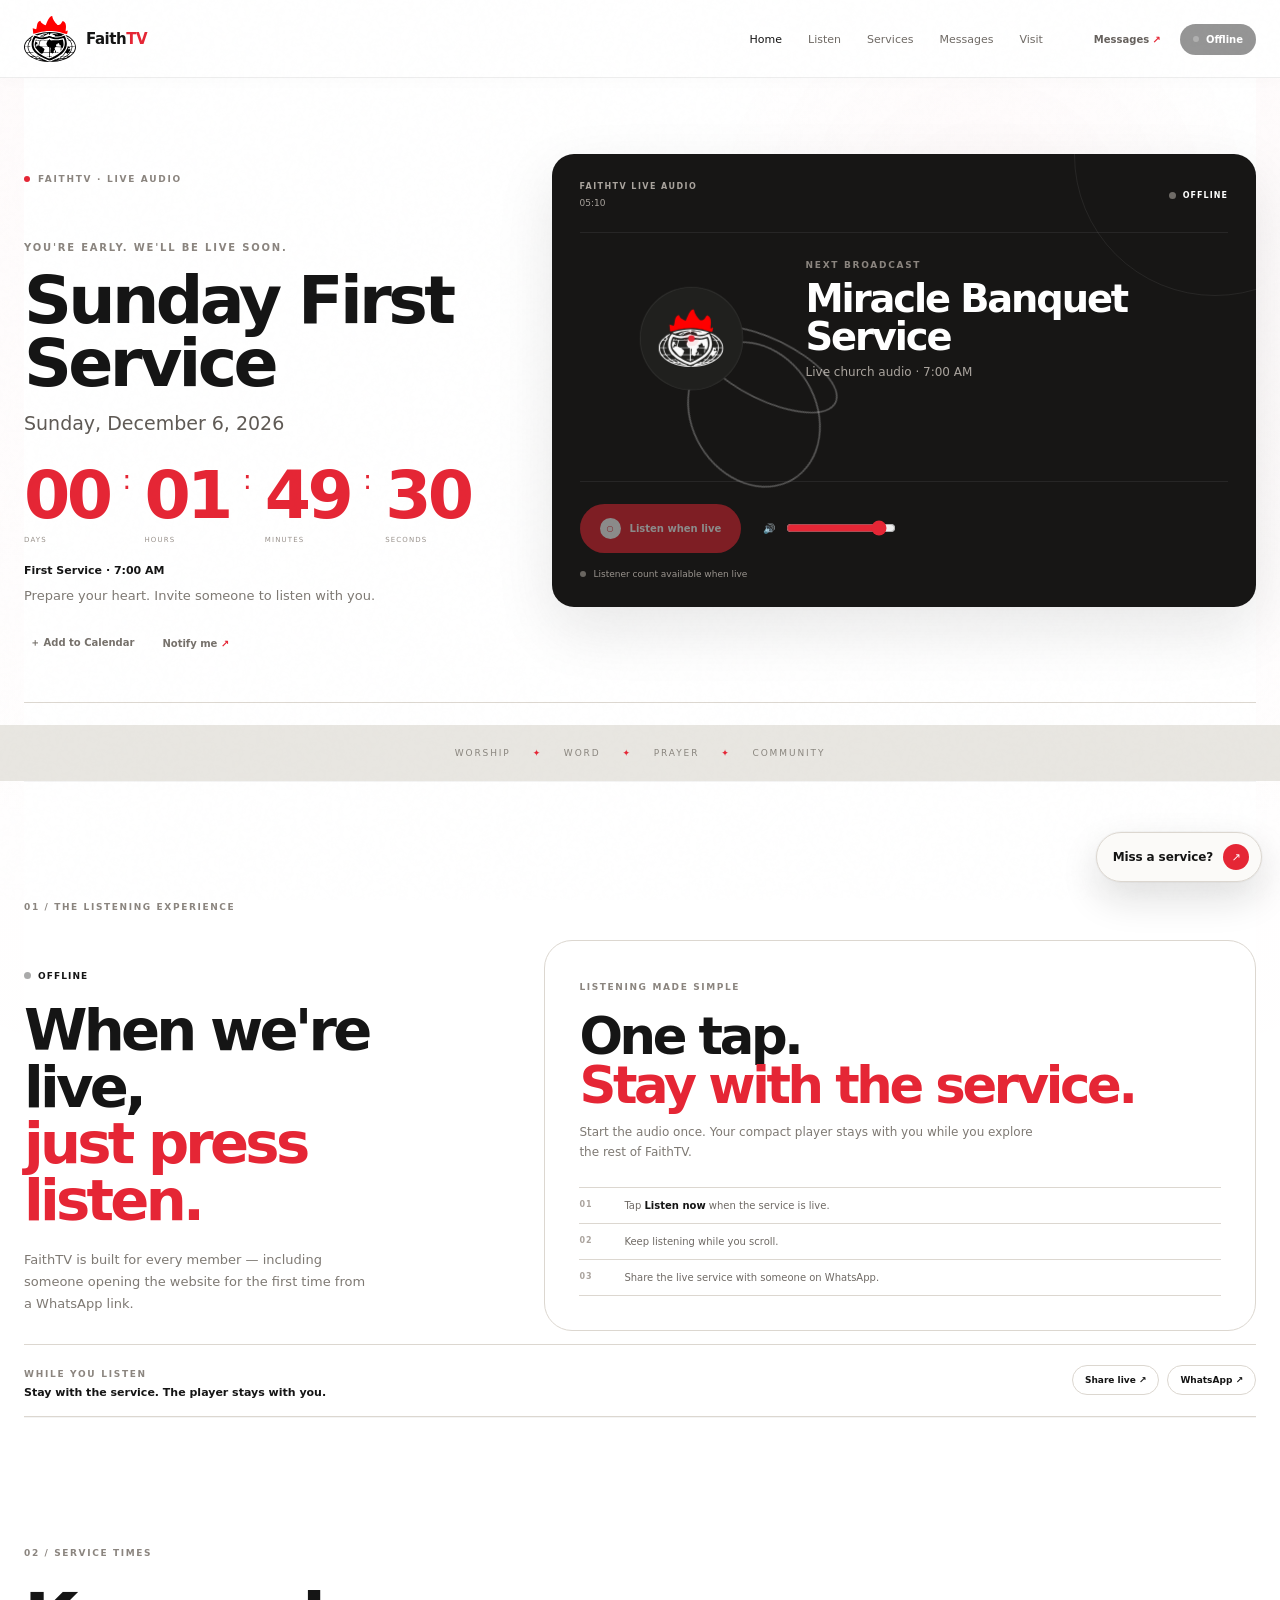
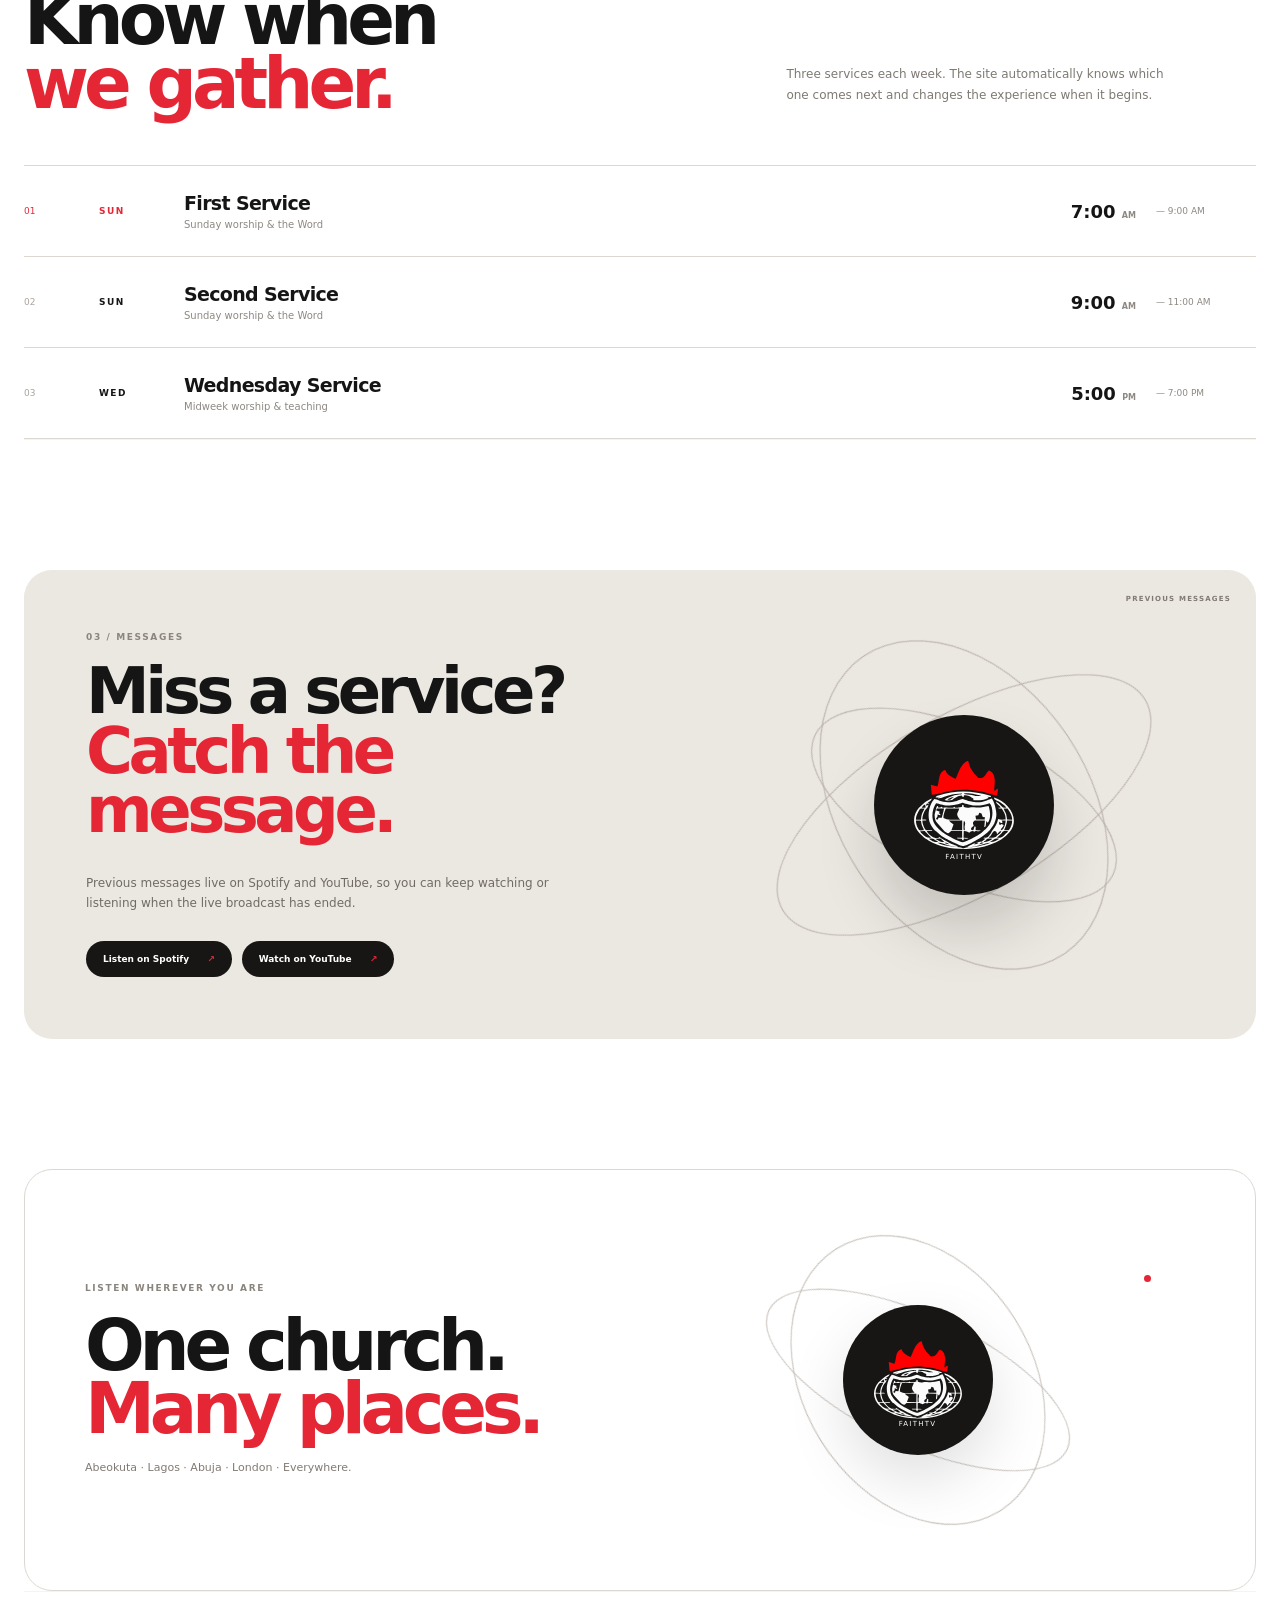
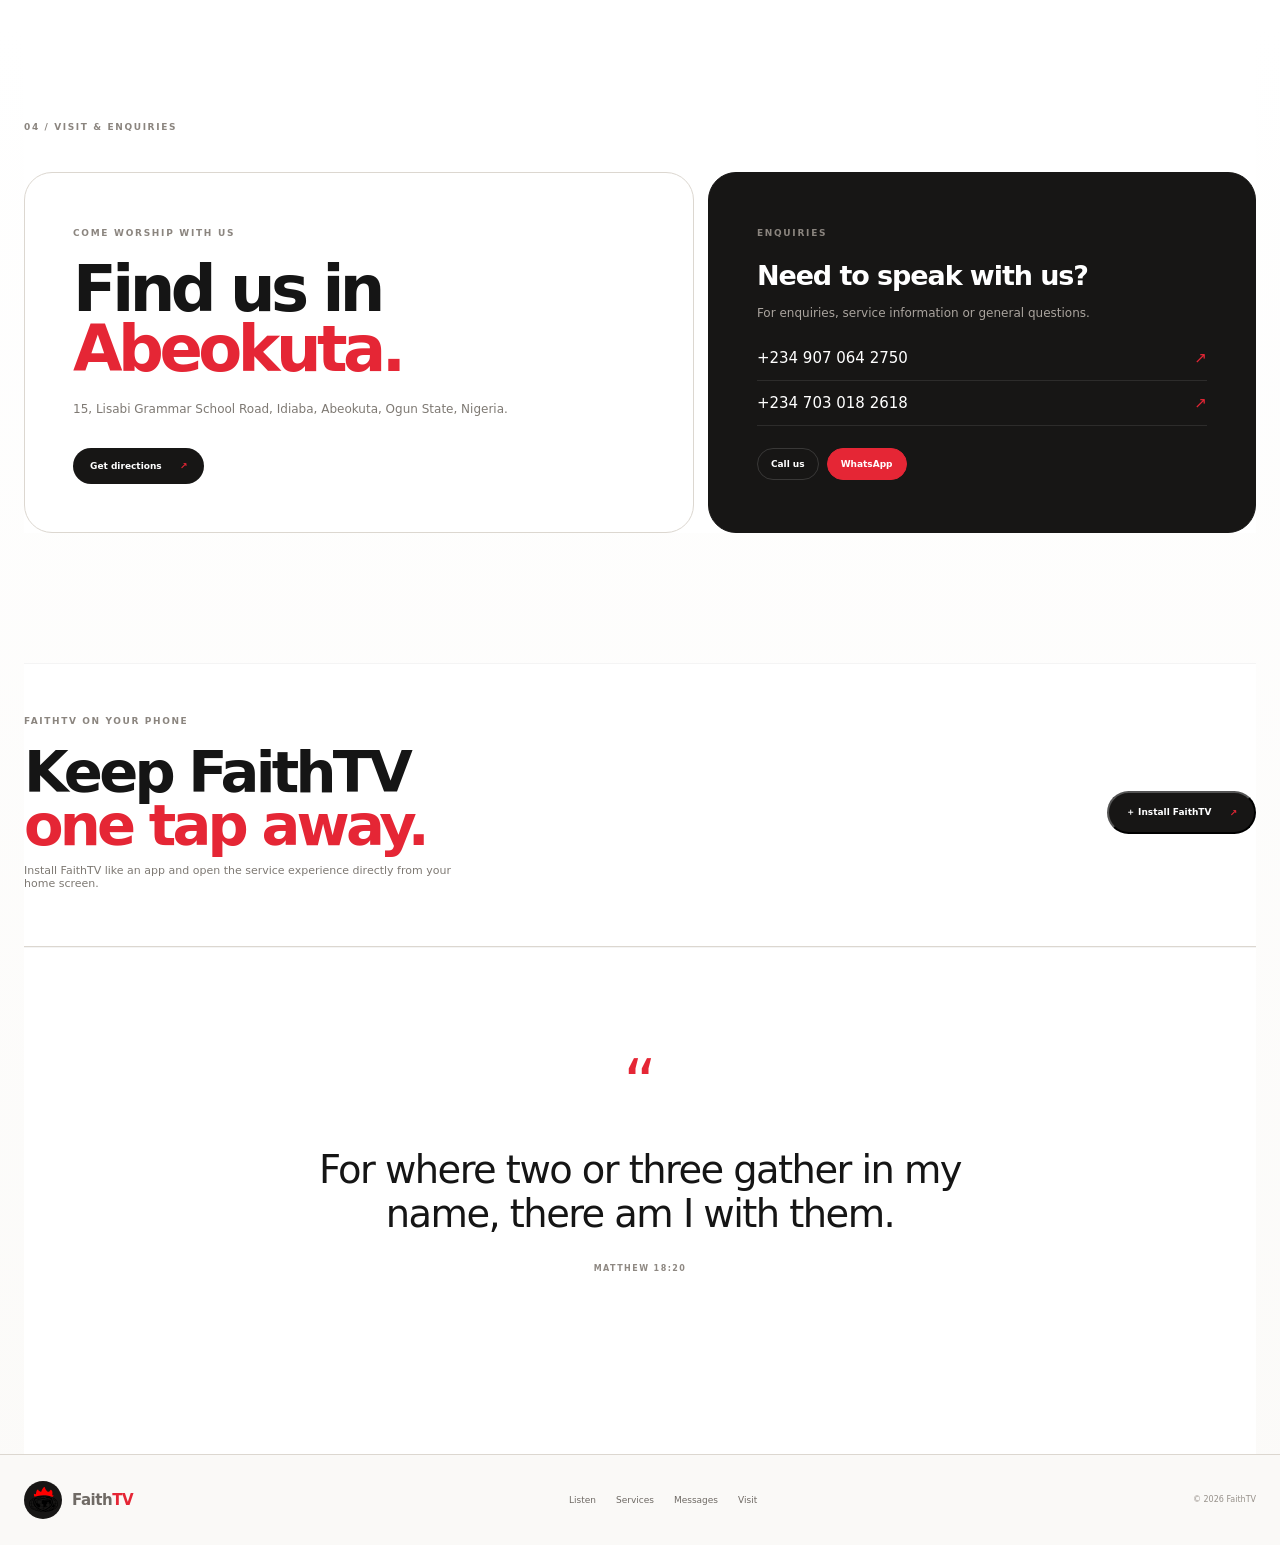
==== index.html @ 35f5a353 "Second Sunday service now ends at 11:00 AM" ====
<!doctype html>
<html lang="en">
<head>
<script>
(function(){try{if(localStorage.getItem("faithtv-theme")==="dark")document.documentElement.classList.add("dark")}catch(e){}})();
</script>
<meta charset="utf-8">
<meta name="viewport" content="width=device-width, initial-scale=1, viewport-fit=cover">
<meta name="theme-color" content="#f5f3ef">
<meta name="description" content="FaithTV — live church audio, service times and previous messages.">
<meta name="apple-mobile-web-app-capable" content="yes">
<meta name="apple-mobile-web-app-status-bar-style" content="default">
<link rel="manifest" href="manifest.webmanifest">
<link rel="icon" href="winners-cropped.svg">
<link rel="apple-touch-icon" href="faithtv-logo.png">
<title>FaithTV — Hear the Word</title>
<link rel="stylesheet" href="styles.css">
</head>
<body>
<a class="skip-link" href="#main">Skip to content</a>
<div class="grain" aria-hidden="true"></div>

<header class="site-header" id="siteHeader">
  <div class="header-inner shell">
    <a class="brand" href="#home" aria-label="FaithTV home">
      <span class="brand-mark"><img src="winners-cropped.svg" alt=""></span>
      <span class="wordmark">Faith<span>TV</span></span>
    </a>

    <a class="header-live header-live-center" href="#liveCard"><span></span><span class="header-listen-text" id="headerListenText">Listen now</span></a>

    <nav class="desktop-nav" aria-label="Primary navigation">
      <a class="active" href="#home">Home</a>
      <a href="#listen">Listen</a>
      <a href="#services">Services</a>
      <a href="#messages">Messages</a>
      <a href="#visit">Visit</a>
    </nav>

    <div class="nav-actions">
      <a class="header-spotify" href="https://open.spotify.com/show/3rQSg1gCTou5qL3T68jc6q" target="_blank" rel="noopener">Messages <span>↗</span></a>
      <button class="install-nav" id="installButton" hidden>Install FaithTV</button>
      <a class="header-live" id="headerLiveDesktop" href="#listen"><span></span><span id="headerListenTextDesktop">Listen live</span></a>
      <button class="menu" id="menu" aria-label="Open navigation" aria-expanded="false" aria-controls="mobileMenu">☰</button>
    </div>
  </div>
</header>

<div class="mobile-menu-backdrop" id="menuBackdrop" aria-hidden="true"></div>
<aside class="mobile-menu" id="mobileMenu" aria-label="Mobile navigation">
  <div class="menu-head">
    <span class="menu-brand">Faith<span>TV</span></span>
    <button class="menu-close" id="menuClose" aria-label="Close navigation">✕</button>
  </div>
  <nav class="menu-links">
    <a href="#home">Home</a>
    <a href="#listen">Listen</a>
    <a href="#services">Services</a>
    <a href="#messages">Messages</a>
    <a href="#visit">Visit</a>
  </nav>
  <div class="menu-foot">
    <a class="menu-spotify" href="https://open.spotify.com/show/3rQSg1gCTou5qL3T68jc6q" target="_blank" rel="noopener">Audio messages on Spotify ↗</a>
    <a class="menu-youtube" href="https://youtube.com/@faithmediang" target="_blank" rel="noopener">Watch on YouTube ↗</a>
    <button id="mobileInstall" hidden>＋ Add FaithTV to Home Screen</button>
    <div class="theme-row">
      <span>Dark theme</span>
      <label class="switch"><input type="checkbox" id="themeToggle"><span class="slider"></span></label>
    </div>
  </div>
</aside>

<main id="main">
  <!-- HERO / SERVICE STATE -->
  <section class="hero shell" id="home">
    <div class="hero-grid">
      <div class="hero-copy reveal">
        <div class="eyebrow"><i></i> FAITHTV · LIVE AUDIO</div>
        <div class="hero-label" id="heroLabel">YOU'RE EARLY. WE'LL BE LIVE SOON.</div>
        <h1 id="heroTitle">Sunday First Service</h1>
        <p class="hero-date" id="heroDate">Sunday, August 16, 2026</p>

        <div class="countdown" id="countdown" aria-label="Countdown to next service">
          <div><strong id="days">00</strong><small>Days</small></div>
          <span>:</span>
          <div><strong id="hours">00</strong><small>Hours</small></div>
          <span>:</span>
          <div><strong id="minutes">00</strong><small>Minutes</small></div>
          <span>:</span>
          <div><strong id="seconds">00</strong><small>Seconds</small></div>
        </div>

        <div class="hero-service" id="heroService">First Service · 7:00 AM</div>
        <p class="early-copy" id="earlyCopy">Prepare your heart. Invite someone to listen with you.</p>

        <div class="hero-actions">
          <a class="hero-secondary" href="#listen">View service details <span>↓</span></a>
          <button class="calendar-btn" id="calendarButton">＋ Add to Calendar</button>
          <button class="quiet-link" id="notifyButton">Notify me <span>↗</span></button>
        </div>

      
      </div>

      <div class="hero-visual reveal hero-listener-panel"><div class="live-card reveal" id="liveCard">
        <div class="live-card-top">
          <div>
            <span class="card-label">FAITHTV LIVE AUDIO</span>
            <span class="card-clock" id="ngClock">--:--</span>
          </div>
          <span class="card-live-badge"><i></i><span id="cardLiveText">OFFLINE</span></span>
        </div>

        <div class="live-main">
          <div class="broadcast-mark">
            <div class="mark-orbit one"></div>
            <div class="mark-orbit two"></div>
            <div class="mark-core"><img src="winners-white-cropped.svg" alt=""></div>
          </div>

          <div class="player-info">
            <span class="overline" id="playerState">NEXT BROADCAST</span>
            <h3 id="playerTitle">Miracle Banquet Service</h3>
            <p id="playerDescription">Live church audio · 7:00 AM</p>

            <div class="pulse" id="pulse" aria-hidden="true">
              <span class="pulse-dot">● LIVE</span>
              <div class="wave">
                <i></i><i></i><i></i><i></i><i></i><i></i><i></i><i></i><i></i><i></i><i></i><i></i><i></i><i></i><i></i><i></i><i></i>
              </div>
            </div>

            <div class="now-playing" id="nowPlaying">
              <span>NOW PLAYING</span><b id="nowPlayingText">FaithTV Live Service</b>
            </div>
          </div>
        </div>

        <div class="listen-controls">
          <button class="listen-primary" id="playerButton" aria-label="Listen now to the live FaithTV church service">
            <span class="button-icon" id="playIcon">▶</span>
            <span id="playText">Listen now</span>
          </button>
          <div class="volume-control">
            <span aria-hidden="true">🔊</span>
            <input id="volume" type="range" min="0" max="1" step=".01" value=".9" aria-label="Volume">
          </div>
        </div>

        <div class="listener-line" id="listenerBox">
          <i></i><span id="listenerText">Listener count available when live</span>
        </div>
      </div></div>
    </div>
  </section>

  <div class="hero-strip" aria-label="FaithTV values">
    <span>WORSHIP</span><b>✦</b><span>WORD</span><b>✦</b><span>PRAYER</span><b>✦</b><span>COMMUNITY</span>
  </div>

  <!-- LIVE / LISTENING -->
  <section class="listen-section shell" id="listen">
    <div class="section-kicker">01 / THE LISTENING EXPERIENCE</div>

    <div class="listen-layout">
      <div class="listen-intro reveal">
        <div class="live-state" id="status"><i></i><span>Offline</span></div>
        <h2>When we're live,<br><em>just press listen.</em></h2>
        <p>FaithTV is built for every member — including someone opening the website for the first time from a WhatsApp link.</p>
      </div>

      <div class="listen-utility reveal">
        <span class="section-kicker">LISTENING MADE SIMPLE</span>
        <h3>One tap.<br><em>Stay with the service.</em></h3>
        <p>Start the audio once. Your compact player stays with you while you explore the rest of FaithTV.</p>
        <div class="utility-list">
          <div><b>01</b><span>Tap <strong>Listen now</strong> when the service is live.</span></div>
          <div><b>02</b><span>Keep listening while you scroll.</span></div>
          <div><b>03</b><span>Share the live service with someone on WhatsApp.</span></div>
        </div>
      </div>
    </div>

    <div class="listen-support reveal">
      <div>
        <span class="overline">WHILE YOU LISTEN</span>
        <strong>Stay with the service. The player stays with you.</strong>
      </div>
      <div class="support-actions">
        <button id="shareButton">Share live ↗</button>
        <a id="whatsappButton" target="_blank" rel="noopener">WhatsApp ↗</a>
      </div>
    </div>
  </section>

  <!-- SERVICES -->
  <section class="services shell" id="services">
    <div class="section-kicker">02 / SERVICE TIMES</div>
    <div class="section-head reveal">
      <div>
        <h2>Know when<br><em>we gather.</em></h2>
      </div>
      <p>Three services each week. The site automatically knows which one comes next and changes the experience when it begins.</p>
    </div>

    <div class="service-table">
      <article class="service-row reveal">
        <span class="service-index">01</span>
        <span class="service-day">SUN</span>
        <div><h3>First Service</h3><p>Sunday worship & the Word</p></div>
        <strong>7:00 <small>AM</small></strong>
        <span class="service-end">— 9:00 AM</span>
      </article>
      <article class="service-row reveal">
        <span class="service-index">02</span>
        <span class="service-day">SUN</span>
        <div><h3>Second Service</h3><p>Sunday worship & the Word</p></div>
        <strong>9:00 <small>AM</small></strong>
        <span class="service-end">— 11:00 AM</span>
      </article>
      <article class="service-row reveal">
        <span class="service-index">03</span>
        <span class="service-day">WED</span>
        <div><h3>Wednesday Service</h3><p>Midweek worship & teaching</p></div>
        <strong>5:00 <small>PM</small></strong>
        <span class="service-end">— 7:00 PM</span>
      </article>
    </div>
  </section>

  <!-- MESSAGE / SPOTIFY -->
  <section class="messages shell" id="messages">
    <div class="message-feature reveal">
      <div class="message-copy">
        <span class="section-kicker">03 / MESSAGES</span>
        <h2>Miss a service?<br><em>Catch the message.</em></h2>
        <p>Previous messages live on Spotify and YouTube, so you can keep watching or listening when the live broadcast has ended.</p>
        <div class="message-ctas">
          <a class="dark-button" href="https://open.spotify.com/show/3rQSg1gCTou5qL3T68jc6q" target="_blank" rel="noopener">Listen on Spotify <span>↗</span></a>
          <a class="dark-button" href="https://youtube.com/@faithmediang" target="_blank" rel="noopener">Watch on YouTube <span>↗</span></a>
        </div>
      </div>
      <div class="message-visual" aria-hidden="true">
        <div class="message-ring r1"></div><div class="message-ring r2"></div><div class="message-ring r3"></div>
        <div class="message-disc"><img src="winners-white-cropped.svg" alt=""><span>FAITHTV</span></div>
        <small>PREVIOUS MESSAGES</small>
      </div>
    </div>
  </section>

  <!-- EVERYWHERE -->
  <section class="everywhere shell reveal">
    <div class="everywhere-copy">
      <span class="section-kicker">LISTEN WHEREVER YOU ARE</span>
      <h2>One church.<br><em>Many places.</em></h2>
      <p>Abeokuta · Lagos · Abuja · London · Everywhere.</p>
    </div>
    <div class="everywhere-art" aria-hidden="true">
      <div class="e-orbit e1"></div><div class="e-orbit e2"></div>
      <div class="e-dot"></div>
      <div class="e-center"><img src="winners-white-cropped.svg" alt=""><span>FAITHTV</span></div>
    </div>
  </section>

  <!-- VISIT -->
  <section class="visit shell" id="visit">
    <div class="section-kicker">04 / VISIT & ENQUIRIES</div>
    <div class="visit-grid">
      <div class="visit-main reveal">
        <span class="overline">COME WORSHIP WITH US</span>
        <h2>Find us in<br><em>Abeokuta.</em></h2>
        <p>15, Lisabi Grammar School Road, Idiaba, Abeokuta, Ogun State, Nigeria.</p>
        <a class="dark-button" href="https://www.google.com/maps/search/?api=1&query=15%2C%20Lisabi%20Grammar%20School%20Road%2C%20Idiaba%2C%20Abeokuta%2C%20Ogun%20State%2C%20Nigeria" target="_blank" rel="noopener">Get directions <span>↗</span></a>
      </div>

      <div class="contact-main reveal">
        <span class="overline">ENQUIRIES</span>
        <h3>Need to speak with us?</h3>
        <p>For enquiries, service information or general questions.</p>
        <a href="tel:+2349070642750">+234 907 064 2750 <span>↗</span></a>
        <a href="tel:+2347030182618">+234 703 018 2618 <span>↗</span></a>
        <div class="contact-buttons">
          <a class="small-button" href="tel:+2349070642750">Call us</a>
          <a class="small-button red" href="https://wa.me/2349070642750" target="_blank" rel="noopener">WhatsApp</a>
        </div>
      </div>
    </div>
  </section>

  <!-- INSTALL -->
  <section class="install-section shell reveal" id="installSection">
    <div>
      <span class="section-kicker">FAITHTV ON YOUR PHONE</span>
      <h2>Keep FaithTV<br><em>one tap away.</em></h2>
      <p>Install FaithTV like an app and open the service experience directly from your home screen.</p>
    </div>
    <button class="dark-button" id="installSectionButton">＋ Install FaithTV <span>↗</span></button>
  </section>

  <section class="quote shell reveal">
    <span class="quote-mark">“</span>
    <div class="scripture-viewport" id="scriptureViewport">
      <div class="scripture-track" id="scriptureTrack">
        <figure class="scripture-slide"><blockquote>For where two or three gather in my name, there am I with them.</blockquote><small>MATTHEW 18:20</small></figure>
        <figure class="scripture-slide"><blockquote>For God so loved the world, that he gave his only begotten Son, that whosoever believeth in him should not perish, but have everlasting life.</blockquote><small>JOHN 3:16</small></figure>
        <figure class="scripture-slide"><blockquote>I can do all things through Christ which strengtheneth me.</blockquote><small>PHILIPPIANS 4:13</small></figure>
        <figure class="scripture-slide"><blockquote>The LORD is my shepherd; I shall not want.</blockquote><small>PSALM 23:1</small></figure>
        <figure class="scripture-slide"><blockquote>Trust in the LORD with all thine heart; and lean not unto thine own understanding.</blockquote><small>PROVERBS 3:5</small></figure>
        <figure class="scripture-slide"><blockquote>And we know that all things work together for good to them that love God, to them who are the called according to his purpose.</blockquote><small>ROMANS 8:28</small></figure>
        <figure class="scripture-slide"><blockquote>Be strong and of a good courage; be not afraid, neither be thou dismayed: for the LORD thy God is with thee whithersoever thou goest.</blockquote><small>JOSHUA 1:9</small></figure>
        <figure class="scripture-slide"><blockquote>Fear thou not; for I am with thee: be not dismayed; for I am thy God: I will strengthen thee; yea, I will help thee.</blockquote><small>ISAIAH 41:10</small></figure>
      </div>
    </div>
  </section>
</main>

<a class="miss-float" id="missFloat" href="#messages" aria-label="Miss a service? Scroll to catch the message">
  <span class="miss-float-text">Miss a service?</span>
  <span class="miss-float-arrow">↗</span>
</a>

<div class="mini-player" id="miniPlayer" aria-live="polite">
  <div class="mini-left">
    <span class="mini-live-dot" id="miniLiveDot"></span>
    <div><b id="miniTitle">FaithTV</b><small id="miniSubtitle">Ready to listen</small></div>
  </div>
  <button id="miniPlay" class="mini-play" aria-label="Play or pause FaithTV">▶</button>
  <div class="mini-progress"><span></span></div>
  <span class="mini-volume">🔊</span>
  <input id="miniVolume" type="range" min="0" max="1" step=".01" value=".9" aria-label="Volume">
  <button id="miniClose" class="mini-close" aria-label="Close audio player">×</button>
</div>

<footer>
  <div class="shell footer">
    <a class="brand" href="#home" aria-label="FaithTV home"><span class="brand-mark"><img src="winners-cropped.svg" alt=""></span><span class="wordmark">Faith<span>TV</span></span></a>
    <div><a href="#listen">Listen</a><a href="#services">Services</a><a href="#messages">Messages</a><a href="#visit">Visit</a></div>
    <small>© <span id="year"></span> FaithTV</small>
  </div>
</footer>

<script src="config.js"></script>
<script src="app.js"></script>
<script>
(function(){
  const header=document.getElementById('siteHeader');
  window.addEventListener('scroll',()=>header.classList.toggle('scrolled',window.scrollY>12),{passive:true});
})();
</script>
</body>
</html>
---- styles.css ----
:root{
  --bg:#f5f3ef;
  --paper:#fbfaf8;
  --ink:#151515;
  --muted:#7e7973;
  --line:#dcd7d0;
  --line-dark:#292725;
  --red:#e52635;
  --red-soft:#f8dfe2;
  --black:#171615;
  --shadow:0 30px 90px rgba(20,18,15,.10);
  --radius:28px;
  --shell:min(1180px,calc(100% - 56px));
}
*{box-sizing:border-box}
html{scroll-behavior:smooth;background:var(--bg)}
body{margin:0;background:var(--bg);color:var(--ink);font-family:Inter,ui-sans-serif,system-ui,-apple-system,BlinkMacSystemFont,"Segoe UI",sans-serif;-webkit-font-smoothing:antialiased;overflow-x:hidden}
body:has(.mobile-menu.open){overflow:hidden}
a,button,input{font:inherit}
a{color:inherit}
button{cursor:pointer}
.skip-link{position:fixed;left:16px;top:-60px;z-index:1000;padding:12px 16px;background:var(--black);color:#fff;border-radius:10px;text-decoration:none}
.skip-link:focus{top:16px}
.shell{width:var(--shell);margin-inline:auto}
.grain{position:fixed;inset:0;pointer-events:none;z-index:100;background-image:url("data:image/svg+xml,%3Csvg viewBox='0 0 180 180' xmlns='http://www.w3.org/2000/svg'%3E%3Cfilter id='n'%3E%3CfeTurbulence type='fractalNoise' baseFrequency='.85' numOctaves='4' stitchTiles='stitch'/%3E%3C/filter%3E%3Crect width='100%25' height='100%25' filter='url(%23n)' opacity='.022'/%3E%3C/svg%3E");mix-blend-mode:multiply}
.site-header{position:sticky;top:0;z-index:90;height:78px;background:rgba(245,243,239,.90);backdrop-filter:blur(18px);border-bottom:1px solid transparent;transition:.25s ease}
.site-header.scrolled{border-color:var(--line);box-shadow:0 8px 30px rgba(0,0,0,.035)}
.header-inner{height:78px;display:flex;align-items:center;gap:24px}
.brand{display:flex;align-items:center;gap:10px;text-decoration:none;flex:none}
.brand-mark{width:38px;height:38px;border-radius:50%;background:var(--black);display:grid;place-items:center;overflow:hidden}
.brand-mark img{width:29px;height:29px;object-fit:contain}
.wordmark{font-size:15px;font-weight:800;letter-spacing:-.03em}
.wordmark span{color:var(--red)}
.desktop-nav{display:flex;align-items:center;gap:26px;margin-left:auto}
.desktop-nav a{font-size:11px;text-decoration:none;color:#6f6a65;transition:.2s}
.desktop-nav a:hover,.desktop-nav a.active{color:var(--ink)}
.nav-actions{display:flex;align-items:center;gap:8px;margin-left:16px}
.header-spotify,.header-live,.install-nav{border-radius:999px;font-size:10px;font-weight:800;text-decoration:none;white-space:nowrap}
.header-spotify{padding:10px 11px;color:#66615d}
.header-spotify span{color:var(--red)}
.header-live{display:flex;align-items:center;gap:7px;padding:10px 13px;background:var(--black);color:#fff}
.header-live > span:first-child{width:6px;height:6px;border-radius:50%;background:var(--red)}
.header-live-center{display:none}
.install-nav{appearance:none;border:1px solid var(--line);background:#fff;color:var(--ink);padding:10px 13px}
.menu{display:none;border:1px solid var(--line);background:#fff;border-radius:11px;width:40px;height:40px;font-size:15px}
.mobile-menu{display:none}

.hero{padding-top:76px;padding-bottom:22px}
.hero-grid{display:grid;grid-template-columns:minmax(0,1.1fr) minmax(340px,.9fr);min-height:585px;align-items:center;border-bottom:1px solid var(--line)}
.hero-copy{padding:20px 0 80px}
.eyebrow,.section-kicker,.overline{font-size:9px;letter-spacing:.19em;font-weight:800;color:#8b857f}
.eyebrow{display:flex;align-items:center;gap:8px;margin-bottom:58px}
.eyebrow i{width:6px;height:6px;border-radius:50%;background:var(--red)}
.hero-label{font-size:10px;letter-spacing:.18em;font-weight:800;color:#8b857f;margin-bottom:16px}
.hero h1{font-size:clamp(56px,7vw,104px);line-height:.91;letter-spacing:-.075em;max-width:900px;margin:0;font-weight:800}
.hero-date{font-size:19px;color:#5f5a55;margin:18px 0 24px}
.countdown{display:flex;align-items:flex-start;gap:13px;margin:0 0 20px}
.countdown>div{display:flex;flex-direction:column}
.countdown strong{font-size:clamp(27px,3vw,45px);letter-spacing:-.06em;line-height:1}
.countdown small{margin-top:7px;font-size:7px;text-transform:uppercase;letter-spacing:.16em;color:#99928c}
.countdown>span{font-size:27px;color:#bbb4ad;padding-top:2px}
.countdown.hidden{display:none}
.hero-service{font-size:11px;font-weight:800;color:var(--ink)}
.early-copy{font-size:13px;color:var(--muted);margin:9px 0 24px;max-width:430px;line-height:1.6}
.hero-actions{display:flex;align-items:center;gap:16px;flex-wrap:wrap}
.hero-secondary{font-size:10px;font-weight:800;text-decoration:none;border-bottom:1px solid var(--ink);padding-bottom:4px}
.hero-secondary span{color:var(--red);margin-left:6px}
.calendar-btn,.quiet-link{border:0;background:none;font-size:10px;font-weight:700;color:#76716b;padding:6px}
.quiet-link span{color:var(--red)}
.hero-visual{min-height:500px;position:relative;display:grid;place-items:center}
.hero-logo-disc{width:210px;height:210px;border-radius:50%;background:var(--black);display:grid;place-items:center;position:relative;z-index:2;box-shadow:0 35px 80px rgba(0,0,0,.15)}
.hero-logo-disc img{width:118px;height:118px;object-fit:contain}
.hero-logo-disc span{position:absolute;bottom:40px;font-size:7px;letter-spacing:.18em;color:#fff}
.hero-orbit{position:absolute;border:1px solid #bdb6af;border-radius:50%;transform:rotate(18deg)}
.orbit-a{width:420px;height:160px}
.orbit-b{width:330px;height:330px;transform:rotate(-28deg)}
.orbit-c{width:250px;height:410px;transform:rotate(53deg)}
.hero-float-label{position:absolute;font-size:8px;letter-spacing:.17em;color:#8e8881;font-weight:800}
.hero-float-label.top{top:85px;right:8%}
.hero-float-label.bottom{bottom:65px;left:12%}
.hero-strip{display:flex;justify-content:center;align-items:center;gap:18px;width:100%;padding:20px 16px;background:#e8e6e1;font-size:8px;letter-spacing:.2em;color:#8e8881}
.hero-strip b{color:var(--red);font-size:9px}

.listen-section{padding:105px 0 0}
.listen-layout{display:grid;grid-template-columns:.65fr 1.35fr;gap:46px;align-items:start;margin-top:28px}
.listen-intro{padding-top:24px}
.live-state{display:inline-flex;align-items:center;gap:7px;font-size:9px;font-weight:800;letter-spacing:.12em;text-transform:uppercase}
.live-state i{width:7px;height:7px;border-radius:50%;background:#aaa}
.live-state.live i{background:var(--red);box-shadow:0 0 0 5px rgba(229,38,53,.08)}
.listen-intro h2{font-size:clamp(38px,4.5vw,67px);line-height:.98;letter-spacing:-.065em;margin:20px 0}
.listen-intro h2 em,.section-head h2 em,.message-copy h2 em,.everywhere h2 em,.visit-main h2 em,.install-section h2 em{font-style:normal;color:var(--red)}
.listen-intro p{max-width:350px;font-size:13px;line-height:1.7;color:var(--muted)}
.live-card{background:var(--black);color:#fff;border-radius:var(--radius);padding:28px;box-shadow:var(--shadow);overflow:hidden;position:relative}
.live-card:before{content:"";position:absolute;width:280px;height:280px;border:1px solid #ffffff12;border-radius:50%;right:-100px;top:-140px}
.live-card-top{display:flex;align-items:center;justify-content:space-between;padding-bottom:24px;border-bottom:1px solid #ffffff12}
.card-label{display:block;font-size:8px;letter-spacing:.18em;color:#aaa49e;font-weight:800}
.card-clock{display:block;font-size:9px;color:#aaa49e;margin-top:7px}
.card-live-badge{display:flex;align-items:center;gap:7px;font-size:8px;letter-spacing:.13em;font-weight:800}
.card-live-badge i{width:7px;height:7px;border-radius:50%;background:#6f6b67}
.card-live-badge.live i{background:var(--red);box-shadow:0 0 0 5px rgba(229,38,53,.08)}
.live-main{display:grid;grid-template-columns:170px 1fr;gap:30px;padding:36px 0}
.broadcast-mark{height:170px;position:relative;display:grid;place-items:center}
.mark-core{width:115px;height:115px;border-radius:50%;background:#20201e;display:grid;place-items:center;position:relative;z-index:2;border:1px solid #ffffff14}
.mark-core img{width:72px;height:72px;object-fit:contain}
.mark-orbit{position:absolute;border:1px solid #ffffff17;border-radius:50%}
.mark-orbit.one{width:170px;height:70px;transform:rotate(26deg)}
.mark-orbit.two{width:140px;height:170px;transform:rotate(-31deg)}
.player-info h3{font-size:clamp(28px,3vw,44px);letter-spacing:-.055em;line-height:1;margin:8px 0}
.player-info p{font-size:12px;color:#aaa49e;margin:0}
.pulse{margin-top:25px;opacity:0;transition:.3s}
.pulse.live{opacity:1}
.pulse-dot{font-size:8px;letter-spacing:.14em;color:#fff;font-weight:800}
.wave{height:30px;display:flex;align-items:center;gap:3px;margin-top:8px}
.wave i{display:block;width:3px;background:var(--red);border-radius:4px;animation:wave 1s ease-in-out infinite alternate;animation-play-state:paused}
.pulse.live .wave i{animation-play-state:running}
.wave i:nth-child(1){height:8px}.wave i:nth-child(2){height:15px}.wave i:nth-child(3){height:24px}.wave i:nth-child(4){height:12px}.wave i:nth-child(5){height:28px}.wave i:nth-child(6){height:18px}.wave i:nth-child(7){height:8px}.wave i:nth-child(8){height:21px}.wave i:nth-child(9){height:14px}.wave i:nth-child(10){height:26px}.wave i:nth-child(11){height:9px}.wave i:nth-child(12){height:20px}.wave i:nth-child(13){height:28px}.wave i:nth-child(14){height:12px}.wave i:nth-child(15){height:22px}.wave i:nth-child(16){height:10px}.wave i:nth-child(17){height:18px}.wave i:nth-child(18){height:25px}
@keyframes wave{to{transform:scaleY(.45);opacity:.55}}
.stream-health{display:flex;align-items:center;gap:7px;margin-top:13px;font-size:9px;color:#8f8a85}
.stream-health i{width:6px;height:6px;border-radius:50%;background:#777}
.stream-health.connected i{background:var(--red)}
.stream-health.connecting i,.stream-health.buffering i,.stream-health.unstable i{background:#d6a33e;animation:healthPulse 1s infinite}
.stream-health.error i{background:var(--red);animation:healthPulse 1s infinite}
@keyframes healthPulse{50%{opacity:.3;transform:scale(.7)}}
.now-playing{display:none;margin-top:14px;padding-top:13px;border-top:1px solid #ffffff12}
.now-playing.visible{display:block}
.now-playing span,.now-playing b{display:block}
.now-playing span{font-size:7px;letter-spacing:.16em;color:#88837e;font-weight:800}
.now-playing b{font-size:10px;margin-top:4px}
.listen-controls{display:flex;align-items:center;gap:22px;border-top:1px solid #ffffff12;padding-top:22px}
.listen-primary{border:0;background:var(--red);color:#fff;border-radius:999px;padding:14px 20px;display:flex;align-items:center;gap:9px;font-size:10px;font-weight:800;transition:.2s}
.listen-primary:hover{transform:translateY(-2px);box-shadow:0 12px 25px rgba(229,38,53,.22)}
.button-icon{width:21px;height:21px;border-radius:50%;background:#fff;color:var(--red);display:grid;place-items:center;font-size:8px}
.volume-control{display:flex;align-items:center;gap:9px;color:#8d8882;font-size:10px}
.volume-control input{width:110px;accent-color:var(--red)}
.listener-line{display:flex;align-items:center;gap:8px;font-size:9px;color:#9a948e;margin-top:16px}
.listener-line i{width:6px;height:6px;border-radius:50%;background:#696560}
.listener-line.available{color:#fff}
.listener-line.available i{background:var(--red);box-shadow:0 0 0 4px rgba(229,38,53,.08)}
.listen-support{margin-top:13px;border-top:1px solid var(--line);border-bottom:1px solid var(--line);padding:17px 0;display:flex;align-items:center;justify-content:space-between;gap:20px}
.listen-support strong{display:block;font-size:11px;margin-top:5px}
.support-actions{display:flex;gap:8px}
.support-actions button,.support-actions a{border:1px solid var(--line);background:transparent;text-decoration:none;color:var(--ink);border-radius:999px;padding:9px 12px;font-size:9px;font-weight:800}
.support-actions button{cursor:pointer}

.services{padding-top:130px}
.section-head{display:grid;grid-template-columns:1fr .65fr;gap:40px;align-items:end;margin-top:30px}
.section-head h2{font-size:clamp(48px,5.5vw,78px);letter-spacing:-.07em;line-height:.92;margin:0}
.section-head p{font-size:12px;line-height:1.7;color:var(--muted);max-width:390px}
.service-table{margin-top:48px;border-top:1px solid var(--line)}
.service-row{display:grid;grid-template-columns:55px 65px 1fr 100px 100px;align-items:center;gap:20px;padding:26px 0;border-bottom:1px solid var(--line);transition:.2s}
.service-row:hover{padding-left:8px}
.service-index{font-size:9px;color:#aaa39d}
.service-day{font-size:9px;letter-spacing:.16em;font-weight:800}
.service-row h3{margin:0;font-size:19px;letter-spacing:-.035em}
.service-row p{margin:5px 0 0;color:#8d8882;font-size:10px}
.service-row>strong{font-size:18px;text-align:right}
.service-row strong small{font-size:8px;color:#8d8882}
.service-end{font-size:9px;color:#8d8882}

.messages{padding-top:130px}
.message-feature{min-height:450px;border-radius:var(--radius);background:#ebe7e1;display:grid;grid-template-columns:1fr .9fr;overflow:hidden;position:relative}
.message-copy{padding:62px;display:flex;flex-direction:column;justify-content:center}
.message-copy h2{font-size:clamp(48px,5vw,76px);line-height:.93;letter-spacing:-.07em;margin:20px 0}
.message-copy p{font-size:12px;line-height:1.7;color:#706b66;max-width:470px}
.dark-button{display:inline-flex;align-items:center;gap:18px;background:var(--black);color:#fff;text-decoration:none;border-radius:999px;padding:13px 17px;font-size:9px;font-weight:800;width:max-content;margin-top:16px;transition:.2s}
.dark-button span{color:var(--red)}
.dark-button:hover{transform:translateY(-2px)}
.message-ctas{display:flex;flex-wrap:wrap;gap:10px;margin-top:16px}
.message-ctas .dark-button{margin-top:0}
.message-visual{position:relative;display:grid;place-items:center;overflow:hidden}
.message-ring{position:absolute;border:1px solid #b9b2aa;border-radius:50%}
.message-ring.r1{width:330px;height:150px;transform:rotate(25deg)}
.message-ring.r2{width:250px;height:360px;transform:rotate(-34deg)}
.message-ring.r3{width:180px;height:420px;transform:rotate(60deg)}
.message-disc{width:180px;height:180px;border-radius:50%;background:var(--black);display:grid;place-items:center;position:relative;z-index:2;box-shadow:0 35px 60px rgba(0,0,0,.16)}
.message-disc img{width:100px;height:100px;object-fit:contain}
.message-disc span{position:absolute;bottom:34px;color:#fff;font-size:7px;letter-spacing:.18em}
.message-visual>small{position:absolute;right:25px;top:25px;font-size:7px;letter-spacing:.17em;color:#817a74;font-weight:800}

.everywhere{margin-top:130px;border:1px solid var(--line);border-radius:var(--radius);min-height:390px;padding:60px;display:grid;grid-template-columns:1fr 1fr;align-items:center;background:#f8f6f2}
.everywhere h2{font-size:clamp(50px,5.5vw,82px);letter-spacing:-.075em;line-height:.9;margin:20px 0}
.everywhere p{font-size:11px;color:#817a74}
.everywhere-art{height:300px;display:grid;place-items:center;position:relative}
.e-center{width:150px;height:150px;border-radius:50%;background:var(--black);display:grid;place-items:center;position:relative;z-index:2;box-shadow:0 25px 60px rgba(0,0,0,.12)}
.e-center img{width:88px;height:88px}
.e-center span{position:absolute;bottom:27px;color:#fff;font-size:7px;letter-spacing:.18em}
.e-orbit{position:absolute;border:1px solid #c5beb7;border-radius:50%}
.e1{width:330px;height:130px;transform:rotate(25deg)}.e2{width:230px;height:310px;transform:rotate(-32deg)}
.e-dot{position:absolute;width:7px;height:7px;border-radius:50%;background:var(--red);right:8%;top:15%}

.visit{padding-top:130px}
.visit-grid{display:grid;grid-template-columns:1.1fr .9fr;gap:14px;margin-top:40px}
.visit-main,.contact-main{border:1px solid var(--line);border-radius:var(--radius);padding:48px;background:#fff}
.visit-main h2{font-size:clamp(48px,5vw,72px);line-height:.93;letter-spacing:-.07em;margin:20px 0}
.visit-main p,.contact-main p{font-size:12px;line-height:1.7;color:var(--muted);max-width:450px}
.contact-main{background:var(--black);color:#fff;border-color:var(--black)}
.contact-main h3{font-size:27px;letter-spacing:-.04em;margin:20px 0 10px}
.contact-main p{color:#aaa49e}
.contact-main>a{display:block;text-decoration:none;font-size:15px;padding:13px 0;border-bottom:1px solid #ffffff18}
.contact-main>a span{color:var(--red);float:right}
.contact-buttons{display:flex;gap:8px;margin-top:22px}
.small-button{padding:10px 13px;border:1px solid #ffffff25;border-radius:999px;text-decoration:none;font-size:9px;font-weight:800;color:#fff}
.small-button.red{background:var(--red);border-color:var(--red)}

.install-section{margin-top:130px;border-top:1px solid var(--line);border-bottom:1px solid var(--line);padding:45px 0;display:flex;align-items:center;justify-content:space-between;gap:30px}
.install-section h2{font-size:clamp(40px,4.5vw,60px);line-height:.93;letter-spacing:-.065em;margin:18px 0 10px}
.install-section p{font-size:11px;color:var(--muted);max-width:440px}
.quote{padding:120px 0 90px;text-align:center}
.quote-mark{font-size:65px;line-height:.5;color:var(--red)}
.quote blockquote{max-width:750px;margin:30px auto 20px;font-size:clamp(25px,3vw,42px);line-height:1.15;letter-spacing:-.04em}
.quote small{font-size:8px;letter-spacing:.18em;color:#8e8882;font-weight:800}

.spotify-float{position:fixed;right:22px;bottom:22px;z-index:75;display:flex;align-items:center;gap:9px;padding:8px 10px 8px 8px;background:var(--black);color:#fff;text-decoration:none;border-radius:999px;box-shadow:0 20px 55px rgba(0,0,0,.18);transition:.25s}
.spotify-float:hover{transform:translateY(-3px)}
.spotify-icon{width:29px;height:29px;border-radius:50%;background:var(--red);display:grid;place-items:center;font-size:9px}
.spotify-float b,.spotify-float small{display:block}.spotify-float b{font-size:9px}.spotify-float small{font-size:8px;color:#aaa49e;margin-top:2px}.spotify-float>strong{width:23px;height:23px;border-radius:50%;background:#fff;color:var(--ink);display:grid;place-items:center;font-size:9px}

.mini-player{position:fixed;left:50%;bottom:16px;transform:translate(-50%,18px);width:min(860px,calc(100% - 32px));min-height:58px;background:var(--black);color:#fff;border:1px solid #ffffff18;border-radius:16px;padding:8px 10px;z-index:80;display:flex;align-items:center;gap:11px;box-shadow:0 22px 60px rgba(0,0,0,.24);opacity:0;pointer-events:none;transition:.25s}
.mini-player.visible{opacity:1;transform:translate(-50%,0);pointer-events:auto}
.mini-left{display:flex;align-items:center;gap:9px;min-width:230px}.mini-left b,.mini-left small{display:block}.mini-left b{font-size:9px}.mini-left small{font-size:8px;color:#9c9690;margin-top:2px}
.mini-live-dot{width:7px;height:7px;border-radius:50%;background:#777}.mini-live-dot.on{background:var(--red);box-shadow:0 0 0 4px rgba(229,38,53,.12)}
.mini-play{width:34px;height:34px;border:0;border-radius:50%;background:var(--red);color:#fff;display:grid;place-items:center;font-size:9px}
.mini-progress{height:2px;background:#ffffff1c;flex:1}.mini-progress span{display:block;height:100%;width:38%;background:var(--red)}
.mini-volume{font-size:9px}.mini-player input{width:72px;accent-color:var(--red)}.mini-close{border:0;background:none;color:#aaa;font-size:18px}

footer{border-top:1px solid var(--line);padding:26px 0;background:#f1efeb}
.footer{display:flex;align-items:center;justify-content:space-between;gap:20px}.footer>div{display:flex;gap:20px}.footer a{font-size:9px;text-decoration:none;color:#6f6a65}.footer small{font-size:8px;color:#96908a}

.reveal{opacity:0;transform:translateY(16px);transition:opacity .65s ease,transform .65s ease}.reveal.visible{opacity:1;transform:none}
.reduce-motion *{animation:none!important;transition:none!important;scroll-behavior:auto!important}
button:focus-visible,a:focus-visible,input:focus-visible{outline:2px solid var(--red);outline-offset:3px}

@media(max-width:1024px){
  :root{--shell:min(100% - 40px,900px)}
  .desktop-nav{display:none}
  .header-spotify{display:none}
  .install-nav{display:none}
  .header-live{display:flex}
  .header-live-center{display:none}
  .nav-actions{margin-left:auto}
  .menu{display:grid;place-items:center}
  .hero-grid{grid-template-columns:1fr 340px}
  .hero h1{font-size:clamp(52px,7vw,82px)}
  .listen-layout{grid-template-columns:1fr}
  .listen-intro{padding-top:0}
  .listen-intro h2{max-width:700px}
  .live-card{max-width:900px}
  .mobile-menu-backdrop{position:fixed;inset:0;background:rgba(12,10,8,.45);backdrop-filter:blur(3px);-webkit-backdrop-filter:blur(3px);z-index:95;opacity:0;visibility:hidden;pointer-events:none;transition:opacity .3s ease}
  body:has(.mobile-menu.open) .mobile-menu-backdrop{opacity:1;visibility:visible;pointer-events:auto}
  .mobile-menu{position:fixed;top:0;right:0;bottom:0;width:min(340px,84vw);z-index:100;display:flex;flex-direction:column;background:var(--paper);padding:22px 20px 26px;transform:translateX(105%);visibility:hidden;pointer-events:none;transition:transform .32s cubic-bezier(.2,.75,.25,1),visibility .32s;box-shadow:-28px 0 70px rgba(0,0,0,.18);border-radius:22px 0 0 22px;overflow-y:auto}
  .mobile-menu.open{transform:translateX(0);visibility:visible;pointer-events:auto}
  body:has(.mobile-menu.open) .spotify-float{opacity:0;visibility:hidden;pointer-events:none;animation:none}
  .menu-head{display:flex;align-items:center;justify-content:space-between;padding-bottom:16px;border-bottom:1px solid var(--line);margin-bottom:8px}
  .menu-brand{font-size:15px;font-weight:800;letter-spacing:-.01em}
  .menu-brand span{color:var(--red)}
  .menu-close{width:34px;height:34px;border:1px solid var(--line);background:transparent;border-radius:50%;font-size:13px;color:var(--muted);display:grid;place-items:center}
  .menu-close:hover{color:var(--red);border-color:var(--red)}
  .menu-links{display:flex;flex-direction:column}
  .menu-links a{display:flex;align-items:center;justify-content:space-between;font-size:22px;font-weight:800;color:var(--ink);text-decoration:none;padding:14px 2px;border-bottom:1px solid var(--line)}
  .menu-links a::after{content:"→";font-size:15px;color:var(--red);opacity:0;transform:translateX(-6px);transition:.2s}
  .menu-links a:hover{color:var(--red)}
  .menu-links a:hover::after{opacity:1;transform:none}
  .menu-foot{margin-top:auto;display:flex;flex-direction:column;gap:10px;padding-top:18px}
  .menu-spotify,.menu-youtube{font-size:12px;font-weight:800;color:var(--ink);text-decoration:none;border:1px solid var(--line);border-radius:999px;padding:12px 14px;text-align:center}
  .menu-spotify:hover,.menu-youtube:hover{color:var(--red);border-color:var(--red)}
  .menu-foot #mobileInstall{appearance:none;border:1px solid var(--line);background:var(--black);color:#fff;border-radius:999px;padding:13px;font-size:12px;font-weight:800}
  .theme-row{display:flex;align-items:center;justify-content:space-between;border:1px solid var(--line);border-radius:14px;padding:12px 14px;font-size:12px;font-weight:800;color:var(--ink)}
  .switch{position:relative;width:44px;height:26px;flex:0 0 44px}
  .switch input{position:absolute;inset:0;width:100%;height:100%;opacity:0;margin:0;cursor:pointer;z-index:1}
  .switch .slider{position:absolute;inset:0;background:var(--line);border-radius:999px;transition:background .25s ease}
  .switch .slider:before{content:"";position:absolute;width:20px;height:20px;border-radius:50%;background:#fff;top:3px;left:3px;transition:transform .25s ease;box-shadow:0 1px 4px rgba(0,0,0,.25)}
  .switch input:checked + .slider{background:var(--red)}
  .switch input:checked + .slider:before{transform:translateX(18px)}
}
@media(max-width:760px){
  :root{--shell:calc(100% - 32px);--radius:22px}
  .site-header{height:64px}.header-inner{height:64px;gap:10px}
  .header-inner{position:relative}
  .brand-mark{width:37px;height:37px}.brand-mark img{width:28px;height:28px}.wordmark{font-size:14px}
  .header-live{display:none}
  .header-live-center{display:flex;position:absolute;left:50%;top:50%;transform:translate(-50%,-50%);width:104px;padding:10px 0;justify-content:center}
  .header-live-center > span:first-child{display:none}
  .hero{padding-top:44px}.hero-grid{display:flex;flex-direction:column;min-height:auto}.hero-copy{padding:10px 0 0}
  .eyebrow{margin-bottom:40px}.hero-label{font-size:8px;margin-bottom:13px}.hero h1{font-size:clamp(49px,14vw,72px)}
  .hero-date{font-size:16px;margin:14px 0 20px}.countdown{gap:9px}.countdown strong{font-size:29px}.countdown>span{font-size:21px}
  .hero-actions{gap:10px}.hero-secondary{font-size:9px}.calendar-btn,.quiet-link{font-size:9px;padding:6px 3px}
  .hero-visual{width:100%;min-height:290px;margin-top:14px}.hero-logo-disc{width:150px;height:150px}.hero-logo-disc img{width:88px;height:88px}.hero-logo-disc span{bottom:27px;font-size:6px}
  .orbit-a{width:290px;height:110px}.orbit-b{width:220px;height:220px}.orbit-c{width:180px;height:290px}
  .hero-float-label.top{top:25px;right:5%}.hero-float-label.bottom{bottom:22px;left:5%}
  .hero-strip{font-size:7px;gap:12px;padding:14px 12px}
  .listen-section,.services,.messages,.visit{padding-top:85px}
  .listen-intro h2{font-size:45px}.listen-intro p{font-size:12px}
  .live-card{padding:20px}.live-card-top{padding-bottom:17px}.live-main{grid-template-columns:1fr;gap:20px;padding:25px 0}
  .broadcast-mark{height:125px}.mark-core{width:88px;height:88px}.mark-core img{width:57px;height:57px}.mark-orbit.one{width:130px;height:55px}.mark-orbit.two{width:110px;height:130px}
  .player-info h3{font-size:32px}.listen-controls{align-items:stretch;flex-direction:column;gap:14px}.listen-primary{justify-content:center;width:100%}.volume-control{justify-content:center}
  .listen-support{align-items:flex-start;flex-direction:column}.support-actions{width:100%}.support-actions button,.support-actions a{flex:1;text-align:center}
  .section-head{grid-template-columns:1fr;gap:18px}.section-head h2{font-size:55px}
  .service-row{grid-template-columns:35px 45px 1fr;gap:12px;padding:22px 0}.service-row>strong{text-align:left;grid-column:3}.service-end{display:none}.service-row h3{font-size:16px}
  .message-feature{grid-template-columns:1fr;min-height:auto}.message-copy{padding:36px}.message-copy h2{font-size:49px}.message-visual{min-height:300px}
  .everywhere{margin-top:85px;padding:36px;grid-template-columns:1fr;min-height:570px}.everywhere h2{font-size:55px}.everywhere-art{height:290px}
  .visit-grid{grid-template-columns:1fr}.visit-main,.contact-main{padding:34px}.visit-main h2{font-size:53px}
  .install-section{margin-top:85px;align-items:flex-start;flex-direction:column}.quote{padding:85px 0 70px}
  .spotify-float{right:12px;bottom:78px;max-width:220px}.mini-player{bottom:10px;width:calc(100% - 20px)}.mini-left{min-width:0;flex:1}.mini-progress,.mini-volume,.mini-player input{display:none}
  .footer{align-items:flex-start;flex-direction:column}.footer>div{flex-wrap:wrap}
}
@media(max-width:420px){
  .hero h1{font-size:50px}.countdown strong{font-size:25px}.countdown>span{font-size:18px}.countdown{gap:6px}
  .hero-actions{display:grid;grid-template-columns:1fr 1fr}.hero-secondary{grid-column:1/-1;width:max-content}.calendar-btn,.quiet-link{text-align:left}
  .message-copy h2{font-size:45px}.everywhere h2{font-size:50px}
}
@media(prefers-reduced-motion:reduce){
  html{scroll-behavior:auto}.reveal{opacity:1;transform:none}.pulse.live .wave i{animation:none}.hero-orbit,.message-ring,.e-orbit{transition:none}
}

/* =========================================================
   FINAL PRODUCT / SERVICE-DAY UX OVERRIDES
   ========================================================= */
.hero-copy>.live-card{margin-top:30px;max-width:720px}
.hero-copy>.live-card .live-main{grid-template-columns:130px 1fr;padding:26px 0}
.hero-copy>.live-card .broadcast-mark{height:135px}
.hero-copy>.live-card .mark-core{width:96px;height:96px}
.hero-copy>.live-card .mark-core img{width:60px;height:60px}
.hero-copy>.live-card .mark-orbit.one{width:140px;height:58px}
.hero-copy>.live-card .mark-orbit.two{width:115px;height:140px}
.hero-copy>.live-card .player-info h3{font-size:clamp(24px,2.8vw,37px)}
.hero-copy>.live-card .listen-controls{padding-top:16px}
.hero-copy>.live-card .listener-line{margin-top:12px}
.hero-copy>.live-card{box-shadow:0 24px 65px rgba(20,18,15,.14)}
.hero-grid{align-items:start;min-height:0}
.hero-copy{padding-bottom:46px}
.hero-visual{min-height:620px}
.listen-section{padding-top:120px}
.listen-layout{grid-template-columns:.8fr 1.2fr}
.listen-utility{border:1px solid var(--line);border-radius:var(--radius);padding:34px;background:#fff;min-height:330px}
.listen-utility h3{font-size:clamp(38px,4vw,58px);line-height:.95;letter-spacing:-.065em;margin:18px 0 12px}
.listen-utility h3 em{font-style:normal;color:var(--red)}
.listen-utility p{font-size:12px;line-height:1.7;color:var(--muted);max-width:470px}
.utility-list{margin-top:24px;border-top:1px solid var(--line)}
.utility-list>div{display:grid;grid-template-columns:35px 1fr;gap:10px;padding:12px 0;border-bottom:1px solid var(--line);font-size:10px;color:#6f6a65}
.utility-list b{font-size:8px;color:#aaa39d;letter-spacing:.12em}
.utility-list strong{color:var(--ink)}
.service-row.current{background:#efebe6;margin-inline:-12px;padding-inline:12px;border-radius:12px}
.service-row.current .service-index,.service-row.current .service-day{color:var(--red)}
.service-row.current h3:after{content:"  LIVE";font-size:7px;letter-spacing:.14em;color:var(--red);vertical-align:middle}
.service-row.next .service-index,.service-row.next .service-day{color:var(--red)}
.card-live-badge.live{color:#fff}
.card-live-badge.live i{background:var(--red)}
.listen-primary:disabled{opacity:.5;cursor:not-allowed;transform:none!important;box-shadow:none!important}
.state-live .hero-copy>.live-card{border:1px solid #292725}
.state-live .hero-copy>.live-card .listen-primary{box-shadow:0 12px 32px rgba(229,38,53,.18)}
.state-starting .hero-copy>.live-card{border:1px solid #292725}
.state-ended .hero-copy>.live-card{background:#242321}
.state-ended .hero-copy>.live-card .listen-primary{background:#fff;color:var(--ink)}
.state-ended .hero-copy>.live-card .button-icon{background:var(--ink);color:#fff}
.state-ended .hero-copy>.live-card .now-playing{display:block}

/* Mobile service-day priority: hide decorative art and surface the real listening card immediately after the service header/countdown. */
@media(max-width:760px){
 .hero-grid{display:flex;flex-direction:column}
 .hero-copy{width:100%;padding-bottom:18px}
 .hero-copy>.live-card{margin-top:22px;order:4}
 .hero-visual{order:5}
 .state-live .hero{padding-bottom:0}
 .state-live .listen-section,.state-starting .listen-section{padding-top:56px}
 .state-live .hero-copy>.live-card,.state-starting .hero-copy>.live-card{margin-top:18px}
 .listen-layout{grid-template-columns:1fr;gap:18px}
 .listen-intro{padding-top:0}
 .listen-utility{min-height:0}
}
@media(max-width:420px){
 .hero-copy>.live-card{padding:18px;border-radius:18px}
 .hero-copy>.live-card .live-main{padding:20px 0;gap:10px}
 .hero-copy>.live-card .broadcast-mark{height:105px}
 .hero-copy>.live-card .mark-core{width:76px;height:76px}
 .hero-copy>.live-card .mark-core img{width:48px;height:48px}
 .hero-copy>.live-card .mark-orbit.one{width:115px;height:48px}
 .hero-copy>.live-card .mark-orbit.two{width:95px;height:110px}
}
@media(min-width:761px){
 .state-live .hero-grid{grid-template-columns:minmax(0,1.15fr) minmax(300px,.85fr)}
 .state-live .hero-copy>.live-card{max-width:760px}
}

/* V2: live-service priority */
.state-live .live-card{
  border-color:rgba(229,38,53,.28);
  box-shadow:0 28px 70px rgba(21,21,21,.10);
}
.state-live .card-live-badge{color:var(--red)}
.state-live .card-live-badge i{
  background:var(--red);
  box-shadow:0 0 0 5px rgba(229,38,53,.10);
}
.state-live .listen-primary{min-height:52px}
@media(max-width:760px){
  .state-live .hero-copy .live-card{margin-top:24px}
  .state-live .listen-primary{width:100%;justify-content:center;min-height:54px}
}

/* =========================================================
   V3 — FRAMER-STYLE POLISH
   ========================================================= */

/* Service title: confident, editorial, but no longer overly heavy. */
.hero-title,
#heroTitle{
  font-weight:650;
  letter-spacing:-0.055em;
  line-height:.96;
  max-width:980px;
}

/* Countdown: slightly larger and clearly branded in FaithTV red. */
.countdown{
  margin-top:28px;
}
.countdown .countdown-number,
.countdown .number,
.countdown strong,
.countdown span{
  color:var(--red);
}
.countdown .countdown-number{
  font-size:clamp(42px,5vw,68px);
  font-weight:650;
  letter-spacing:-.055em;
}
.countdown .countdown-label{
  color:#8a8580;
  font-size:8px;
  letter-spacing:.14em;
}

/* If the countdown uses individual IDs, keep the same visual treatment. */
#days,#hours,#minutes,#seconds{
  color:var(--red);
  font-size:clamp(42px,5vw,68px);
  font-weight:650;
  letter-spacing:-.055em;
}

/* Larger, more recognizable Spotify CTA. */
.spotify-float{
  right:24px;
  bottom:24px;
  min-width:285px;
  min-height:64px;
  padding:10px 13px 10px 10px;
  gap:12px;
  border-radius:18px;
}
.spotify-float-icon{
  width:40px;
  height:40px;
  flex:0 0 40px;
  background:#1DB954;
  font-size:0;
  position:relative;
}
.spotify-float-icon:before{
  content:"";
  width:17px;
  height:11px;
  border:2px solid #fff;
  border-top-color:transparent;
  border-left-color:transparent;
  border-radius:50%;
  transform:rotate(20deg);
  position:absolute;
  left:10px;
  top:11px;
}
.spotify-float-icon:after{
  content:"";
  width:14px;
  height:2px;
  background:#fff;
  border-radius:2px;
  position:absolute;
  left:12px;
  top:22px;
  transform:rotate(20deg);
  box-shadow:0 4px 0 rgba(255,255,255,.95);
}
.spotify-float b{
  font-size:10px;
  letter-spacing:-.01em;
}
.spotify-float small{
  font-size:9px;
}
.spotify-float>strong{
  width:28px;
  height:28px;
  font-size:11px;
}
@media(max-width:560px){
  .spotify-float{
    right:12px;
    bottom:82px;
    min-width:0;
    width:calc(100% - 24px);
    min-height:60px;
    border-radius:16px;
  }
}

/* More disciplined section rhythm and Framer-like editorial spacing. */
section.shell{
  scroll-margin-top:90px;
}
.section-kicker{
  letter-spacing:.18em;
}
.section-heading h2{
  letter-spacing:-.055em;
}
.live-card{
  border-radius:22px;
}
.live-card:hover{
  transform:translateY(-2px);
  box-shadow:0 24px 55px rgba(21,21,21,.08);
}
button,a{
  -webkit-tap-highlight-color:transparent;
}

/* Reduce "everything is a card" feeling: use softer borders and restrained shadows. */
.service-card,
.message-card,
.live-card{
  box-shadow:0 1px 0 rgba(21,21,21,.02);
}

/* Better mobile title scale. */
@media(max-width:760px){
  .hero-title,
  #heroTitle{
    font-size:clamp(42px,11vw,62px);
    line-height:.98;
    letter-spacing:-.06em;
  }
  #days,#hours,#minutes,#seconds{
    font-size:clamp(38px,10vw,56px);
  }
}

/* =========================================================
   V4 — RETURN TO THE ORIGINAL CENTERED FAITHTV HERO
   Cleaner, quieter and easier for first-time visitors.
   ========================================================= */
.hero,
.hero-inner,
.hero-copy{
  text-align:center;
}
.hero-inner{
  display:flex;
  flex-direction:column;
  align-items:center;
  justify-content:center;
}
.hero-copy{
  width:100%;
  max-width:1100px;
  margin-inline:auto;
}
.hero-title,
#heroTitle{
  margin-inline:auto;
  font-weight:600;
  letter-spacing:-.055em;
  max-width:1000px;
}
.hero-date,
#heroDate,
.hero-service,
#heroService{
  margin-inline:auto;
}
.hero-visual{
  margin-inline:auto;
}

/* Center the live audio card in the initial visual system. */
.live-card{
  width:min(920px,100%);
  margin-inline:auto;
  text-align:left;
}
@media(max-width:760px){
  .live-card{
    width:100%;
  }
}

/* Remove secondary visual noise. */
.hero-copy .hero-secondary,
.hero-copy .technical-detail,
.hero-copy .stream-meta,
.hero-copy .player-note,
.hero-copy .stream-health{
  display:none!important;
}

/* Quiet, editorial section rhythm. */
.section-heading{
  max-width:1100px;
}
.section-heading h2{
  font-weight:600;
}

/* =========================================================
   V5 — HERO LISTENING-FIRST
   Replace decorative hero artwork with the actual listener card.
   ========================================================= */
.hero-listener-panel{
  display:flex;
  align-items:center;
  justify-content:center;
  min-height:100%;
  width:100%;
}
.hero-listener-panel .live-card{
  width:min(620px,100%);
  margin:0 auto;
}
.hero-listener-panel .broadcast-mark{
  transform:scale(.9);
}
.hero-listener-panel .player-info h3{
  max-width:390px;
}
@media(max-width:900px){
  .hero-listener-panel{
    margin-top:20px;
  }
}
@media(max-width:760px){
  .hero-listener-panel{
    min-height:0;
    margin-top:8px;
  }
  .hero-listener-panel .live-card{
    width:100%;
  }
}

/* =========================================================
   V6 — LEFT-ALIGNED HERO CONTENT
   Restore the detailed service information to the left while
   keeping the listening card as the primary action.
   ========================================================= */
.hero,
.hero-inner,
.hero-copy{
  text-align:left;
}
.hero-inner{
  align-items:stretch;
}
.hero-copy{
  margin-inline:0;
  max-width:900px;
}
.hero-title,
#heroTitle,
.hero-date,
#heroDate,
.hero-service,
#heroService{
  margin-inline:0;
}
.hero-title,
#heroTitle{
  font-weight:600;
  letter-spacing:-.055em;
}

/* Keep the countdown prominent but aligned with the service details. */
.countdown{
  justify-content:flex-start;
  text-align:left;
}
.countdown .countdown-group{
  justify-content:flex-start;
}
#days,#hours,#minutes,#seconds{
  color:var(--red);
  font-size:clamp(44px,5.2vw,70px);
  font-weight:650;
  letter-spacing:-.055em;
}

/* Supporting service information stays left-aligned. */
.service-meta,
.service-description,
.hero-actions{
  justify-content:flex-start;
  text-align:left;
}

/* Listening card remains visually distinct and centered within its own panel. */
.hero-listener-panel{
  justify-content:center;
}
.hero-listener-panel .live-card{
  margin-inline:auto;
}

@media(max-width:900px){
  .hero,
  .hero-inner,
  .hero-copy{
    text-align:left;
  }
  .countdown{
    justify-content:flex-start;
  }
}

@media(max-width:760px){
  .hero-title,
  #heroTitle{
    text-align:left;
  }
  .countdown{
    width:100%;
  }
  #days,#hours,#minutes,#seconds{
    font-size:clamp(36px,10vw,56px);
  }
}

/* =========================================================
   V7 — MOTION GRAPHICS & EMPHASIS
   ========================================================= */
:root{
  --motion-fast:220ms;
  --motion-smooth:700ms;
}
.reveal{animation:faithReveal .75s cubic-bezier(.22,1,.36,1) both}
.hero-copy .hero-title{animation-delay:.10s}
.hero-copy .hero-date{animation-delay:.16s}
.hero-copy .countdown{animation-delay:.22s}
.hero-copy .service-meta,
.hero-copy .service-description,
.hero-copy .hero-actions{animation-delay:.28s}
.live-card{animation:faithReveal .85s cubic-bezier(.22,1,.36,1) .18s both}

.live-card,.service-card,.message-card,.spotify-float,button,a{
  transition:transform var(--motion-fast) ease,box-shadow var(--motion-fast) ease,
  border-color var(--motion-fast) ease,opacity var(--motion-fast) ease;
}
.live-card:hover{transform:translateY(-3px)}
.service-card:hover,.message-card:hover{transform:translateY(-2px)}

#days,#hours,#minutes,#seconds,.countdown .countdown-number{
  animation:countdownFocus 2.8s ease-in-out infinite;
}
#hours{animation-delay:.08s}
#minutes{animation-delay:.16s}
#seconds{animation-delay:.24s}

.state-live .card-live-badge i,.status.live i{
  animation:liveDot 1.7s ease-in-out infinite;
}

.state-live .waveform span,.live-wave span{
  transform-origin:center;
  animation:audioBars 1.1s ease-in-out infinite;
}
.state-live .waveform span:nth-child(2),.live-wave span:nth-child(2){animation-delay:.12s}
.state-live .waveform span:nth-child(3),.live-wave span:nth-child(3){animation-delay:.24s}
.state-live .waveform span:nth-child(4),.live-wave span:nth-child(4){animation-delay:.36s}
.state-live .waveform span:nth-child(5),.live-wave span:nth-child(5){animation-delay:.48s}

/* Orbital/swirl lines: use these hooks wherever the existing graphic exists. */
.orbital-system .orbit-line,.hero-orbit .orbit-line,.orbit-lines .orbit-line{
  transform-origin:50% 50%;
  animation:orbitDrift 18s linear infinite;
}
.orbital-system .orbit-line:nth-child(2),.hero-orbit .orbit-line:nth-child(2),.orbit-lines .orbit-line:nth-child(2){
  animation-duration:24s;animation-direction:reverse;
}
.orbital-system .orbit-line:nth-child(3),.hero-orbit .orbit-line:nth-child(3),.orbit-lines .orbit-line:nth-child(3){
  animation-duration:30s;
}
.orbital-system path,.orbital-system ellipse,.hero-orbit path,.hero-orbit ellipse,.orbit-lines path,.orbit-lines ellipse{
  stroke-width:2px;
  vector-effect:non-scaling-stroke;
}
.orbit-line{opacity:.72}

.hero-listener-panel{animation:panelLift 7s ease-in-out infinite}
.spotify-float{animation:spotifyFloat 4.8s ease-in-out infinite}

@keyframes faithReveal{from{opacity:0;transform:translateY(18px)}to{opacity:1;transform:translateY(0)}}
@keyframes panelLift{0%,100%{transform:translateY(0)}50%{transform:translateY(-4px)}}
@keyframes countdownFocus{0%,100%{opacity:1}50%{opacity:.82}}
@keyframes liveDot{0%,100%{transform:scale(1);box-shadow:0 0 0 0 rgba(229,38,53,.16)}50%{transform:scale(1.16);box-shadow:0 0 0 6px rgba(229,38,53,0)}}
@keyframes audioBars{0%,100%{transform:scaleY(.55)}50%{transform:scaleY(1.25)}}
@keyframes orbitDrift{from{transform:rotate(0deg)}to{transform:rotate(360deg)}}
@keyframes spotifyFloat{0%,100%{transform:translateY(0)}50%{transform:translateY(-3px)}}

@media (prefers-reduced-motion:reduce){
  *,*::before,*::after{
    animation-duration:.01ms!important;
    animation-iteration-count:1!important;
    scroll-behavior:auto!important;
    transition-duration:.01ms!important;
  }
}

/* =========================================================
   V8 — TRUE CONTINUOUS MOTION + WHITE EDITORIAL UI
   ========================================================= */

/* Cleaner premium white canvas. */
body{
  background:#fff;
  color:var(--ink);
}
.site-header{
  background:rgba(255,255,255,.92);
  backdrop-filter:blur(16px);
  -webkit-backdrop-filter:blur(16px);
}
.hero,
.listen-section,
.services,
.messages,
.visit,
.install-section,
.quote{
  background:#fff;
}
.hero-strip{
  background:#e8e6e1;
}
footer{
  background:#faf9f7;
}
.everywhere{
  background:#fbfaf8;
}

/* ---------------------------------------------------------
   ACTUAL ORBITAL/SWIRL ANIMATION
   The existing .mark-orbit elements are the visible lines
   inside the listening card. V7 targeted .orbit-line, which
   does not exist in this build. These selectors animate the
   real elements.
   --------------------------------------------------------- */
.broadcast-mark{
  position:relative;
  isolation:isolate;
}
.broadcast-mark .mark-orbit{
  position:absolute;
  left:50%;
  top:50%;
  border:2px solid rgba(255,255,255,.26);
  border-radius:50%;
  pointer-events:none;
  z-index:0;
  will-change:transform;
}
.broadcast-mark .mark-orbit.one{
  animation:faithOrbitOne 11s linear infinite;
}
.broadcast-mark .mark-orbit.two{
  animation:faithOrbitTwo 15s linear infinite;
}

/* A small red satellite gives the orbital system a clear focal
   motion without turning the design into a flashy equalizer. */
.broadcast-mark::after{
  content:"";
  position:absolute;
  left:50%;
  top:50%;
  width:7px;
  height:7px;
  margin:-3.5px;
  border-radius:50%;
  background:var(--red);
  box-shadow:0 0 0 5px rgba(229,38,53,.08);
  z-index:3;
  transform-origin:0 0;
  animation:faithSatellite 8s linear infinite;
}

/* The center logo gently breathes while the orbital lines move. */
.broadcast-mark .mark-core{
  animation:coreBreath 4.5s ease-in-out infinite;
}

/* ---------------------------------------------------------
   CONTINUOUS MOTION THROUGHOUT THE PAGE
   --------------------------------------------------------- */
.message-ring{
  will-change:transform;
}
.message-ring.r1{animation:messageOrbitA 19s linear infinite}
.message-ring.r2{animation:messageOrbitB 25s linear infinite reverse}
.message-ring.r3{animation:messageOrbitC 31s linear infinite}

.e-orbit{
  will-change:transform;
}
.e-orbit.e1{animation:everywhereOrbitA 22s linear infinite}
.e-orbit.e2{animation:everywhereOrbitB 28s linear infinite reverse}

.e-dot{
  animation:dotBlink 2.4s ease-in-out infinite;
}

/* Ambient background grain is reduced on the white system so the
   canvas reads clean rather than textured. */
.grain{
  opacity:.28;
}

/* More intentional scroll reveal rather than every item popping at once. */
.reveal{
  opacity:0;
  transform:translateY(24px);
  animation:none;
}
.reveal.visible{
  opacity:1;
  transform:translateY(0);
  transition:
    opacity .8s cubic-bezier(.22,1,.36,1),
    transform .8s cubic-bezier(.22,1,.36,1);
}

/* If JS hasn't marked a reveal visible yet, hero content still enters. */
.hero-copy.reveal,
.hero-listener-panel.reveal{
  animation:heroEntrance 1s cubic-bezier(.22,1,.36,1) both;
}
.hero-listener-panel.reveal{animation-delay:.12s}
.hero-copy .eyebrow{animation:heroChild .8s cubic-bezier(.22,1,.36,1) .05s both}
.hero-copy .hero-label{animation:heroChild .8s cubic-bezier(.22,1,.36,1) .12s both}
.hero-copy h1{animation:heroChild .85s cubic-bezier(.22,1,.36,1) .18s both}
.hero-copy .hero-date{animation:heroChild .85s cubic-bezier(.22,1,.36,1) .25s both}
.hero-copy .countdown{animation:heroChild .9s cubic-bezier(.22,1,.36,1) .32s both}
.hero-copy .hero-service,
.hero-copy .early-copy,
.hero-copy .hero-actions{
  animation:heroChild .85s cubic-bezier(.22,1,.36,1) .40s both;
}

/* Live card gets a soft red breathing emphasis when active. */
.state-live .live-card{
  animation:liveCardGlow 3.5s ease-in-out infinite;
}
.state-live .pulse-dot{
  animation:liveTextPulse 1.8s ease-in-out infinite;
}

/* Buttons have a tactile hover/press language. */
.listen-primary,
.calendar-btn,
.quiet-link,
.header-live,
.install-nav,
.header-spotify{
  transition:transform .22s ease,box-shadow .22s ease,background-color .22s ease;
}
.listen-primary:hover,
.calendar-btn:hover,
.header-live:hover,
.install-nav:hover,
.header-spotify:hover{
  transform:translateY(-2px);
}
.listen-primary:active,
.calendar-btn:active,
.header-live:active,
.install-nav:active,
.header-spotify:active{
  transform:translateY(0) scale(.985);
}
/* Mobile header: keep the centered Listen now button centered on hover/press, dim when offline. */
.header-live-center,.header-live-center:hover,.header-live-center:active{transform:translate(-50%,-50%)}
.header-live-center.offline,.header-live.offline{opacity:.45;filter:grayscale(1)}
#liveCard{scroll-margin-top:84px}

/* ---------------------------------------------------------
   KEYFRAMES
   --------------------------------------------------------- */
@keyframes faithOrbitOne{
  from{transform:translate(-50%,-50%) rotate(26deg)}
  to{transform:translate(-50%,-50%) rotate(386deg)}
}
@keyframes faithOrbitTwo{
  from{transform:translate(-50%,-50%) rotate(-31deg)}
  to{transform:translate(-50%,-50%) rotate(-391deg)}
}
@keyframes faithSatellite{
  from{transform:rotate(0deg) translateX(96px) rotate(0deg)}
  to{transform:rotate(360deg) translateX(96px) rotate(-360deg)}
}
@keyframes coreBreath{
  0%,100%{transform:scale(1)}
  50%{transform:scale(1.035)}
}
@keyframes messageOrbitA{
  from{transform:rotate(25deg) rotate(0deg)}
  to{transform:rotate(25deg) rotate(360deg)}
}
@keyframes messageOrbitB{
  from{transform:rotate(-34deg) rotate(0deg)}
  to{transform:rotate(-34deg) rotate(360deg)}
}
@keyframes messageOrbitC{
  from{transform:rotate(60deg) rotate(0deg)}
  to{transform:rotate(60deg) rotate(360deg)}
}
@keyframes everywhereOrbitA{
  from{transform:rotate(25deg) rotate(0deg)}
  to{transform:rotate(25deg) rotate(360deg)}
}
@keyframes everywhereOrbitB{
  from{transform:rotate(-32deg) rotate(0deg)}
  to{transform:rotate(-32deg) rotate(360deg)}
}
@keyframes dotBlink{
  0%,100%{transform:scale(1);opacity:1}
  50%{transform:scale(1.35);opacity:.55}
}
@keyframes heroEntrance{
  from{opacity:0;transform:translateY(24px)}
  to{opacity:1;transform:translateY(0)}
}
@keyframes heroChild{
  from{opacity:0;transform:translateY(18px)}
  to{opacity:1;transform:translateY(0)}
}
@keyframes liveCardGlow{
  0%,100%{box-shadow:0 24px 65px rgba(20,18,15,.14)}
  50%{box-shadow:0 28px 75px rgba(229,38,53,.20)}
}
@keyframes liveTextPulse{
  0%,100%{opacity:1}
  50%{opacity:.65}
}

/* Keep motion off when requested. */
@media (prefers-reduced-motion:reduce){
  .broadcast-mark .mark-orbit,
  .broadcast-mark::after,
  .broadcast-mark .mark-core,
  .message-ring,
  .e-orbit,
  .e-dot,
  .state-live .live-card,
  .state-live .pulse-dot,
  .spotify-float{
    animation:none!important;
  }
  .hero-copy>*,
  .hero-copy.reveal,
  .hero-listener-panel.reveal{
    animation:none!important;
    opacity:1!important;
    transform:none!important;
  }
}

/* =========================================================
   V9 — PREMIUM WHITE + CLEAR HEADER LOGO + SPOTIFY CTA
   ========================================================= */

/* Premium white editorial canvas */
html, body{
  background:#ffffff;
}
body{
  background:
    radial-gradient(circle at 50% -12%, rgba(229,38,53,.035), transparent 34%),
    linear-gradient(180deg,#ffffff 0%,#ffffff 68%,#fbfaf8 100%);
}
.site-header{
  background:rgba(255,255,255,.88);
  border-bottom:1px solid rgba(21,21,21,.075);
  box-shadow:0 1px 18px rgba(21,21,21,.025);
}
.hero,
.listen-section,
.services,
.messages,
.visit,
.install-section,
.quote,
.everywhere{
  background:#fff;
}
.hero{
  background:
    radial-gradient(circle at 78% 22%, rgba(229,38,53,.028), transparent 26%),
    #fff;
}
section{
  position:relative;
}
section:not(.hero):not(.everywhere):not(.hero-strip){
  border-top:1px solid rgba(21,21,21,.045);
}
footer{
  background:#faf9f7;
}

/* ---------------------------------------------------------
   HEADER WINNERS/FAITHTV LOGO
   Remove any dark circular treatment and let the actual logo
   breathe naturally against the white header.
   --------------------------------------------------------- */
.site-header .brand,
.site-header .brand-logo,
.site-header .logo-wrap{
  background:transparent!important;
  box-shadow:none!important;
}
.site-header .brand-logo img,
.site-header .logo,
.site-header .brand img{
  width:48px!important;
  height:48px!important;
  max-width:none!important;
  object-fit:contain;
  background:transparent!important;
  border-radius:0!important;
  box-shadow:none!important;
}
.site-header .brand{
  gap:12px;
}
@media(min-width:701px){
  .site-header .brand-logo img,
  .site-header .logo,
  .site-header .brand img{
    width:52px!important;
    height:52px!important;
  }
}

/* If a legacy circular logo wrapper exists, visually neutralize it. */
.site-header .logo-circle,
.site-header .brand-circle,
.site-header .logo-mark{
  background:transparent!important;
  border-radius:0!important;
  box-shadow:none!important;
}

/* ---------------------------------------------------------
   ACTUAL SPOTIFY BRAND GREEN + LARGE ANIMATED FLOATING CTA
   Spotify's standard brand green: #1DB954.
   --------------------------------------------------------- */
.spotify-float{
  --spotify-green:#1DB954;
  right:24px;
  bottom:24px;
  width:330px;
  min-height:74px;
  padding:11px 13px 11px 11px;
  display:flex;
  align-items:center;
  gap:13px;
  border:1px solid rgba(29,185,84,.24);
  border-radius:20px;
  background:rgba(255,255,255,.96);
  box-shadow:
    0 18px 45px rgba(21,21,21,.12),
    0 0 0 1px rgba(29,185,84,.045);
  z-index:100;
  animation:spotifyFloatV9 4s ease-in-out infinite;
}
.spotify-float::before{
  content:"";
  position:absolute;
  inset:-4px;
  border-radius:24px;
  border:1px solid rgba(29,185,84,.16);
  pointer-events:none;
  animation:spotifyRingV9 2.8s ease-out infinite;
}
.spotify-float-icon{
  width:48px!important;
  height:48px!important;
  flex:0 0 48px;
  border-radius:50%;
  background:#1DB954!important;
  position:relative;
  box-shadow:0 7px 18px rgba(29,185,84,.22);
}
.spotify-float-icon::before{
  content:"";
  position:absolute;
  width:23px;
  height:15px;
  left:12px;
  top:13px;
  border-top:3px solid #fff;
  border-radius:50%;
  transform:rotate(8deg);
  box-shadow:
    0 6px 0 -1px #fff,
    0 11px 0 -2px #fff;
}
.spotify-float-icon::after{
  display:none!important;
}
.spotify-float b{
  display:block;
  color:#151515;
  font-size:12px;
  line-height:1.2;
}
.spotify-float small{
  display:block;
  margin-top:3px;
  color:#77716c;
  font-size:10px;
}
.spotify-float>strong{
  margin-left:auto;
  width:32px;
  height:32px;
  border-radius:50%;
  display:grid;
  place-items:center;
  color:#151515;
  background:#f5f5f3;
  transition:transform .22s ease,background .22s ease;
}
.spotify-float:hover{
  transform:translateY(-5px) scale(1.015);
  box-shadow:
    0 24px 55px rgba(21,21,21,.15),
    0 0 0 1px rgba(29,185,84,.08);
}
.spotify-float:hover>strong{
  transform:translateX(2px);
  background:#1DB954;
  color:#fff;
}
@keyframes spotifyFloatV9{
  0%,100%{transform:translateY(0)}
  50%{transform:translateY(-5px)}
}
@keyframes spotifyRingV9{
  0%{opacity:.6;transform:scale(.98)}
  75%,100%{opacity:0;transform:scale(1.06)}
}
@media(max-width:560px){
  .spotify-float{
    left:12px;
    right:12px;
    bottom:78px;
    width:auto;
    min-height:68px;
    border-radius:18px;
  }
}
@media(prefers-reduced-motion:reduce){
  .spotify-float,
  .spotify-float::before{
    animation:none!important;
  }
}

/* =========================================================
   V10 — HEADER LOGO + SPOTIFY VISIBILITY FIX
   ========================================================= */

/* Header logo: no circle, no dark badge, properly centered. */
.site-header .brand{
  display:flex!important;
  align-items:center!important;
  justify-content:flex-start!important;
  gap:12px!important;
  height:58px!important;
  background:transparent!important;
  padding:0!important;
}
.site-header .brand > a,
.site-header .brand > .logo-link,
.site-header .brand .brand-link{
  display:flex!important;
  align-items:center!important;
  justify-content:center!important;
  width:auto!important;
  height:auto!important;
  background:transparent!important;
  border:0!important;
  border-radius:0!important;
  box-shadow:none!important;
  padding:0!important;
}
.site-header .brand img,
.site-header .brand .logo,
.site-header .brand svg{
  display:block!important;
  width:56px!important;
  height:56px!important;
  max-width:56px!important;
  max-height:56px!important;
  object-fit:contain!important;
  object-position:center!important;
  background:transparent!important;
  border-radius:0!important;
  box-shadow:none!important;
  filter:none!important;
}
.site-header .brand::before,
.site-header .brand::after,
.site-header .brand > a::before,
.site-header .brand > a::after{
  display:none!important;
  content:none!important;
}
@media(max-width:700px){
  .site-header .brand img,
  .site-header .brand .logo,
  .site-header .brand svg{
    width:48px!important;
    height:48px!important;
    max-width:48px!important;
    max-height:48px!important;
  }
  .site-header .brand{
    height:52px!important;
  }
}

/* Spotify: green CTA, large readable copy, obvious brand treatment. */
.spotify-float{
  --spotify:#1DB954;
  background:#1DB954!important;
  color:#fff!important;
  border:0!important;
  width:350px!important;
  min-height:78px!important;
  padding:12px 14px 12px 12px!important;
  border-radius:20px!important;
  box-shadow:0 18px 42px rgba(29,185,84,.28)!important;
}
.spotify-float b,
.spotify-float strong,
.spotify-float small{
  color:#fff!important;
}
.spotify-float b{
  font-size:15px!important;
  line-height:1.25!important;
  font-weight:800!important;
}
.spotify-float small{
  font-size:11px!important;
  line-height:1.35!important;
  opacity:.94!important;
}
.spotify-float-icon{
  width:52px!important;
  height:52px!important;
  flex:0 0 52px!important;
  background:#fff!important;
  box-shadow:none!important;
}
.spotify-float-icon::before{
  border-top-color:#1DB954!important;
  box-shadow:0 6px 0 -1px #1DB954,0 11px 0 -2px #1DB954!important;
}
.spotify-float>strong{
  width:34px!important;
  height:34px!important;
  flex:0 0 34px!important;
  background:rgba(255,255,255,.16)!important;
  color:#fff!important;
}
.spotify-float::before{
  border-color:rgba(255,255,255,.55)!important;
}
.spotify-float:hover{
  background:#1ED760!important;
  transform:translateY(-5px) scale(1.02)!important;
  box-shadow:0 24px 55px rgba(29,185,84,.34)!important;
}
.spotify-float:hover>strong{
  background:#fff!important;
  color:#1DB954!important;
}
@media(max-width:560px){
  .spotify-float{
    width:auto!important;
    left:12px!important;
    right:12px!important;
    min-height:72px!important;
    padding:10px 12px!important;
  }
  .spotify-float b{font-size:14px!important}
  .spotify-float small{font-size:10px!important}
}

/* =========================================================
   V11 — COMPACT SPOTIFY FLOATING CTA
   Shorter, cleaner and easier to notice without dominating.
   ========================================================= */
.spotify-float{
  width:286px!important;
  min-height:62px!important;
  padding:9px 10px!important;
  gap:10px!important;
  border-radius:17px!important;
}
.spotify-float-icon{
  width:42px!important;
  height:42px!important;
  flex:0 0 42px!important;
}
.spotify-float b{
  font-size:12px!important;
  line-height:1.15!important;
  white-space:nowrap;
}
.spotify-float small{
  font-size:9px!important;
  line-height:1.2!important;
  margin-top:3px!important;
  white-space:nowrap;
}
.spotify-float>strong{
  width:29px!important;
  height:29px!important;
  flex:0 0 29px!important;
}
@media(max-width:560px){
  .spotify-float{
    left:auto!important;
    right:12px!important;
    width:calc(100% - 24px)!important;
    min-height:60px!important;
    max-width:340px!important;
    padding:8px 10px!important;
  }
  .spotify-float b{
    font-size:11px!important;
  }
  .spotify-float small{
    font-size:8.5px!important;
  }
}

/* =========================================================
   V12 — ACTUAL HEADER / COMPACT SPOTIFY
   ========================================================= */

/* Header: use the supplied Winners logo as a clean standalone mark. */
.site-header .brand{
  display:flex !important;
  align-items:center !important;
  justify-content:flex-start !important;
  gap:10px !important;
  height:60px !important;
  width:auto !important;
  padding:0 !important;
  margin:0 !important;
  background:transparent !important;
  border:0 !important;
  border-radius:0 !important;
  box-shadow:none !important;
}
.site-header .brand-mark{
  display:flex !important;
  align-items:center !important;
  justify-content:center !important;
  width:52px !important;
  height:52px !important;
  min-width:52px !important;
  min-height:52px !important;
  padding:0 !important;
  margin:0 !important;
  background:transparent !important;
  border:0 !important;
  border-radius:0 !important;
  box-shadow:none !important;
  overflow:visible !important;
}
.site-header .brand-mark::before,
.site-header .brand-mark::after{
  display:none !important;
  content:none !important;
}
.site-header .brand-mark img{
  display:block !important;
  width:52px !important;
  height:52px !important;
  min-width:52px !important;
  min-height:52px !important;
  object-fit:contain !important;
  object-position:center !important;
  padding:0 !important;
  margin:0 !important;
  background:transparent !important;
  border:0 !important;
  border-radius:0 !important;
  box-shadow:none !important;
  filter:none !important;
}
.site-header .wordmark{
  display:block !important;
  margin:0 !important;
  line-height:1 !important;
  transform:none !important;
}
@media(max-width:700px){
  .site-header .brand{
    height:52px !important;
    gap:8px !important;
  }
  .site-header .brand-mark,
  .site-header .brand-mark img{
    width:44px !important;
    height:44px !important;
    min-width:44px !important;
    min-height:44px !important;
  }
}

/* Floating Spotify: intentionally compact, not a banner. */
.spotify-float{
  position:fixed !important;
  right:18px !important;
  bottom:18px !important;
  width:236px !important;
  max-width:236px !important;
  min-width:236px !important;
  height:56px !important;
  min-height:56px !important;
  max-height:56px !important;
  padding:7px 9px !important;
  gap:8px !important;
  border-radius:16px !important;
  background:#1DB954 !important;
  border:0 !important;
  color:#fff !important;
  box-shadow:0 14px 32px rgba(29,185,84,.28) !important;
  box-sizing:border-box !important;
  overflow:hidden !important;
  animation:spotifyCompactFloat 4s ease-in-out infinite !important;
}
.spotify-float .spotify-float-icon{
  width:38px !important;
  height:38px !important;
  min-width:38px !important;
  flex:0 0 38px !important;
  background:#fff !important;
  border-radius:50% !important;
}
.spotify-float b{
  display:block !important;
  max-width:145px !important;
  overflow:hidden !important;
  text-overflow:ellipsis !important;
  white-space:nowrap !important;
  font-size:11px !important;
  line-height:1.1 !important;
  font-weight:800 !important;
  color:#fff !important;
}
.spotify-float small{
  display:block !important;
  max-width:145px !important;
  overflow:hidden !important;
  text-overflow:ellipsis !important;
  white-space:nowrap !important;
  font-size:8.5px !important;
  line-height:1.1 !important;
  margin-top:2px !important;
  color:rgba(255,255,255,.92) !important;
}
.spotify-float>strong{
  width:26px !important;
  height:26px !important;
  min-width:26px !important;
  flex:0 0 26px !important;
  margin-left:auto !important;
  background:rgba(255,255,255,.18) !important;
  color:#fff !important;
  border-radius:50% !important;
}
.spotify-float::before{
  inset:-3px !important;
  border-radius:19px !important;
  border-color:rgba(29,185,84,.5) !important;
}
@keyframes spotifyCompactFloat{
  0%,100%{transform:translate3d(0,0,0)}
  50%{transform:translate3d(0,-3px,0)}
}
@media(max-width:560px){
  .spotify-float{
    left:auto !important;
    right:12px !important;
    bottom:74px !important;
    width:230px !important;
    max-width:230px !important;
    min-width:230px !important;
    height:54px !important;
    min-height:54px !important;
    max-height:54px !important;
  }
}
@media(prefers-reduced-motion:reduce){
  .spotify-float{animation:none !important}
}

/* =========================================================
   V13 — BIGGER, CLEARER SPOTIFY CTA
   ========================================================= */
.spotify-float{
  width:292px!important;
  max-width:292px!important;
  min-width:292px!important;
  height:68px!important;
  min-height:68px!important;
  max-height:68px!important;
  padding:9px 11px!important;
  gap:11px!important;
  border-radius:18px!important;
}
.spotify-float .spotify-float-icon{
  width:46px!important;
  height:46px!important;
  min-width:46px!important;
  flex:0 0 46px!important;
}
.spotify-float b{
  max-width:180px!important;
  font-size:14px!important;
  line-height:1.15!important;
  font-weight:800!important;
  letter-spacing:-.01em!important;
}
.spotify-float small{
  max-width:180px!important;
  font-size:10px!important;
  line-height:1.2!important;
  margin-top:3px!important;
}
.spotify-float>strong{
  width:30px!important;
  height:30px!important;
  min-width:30px!important;
  flex:0 0 30px!important;
}
@media(max-width:560px){
  .spotify-float{
    width:calc(100% - 24px)!important;
    max-width:320px!important;
    min-width:0!important;
    height:66px!important;
    min-height:66px!important;
    max-height:66px!important;
  }
  .spotify-float b{
    font-size:13px!important;
  }
  .spotify-float small{
    font-size:9.5px!important;
  }
}

/* V14 — tighter Spotify width, same readability */
.spotify-float{
  width:252px!important;
  max-width:252px!important;
  min-width:252px!important;
  height:66px!important;
  min-height:66px!important;
  max-height:66px!important;
  padding:9px 10px!important;
  gap:9px!important;
}
.spotify-float .spotify-float-icon{
  width:44px!important;
  height:44px!important;
  min-width:44px!important;
  flex:0 0 44px!important;
}
.spotify-float b{
  max-width:145px!important;
  font-size:13px!important;
}
.spotify-float small{
  max-width:145px!important;
  font-size:9.5px!important;
}
.spotify-float>strong{
  width:28px!important;
  height:28px!important;
  min-width:28px!important;
  flex:0 0 28px!important;
}
@media(max-width:560px){
  .spotify-float{
    width:250px!important;
    max-width:250px!important;
    min-width:250px!important;
    right:12px!important;
    left:auto!important;
  }
}

/* V15 — compact Spotify CTA: taller, clearer, tighter */
.spotify-float{
  width:252px!important;
  max-width:252px!important;
  min-width:252px!important;
  height:74px!important;
  min-height:74px!important;
  max-height:74px!important;
  padding:10px 11px!important;
  gap:9px!important;
  border-radius:18px!important;
}
.spotify-float .spotify-float-icon{
  width:48px!important;
  height:48px!important;
  min-width:48px!important;
  flex:0 0 48px!important;
}
.spotify-float b{
  max-width:155px!important;
  font-size:14px!important;
  line-height:1.12!important;
  font-weight:800!important;
  white-space:nowrap!important;
}
.spotify-float small{
  max-width:155px!important;
  font-size:10px!important;
  line-height:1.15!important;
  margin-top:4px!important;
  white-space:nowrap!important;
}
.spotify-float>strong{
  width:30px!important;
  height:30px!important;
  min-width:30px!important;
  flex:0 0 30px!important;
}
@media(max-width:560px){
  .spotify-float{
    width:250px!important;
    max-width:250px!important;
    min-width:250px!important;
    height:70px!important;
    min-height:70px!important;
    max-height:70px!important;
    right:12px!important;
    left:auto!important;
  }
  .spotify-float b{font-size:13px!important}
  .spotify-float small{font-size:9px!important}
}

/* =========================================================
   DARK THEME — toggled from the mobile menu, persists in localStorage.
   ========================================================= */
html.dark{
  --bg:#121110;
  --paper:#1c1a19;
  --ink:#f3efe8;
  --muted:#a39b91;
  --line:#2d2a27;
  --line-dark:#e2ddd5;
  --red:#ff4655;
  --red-soft:#3a1c20;
  --shadow:0 30px 90px rgba(0,0,0,.5);
  color-scheme:dark;
}
html.dark,html.dark body{background:#121110}
html.dark body{
  background:
    radial-gradient(circle at 50% -12%, rgba(255,70,85,.06), transparent 34%),
    linear-gradient(180deg,#121110 0%,#141311 68%,#121110 100%);
}
html.dark .grain{opacity:.4}
html.dark .site-header{
  background:rgba(18,17,16,.88);
  border-bottom-color:rgba(255,255,255,.08);
}
html.dark .hero,
html.dark .listen-section,
html.dark .services,
html.dark .messages,
html.dark .visit,
html.dark .install-section,
html.dark .quote{
  background:transparent;
}
html.dark .hero{
  background:radial-gradient(circle at 78% 22%, rgba(255,70,85,.05), transparent 26%);
}
html.dark footer{
  background:#171614;
}
html.dark section:not(.hero):not(.everywhere):not(.hero-strip){
  border-top-color:rgba(255,255,255,.06);
}
html.dark .everywhere,
html.dark .visit-main,
html.dark .listen-utility{
  background:var(--paper);
}
html.dark .message-feature{
  background:#1d1b1a;
}
html.dark .hero-strip{
  background:#232120;
}
html.dark .service-row.current{
  background:#201e1c;
}
html.dark .install-nav,
html.dark .menu,
html.dark .mobile-menu{
  background:var(--paper);
}
html.dark .desktop-nav a,
html.dark .header-spotify,
html.dark .eyebrow,
html.dark .section-kicker,
html.dark .overline,
html.dark .hero-label,
html.dark .hero-date,
html.dark .countdown small,
html.dark .countdown .countdown-label,
html.dark .countdown>span,
html.dark .calendar-btn,
html.dark .quiet-link,
html.dark .hero-float-label,
html.dark .hero-strip,
html.dark .live-state i,
html.dark .card-label,
html.dark .card-clock,
html.dark .player-info p,
html.dark .stream-health,
html.dark .stream-health i,
html.dark .now-playing span,
html.dark .volume-control,
html.dark .listener-line,
html.dark .listener-line i,
html.dark .service-row p,
html.dark .service-row strong small,
html.dark .service-end,
html.dark .message-copy p,
html.dark .message-visual>small,
html.dark .everywhere p,
html.dark .contact-main p,
html.dark .utility-list>div,
html.dark .spotify-float small,
html.dark .mini-close,
html.dark footer a,
html.dark footer small,
html.dark .footer a{
  color:var(--muted);
}
html.dark .site-header .brand-mark img{
  content:url("winners-white-cropped.svg");
}

/* =========================================================
   FINAL QA DESKTOP POLISH (FaithTV_FINAL_QA_READY)
   Wide shell, rebalanced hero grid, larger listening card,
   tighter hero title, taller strip, green 270px float.
   ========================================================= */
@media(min-width:1200px){
  .shell{width:min(1380px,calc(100% - 48px))}
  .hero-grid,
  .state-live .hero-grid{
    grid-template-columns:minmax(0,.82fr) minmax(590px,1.18fr);
    column-gap:38px;
  }
  .hero-copy{min-width:0;padding-right:0}
  .hero-title,
  #heroTitle,
  .hero h1{
    width:100%;
    max-width:680px;
    font-size:clamp(50px,5.2vw,78px);
    line-height:.94;
    white-space:normal;
  }
  .hero-listener-panel,
  .hero-visual{min-height:0}
  .hero-listener-panel .live-card{
    width:min(790px,100%);
    max-width:790px;
    height:auto;
    min-height:0;
    border-radius:22px;
    overflow:visible;
    margin-inline:auto;
    box-shadow:0 22px 60px rgba(21,21,21,.10);
  }
  .hero-listener-panel .live-card:hover{
    transform:translateY(-3px);
    box-shadow:0 28px 70px rgba(21,21,21,.13);
  }
  .hero-listener-panel .live-main{
    height:auto;
    min-height:0;
    padding:20px 26px;
  }
  .hero-listener-panel .player-body{margin:18px 0 16px}
  .spotify-float{
    right:18px!important;
    bottom:18px!important;
    width:270px!important;
    min-width:270px!important;
    max-width:270px!important;
    height:72px!important;
    min-height:72px!important;
    max-height:72px!important;
    padding:10px 11px 10px 10px!important;
    border-radius:18px!important;
    background:#1DB954!important;
    box-shadow:0 18px 42px rgba(29,185,84,.30),0 0 0 1px rgba(29,185,84,.20)!important;
  }
}
@media(max-width:1199px) and (min-width:761px){
  .hero-grid,
  .state-live .hero-grid{
    grid-template-columns:minmax(0,1fr);
  }
  .hero-listener-panel .live-card{
    width:100%;
    max-width:100%;
  }
}

/* Full-bleed strip: taller, borderless, dividers removed. */
.hero-strip{
  width:100%;
  max-width:none;
  height:56px;
  min-height:56px;
  margin:0;
  padding:0 24px;
  box-sizing:border-box;
  display:flex;
  align-items:center;
  justify-content:center;
  gap:22px;
  background:#e8e6e1;
  border:0;
  border-radius:0;
  box-shadow:none;
  position:relative;
}
.hero-strip::before,
.hero-strip::after{content:none;display:none}
.hero-strip span{
  color:#8a867f;
  font-size:9px;
  line-height:1;
  letter-spacing:.21em;
}
@media(max-width:760px){
  .hero-strip{
    height:48px;
    min-height:48px;
    gap:10px;
    padding:0 10px;
  }
  .hero-strip span{font-size:6.5px;letter-spacing:.12em}
}
@media(max-width:390px){
  .hero-strip span{font-size:5.7px}
}

/* Clip decorative card orb bleed at viewport level (QA parity); vertical scroll unaffected. */
html,body{overflow-x:hidden}

/* =========================================================
   MISS-A-SERVICE FLOATING PILL (scrolls to #messages)
   Small "Miss a service?" pill that smooth-scrolls to the
   messages section. Self-contained block appended last.
   ========================================================= */
.miss-float{
  position:fixed;
  right:18px;
  bottom:18px;
  z-index:100;
  display:flex;
  align-items:center;
  gap:10px;
  padding:11px 12px 11px 16px;
  background:var(--paper);
  color:var(--ink);
  text-decoration:none;
  border:1px solid var(--line);
  border-radius:999px;
  box-shadow:0 16px 38px rgba(21,21,21,.14),0 0 0 1px rgba(21,21,21,.03);
  animation:missFloat 4s ease-in-out infinite;
  transition:transform .22s ease,box-shadow .22s ease,border-color .22s ease;
}
html.dark .miss-float{
  background:#232120;
  border-color:#3a3733;
  box-shadow:0 16px 38px rgba(0,0,0,.45);
}
.miss-float:hover{
  transform:translateY(-3px);
  border-color:var(--red);
  box-shadow:0 22px 44px rgba(21,21,21,.18);
}
.miss-float-text{
  font-size:12px;
  font-weight:800;
  letter-spacing:-.01em;
  white-space:nowrap;
}
.miss-float-arrow{
  width:26px;
  height:26px;
  border-radius:50%;
  display:grid;
  place-items:center;
  background:var(--red);
  color:#fff;
  font-size:11px;
  flex:0 0 26px;
  transition:transform .22s ease;
}
.miss-float:hover .miss-float-arrow{
  transform:rotate(45deg) translate(1px,-1px);
}
body:has(.mobile-menu.open) .miss-float{
  opacity:0;
  visibility:hidden;
  pointer-events:none;
  animation:none;
}
@keyframes missFloat{
  0%,100%{transform:translateY(0)}
  50%{transform:translateY(-4px)}
}
@media(max-width:760px){
  .miss-float{
    left:auto;
    right:12px;
    bottom:78px;
  }
}
@media(max-width:420px){
  .miss-float{padding:10px 11px 10px 14px}
  .miss-float-text{font-size:11px}
}
@media(prefers-reduced-motion:reduce){
  .miss-float{animation:none!important}
}
@media(min-width:1200px){
  .miss-float{right:18px;bottom:18px}
}

/* =========================================================
   SCRIPTURE CAROUSEL (swipeable famous verses, 0.6s slide)
   ========================================================= */
.scripture-viewport{
  position:relative;
  overflow:hidden;
  max-width:800px;
  margin:38px auto 0;
  cursor:grab;
  touch-action:pan-y;
}
.scripture-viewport:active{cursor:grabbing}
.scripture-track{
  display:flex;
  transition:transform .6s cubic-bezier(.25,.8,.25,1);
  will-change:transform;
}
.scripture-track.no-anim{transition:none}
.scripture-slide{
  flex:0 0 100%;
  min-width:100%;
  margin:0;
  text-align:center;
  user-select:none;
  -webkit-user-select:none;
}
.scripture-slide blockquote{
  max-width:750px;
  margin:0 auto 20px;
  font-size:clamp(25px,3vw,42px);
  line-height:1.15;
  letter-spacing:-.04em;
}
.scripture-slide small{
  font-size:8px;
  letter-spacing:.18em;
  color:#8e8882;
  font-weight:800;
}
html.dark .scripture-slide small{color:var(--muted)}
@media(max-width:560px){
  .scripture-viewport{margin-top:30px}
  .scripture-slide blockquote{font-size:clamp(22px,7vw,30px)}
}
@media(prefers-reduced-motion:reduce){
  .scripture-track{transition:none}
}
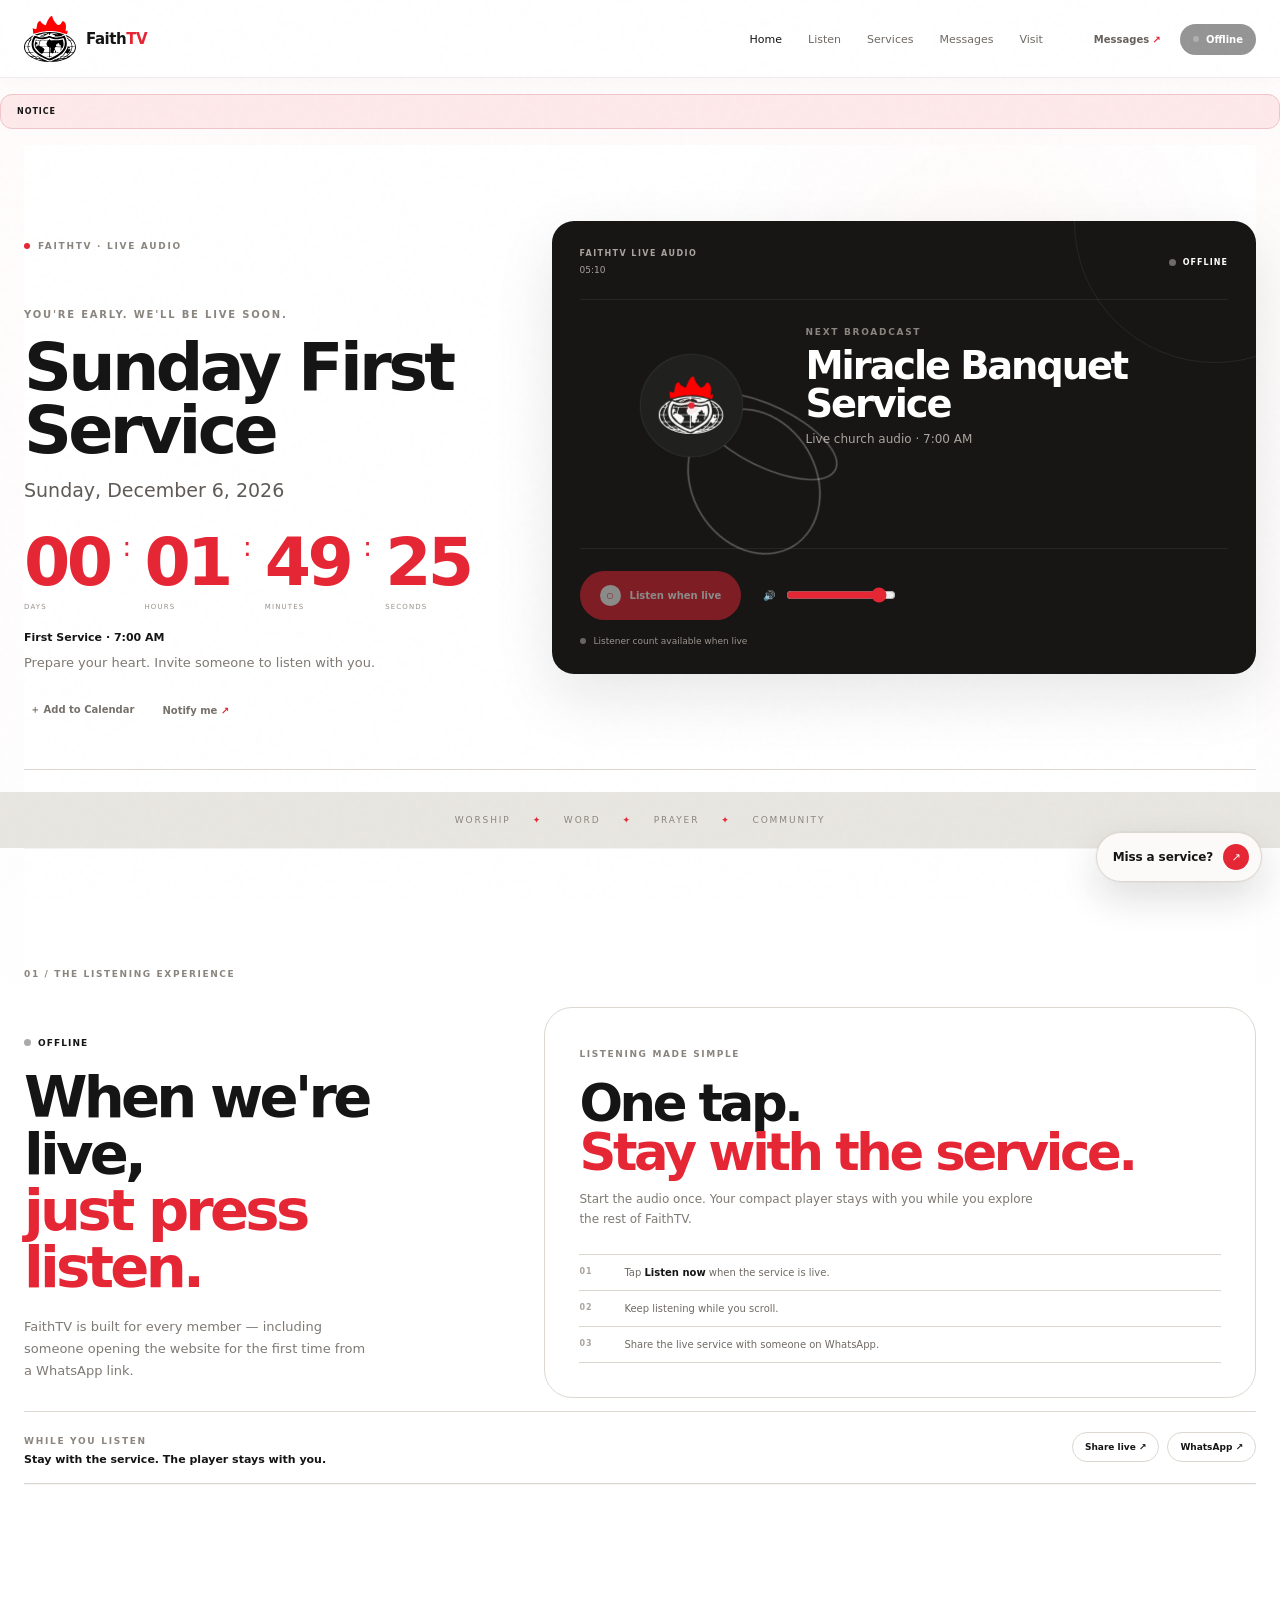
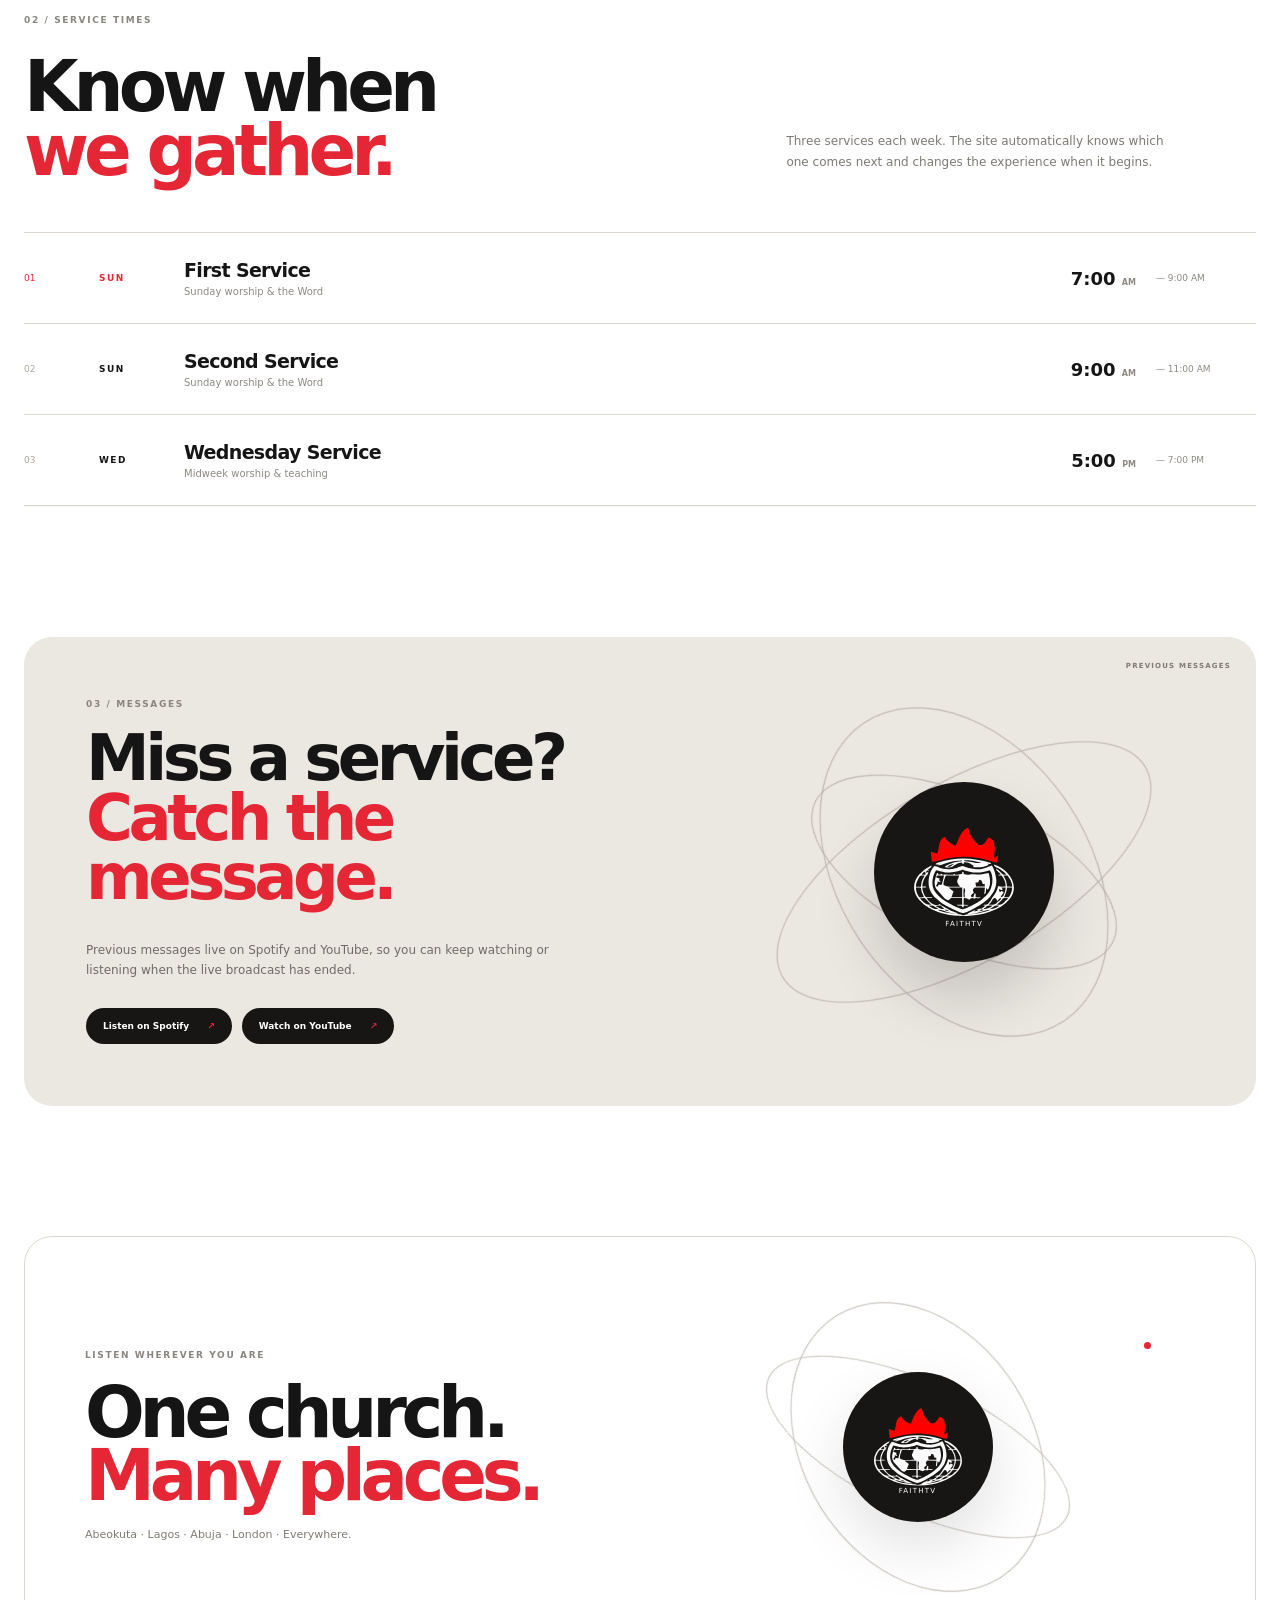
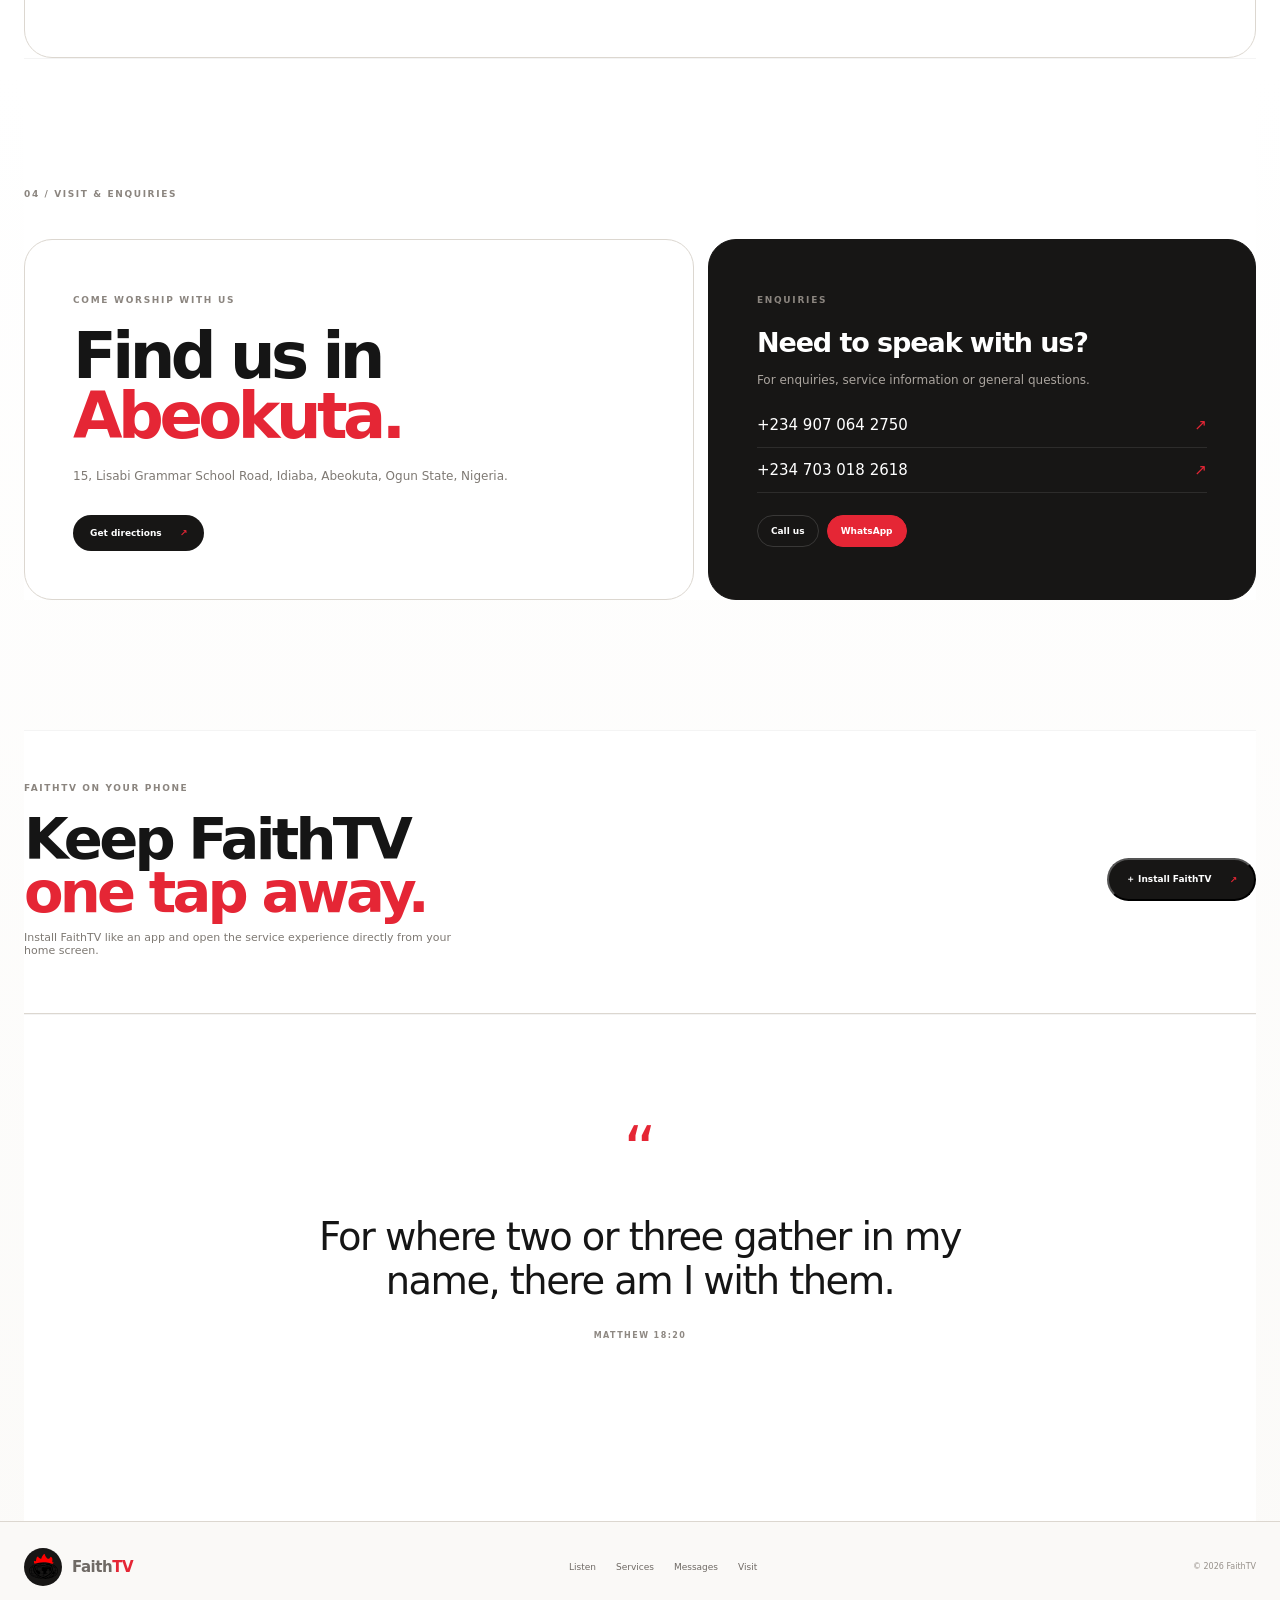
==== commit cce75c61: "Add simple admin dashboard: custom service names + announcements, synced across devices via /api/con" ====
--- a/index.html
+++ b/index.html
@@ -71,6 +71,10 @@
 </aside>
 
 <main id="main">
+  <div id="announcementBanner" class="announcement-banner" hidden>
+    <span id="announcementType" class="announcement-type">NOTICE</span>
+    <span id="announcementText" class="announcement-text"></span>
+  </div>
   <!-- HERO / SERVICE STATE -->
   <section class="hero shell" id="home">
     <div class="hero-grid">
@@ -340,6 +344,7 @@
 </footer>
 
 <script src="config.js"></script>
+<script src="frontend-content.js"></script>
 <script src="app.js"></script>
 <script>
 (function(){
--- a/styles.css
+++ b/styles.css
@@ -2121,3 +2121,7 @@
 @media(prefers-reduced-motion:reduce){
   .scripture-track{transition:none}
 }
+.announcement-banner{display:flex;align-items:center;gap:10px;padding:12px 16px;margin:16px 0;border-radius:12px;background:#fde8ea;border:1px solid #f0c4c8;font-size:12px}
+.announcement-banner.important{background:#e52635;color:#fff;border-color:#c41e2b}
+.announcement-type{font-size:8px;font-weight:800;letter-spacing:.12em;flex-shrink:0}
+.announcement-text{font-weight:500}
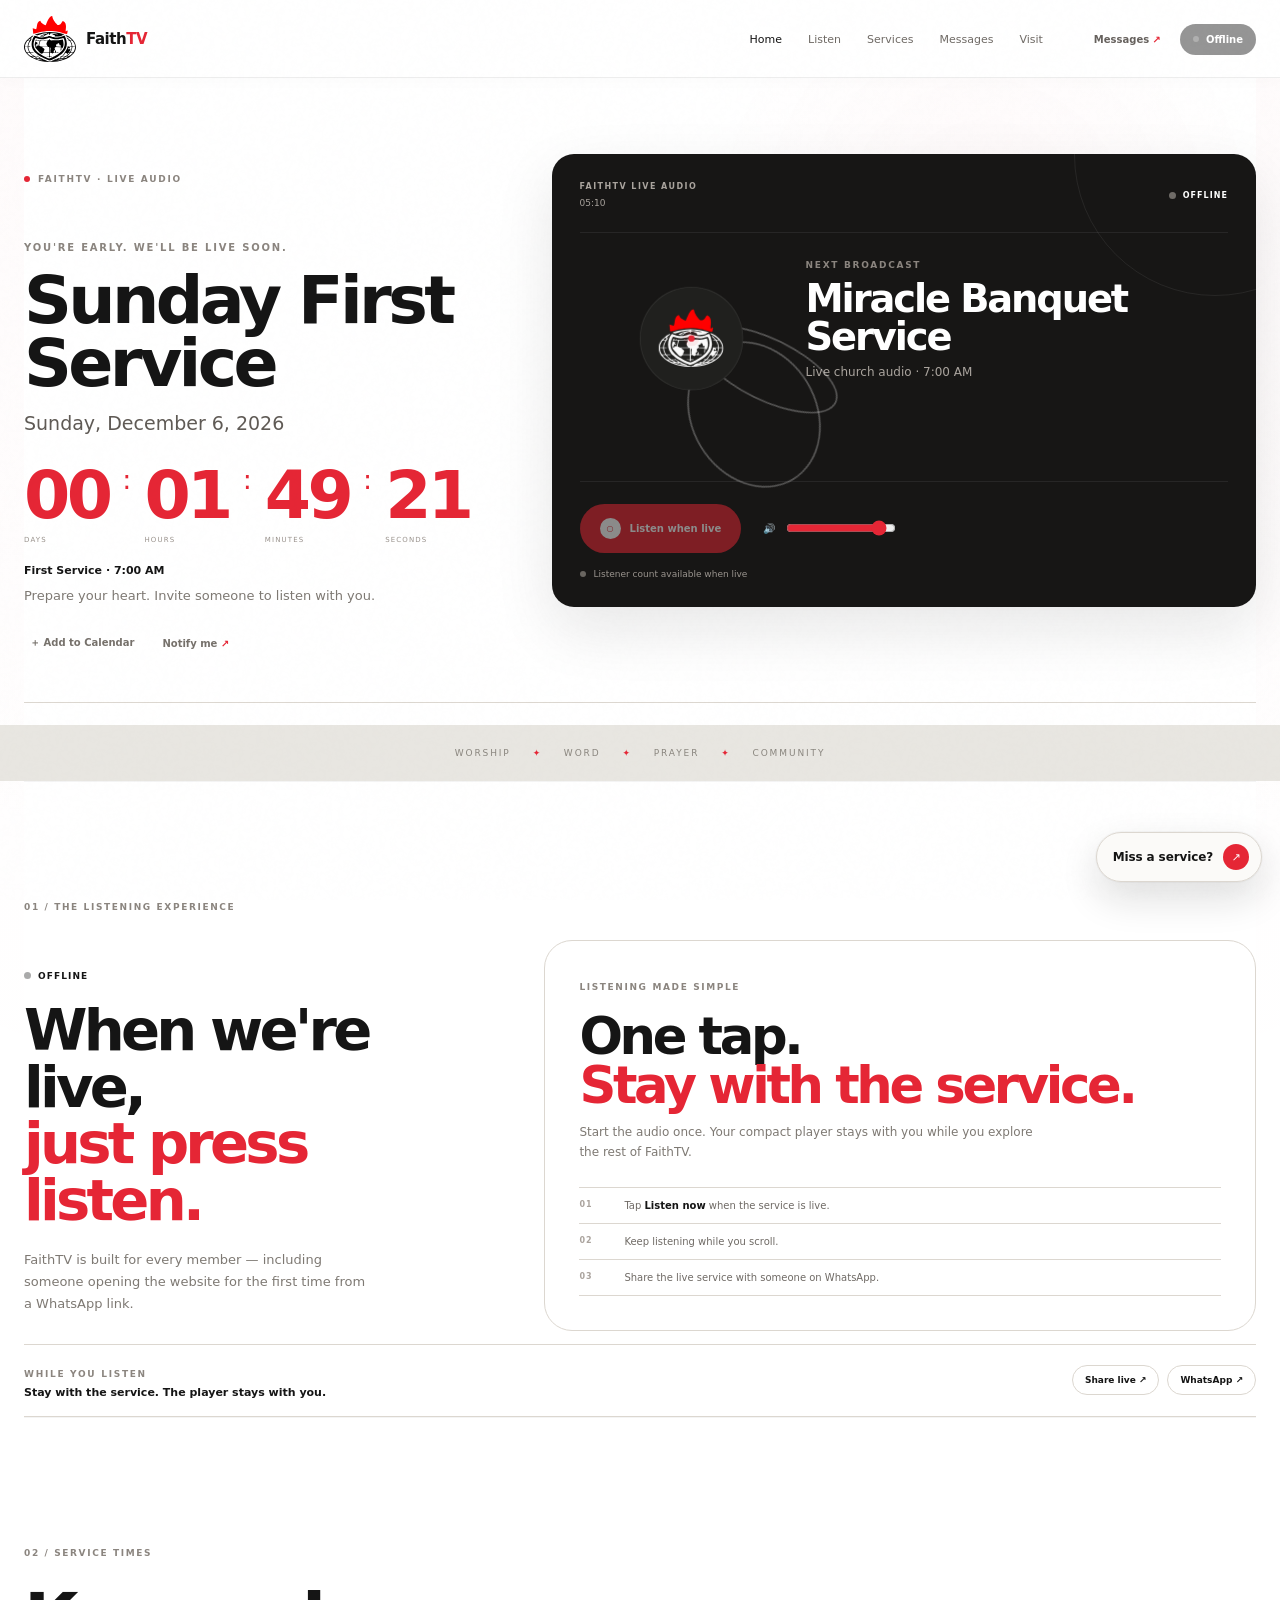
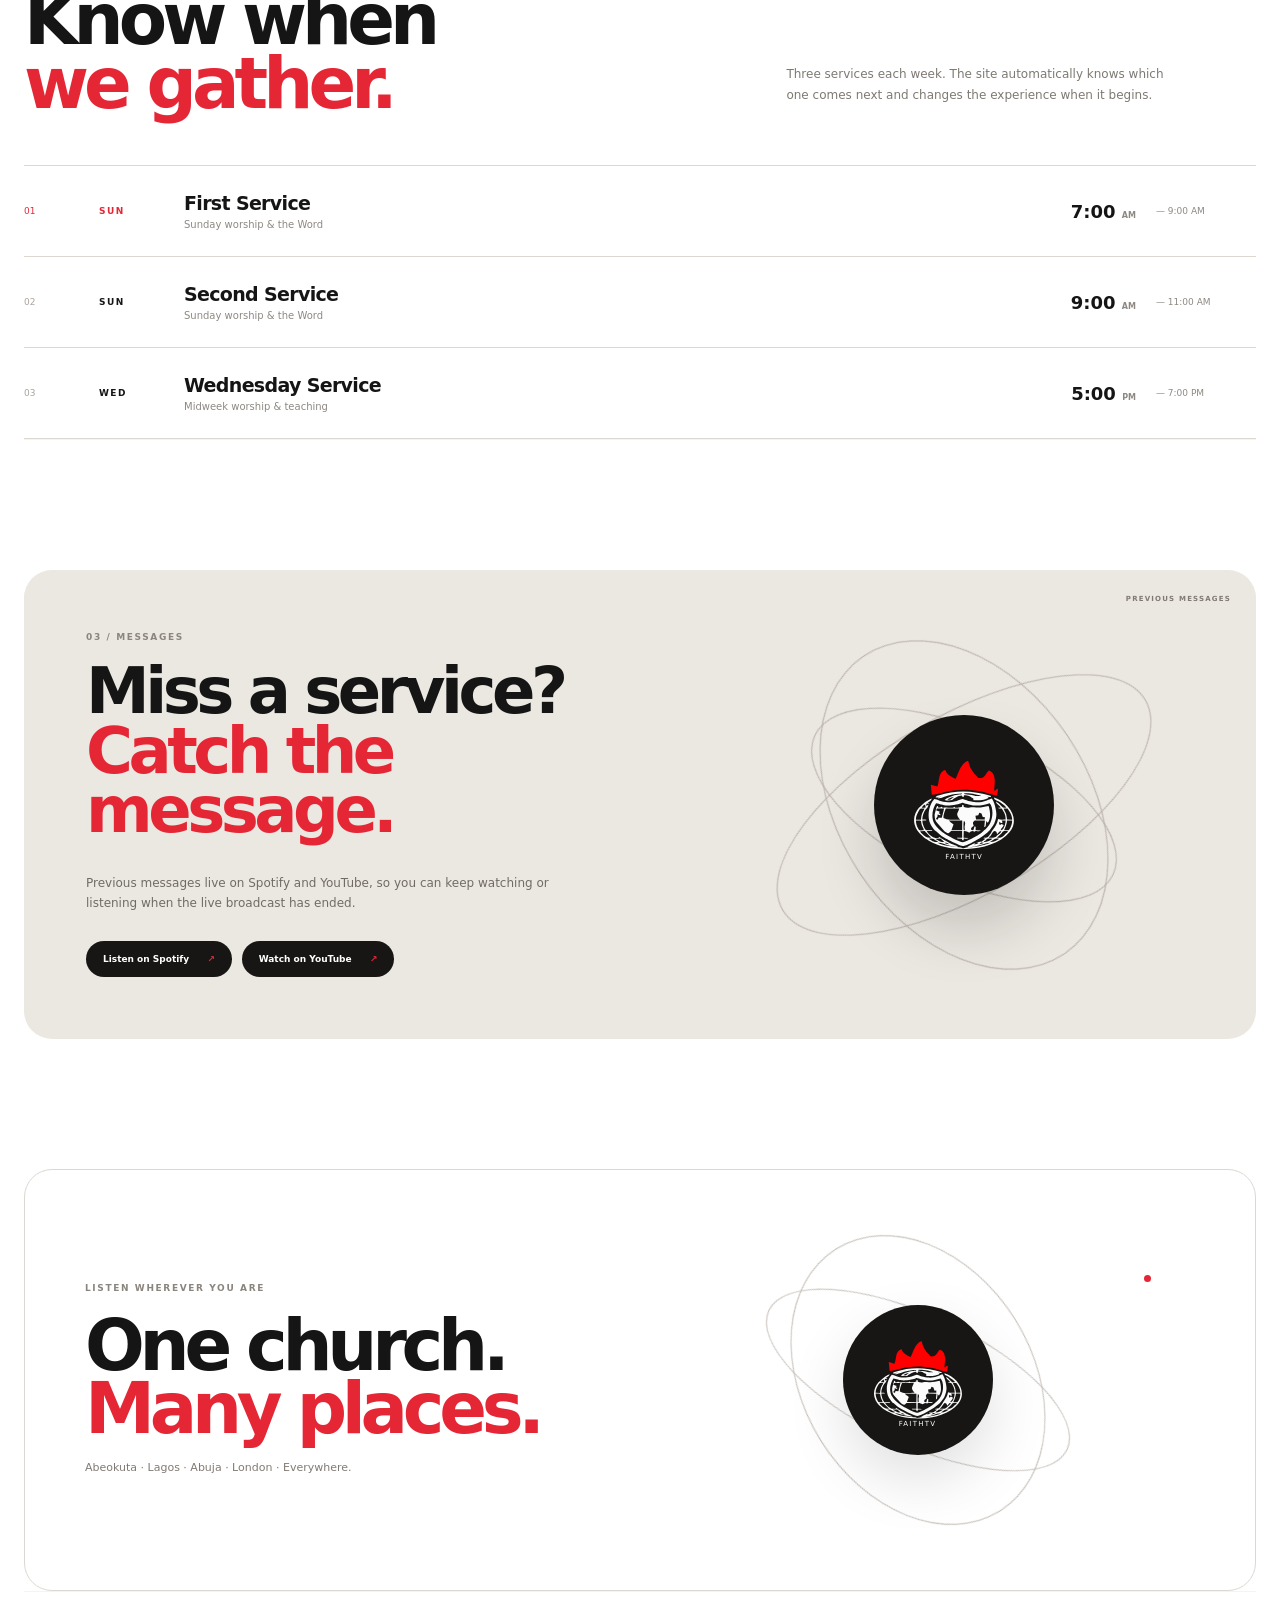
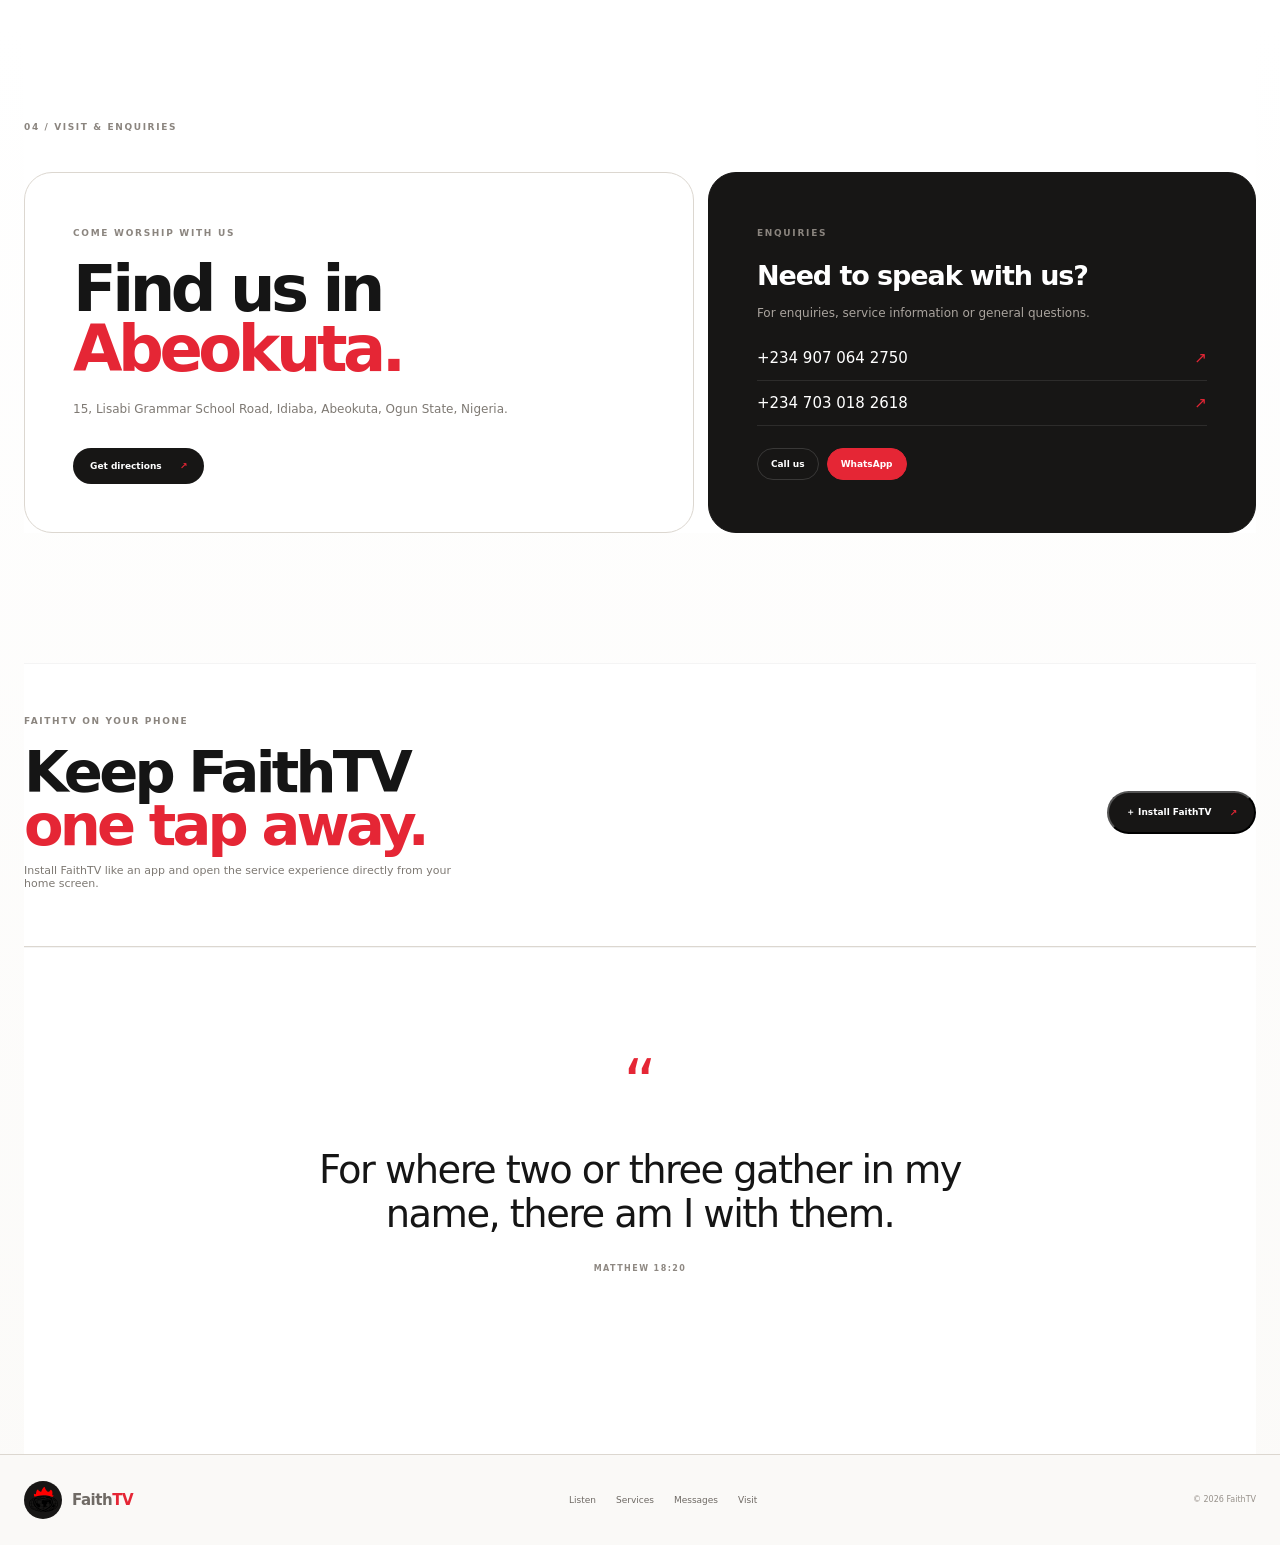
==== commit 06230e1c: "Remove admin dashboard and all related code" ====
--- a/index.html
+++ b/index.html
@@ -71,10 +71,6 @@
 </aside>
 
 <main id="main">
-  <div id="announcementBanner" class="announcement-banner" hidden>
-    <span id="announcementType" class="announcement-type">NOTICE</span>
-    <span id="announcementText" class="announcement-text"></span>
-  </div>
   <!-- HERO / SERVICE STATE -->
   <section class="hero shell" id="home">
     <div class="hero-grid">
@@ -344,7 +340,6 @@
 </footer>
 
 <script src="config.js"></script>
-<script src="frontend-content.js"></script>
 <script src="app.js"></script>
 <script>
 (function(){
--- a/styles.css
+++ b/styles.css
@@ -14,8 +14,9 @@
   --shell:min(1180px,calc(100% - 56px));
 }
 *{box-sizing:border-box}
-html{scroll-behavior:smooth;background:var(--bg)}
-body{margin:0;background:var(--bg);color:var(--ink);font-family:Inter,ui-sans-serif,system-ui,-apple-system,BlinkMacSystemFont,"Segoe UI",sans-serif;-webkit-font-smoothing:antialiased;overflow-x:hidden}
+html{scroll-behavior:smooth;background:#fff}
+@keyframes gradientShift{0%{background-position:0% 50%}50%{background-position:100% 50%}100%{background-position:0% 50%}}
+body{margin:0;background:linear-gradient(135deg,#fff 0%,#fce4e6 25%,#fff 50%,#fde8ea 75%,#fff 100%);background-size:400% 400%;animation:gradientShift 15s ease infinite;color:var(--ink);font-family:Inter,ui-sans-serif,system-ui,-apple-system,BlinkMacSystemFont,"Segoe UI",sans-serif;-webkit-font-smoothing:antialiased;overflow-x:hidden}
 body:has(.mobile-menu.open){overflow:hidden}
 a,button,input{font:inherit}
 a{color:inherit}
@@ -819,9 +820,11 @@
    V8 — TRUE CONTINUOUS MOTION + WHITE EDITORIAL UI
    ========================================================= */
 
-/* Cleaner premium white canvas. */
+/* Animated red-white gradient canvas. */
 body{
-  background:#fff;
+  background:linear-gradient(135deg,#fff 0%,#fce4e6 25%,#fff 50%,#fde8ea 75%,#fff 100%);
+  background-size:400% 400%;
+  animation:gradientShift 15s ease infinite;
   color:var(--ink);
 }
 .site-header{
@@ -1078,9 +1081,11 @@
    V9 — PREMIUM WHITE + CLEAR HEADER LOGO + SPOTIFY CTA
    ========================================================= */
 
-/* Premium white editorial canvas */
+/* Animated red-white gradient canvas */
 html, body{
-  background:#ffffff;
+  background:linear-gradient(135deg,#fff 0%,#fce4e6 25%,#fff 50%,#fde8ea 75%,#fff 100%);
+  background-size:400% 400%;
+  animation:gradientShift 15s ease infinite;
 }
 body{
   background:
@@ -2121,7 +2126,3 @@
 @media(prefers-reduced-motion:reduce){
   .scripture-track{transition:none}
 }
-.announcement-banner{display:flex;align-items:center;gap:10px;padding:12px 16px;margin:16px 0;border-radius:12px;background:#fde8ea;border:1px solid #f0c4c8;font-size:12px}
-.announcement-banner.important{background:#e52635;color:#fff;border-color:#c41e2b}
-.announcement-type{font-size:8px;font-weight:800;letter-spacing:.12em;flex-shrink:0}
-.announcement-text{font-weight:500}
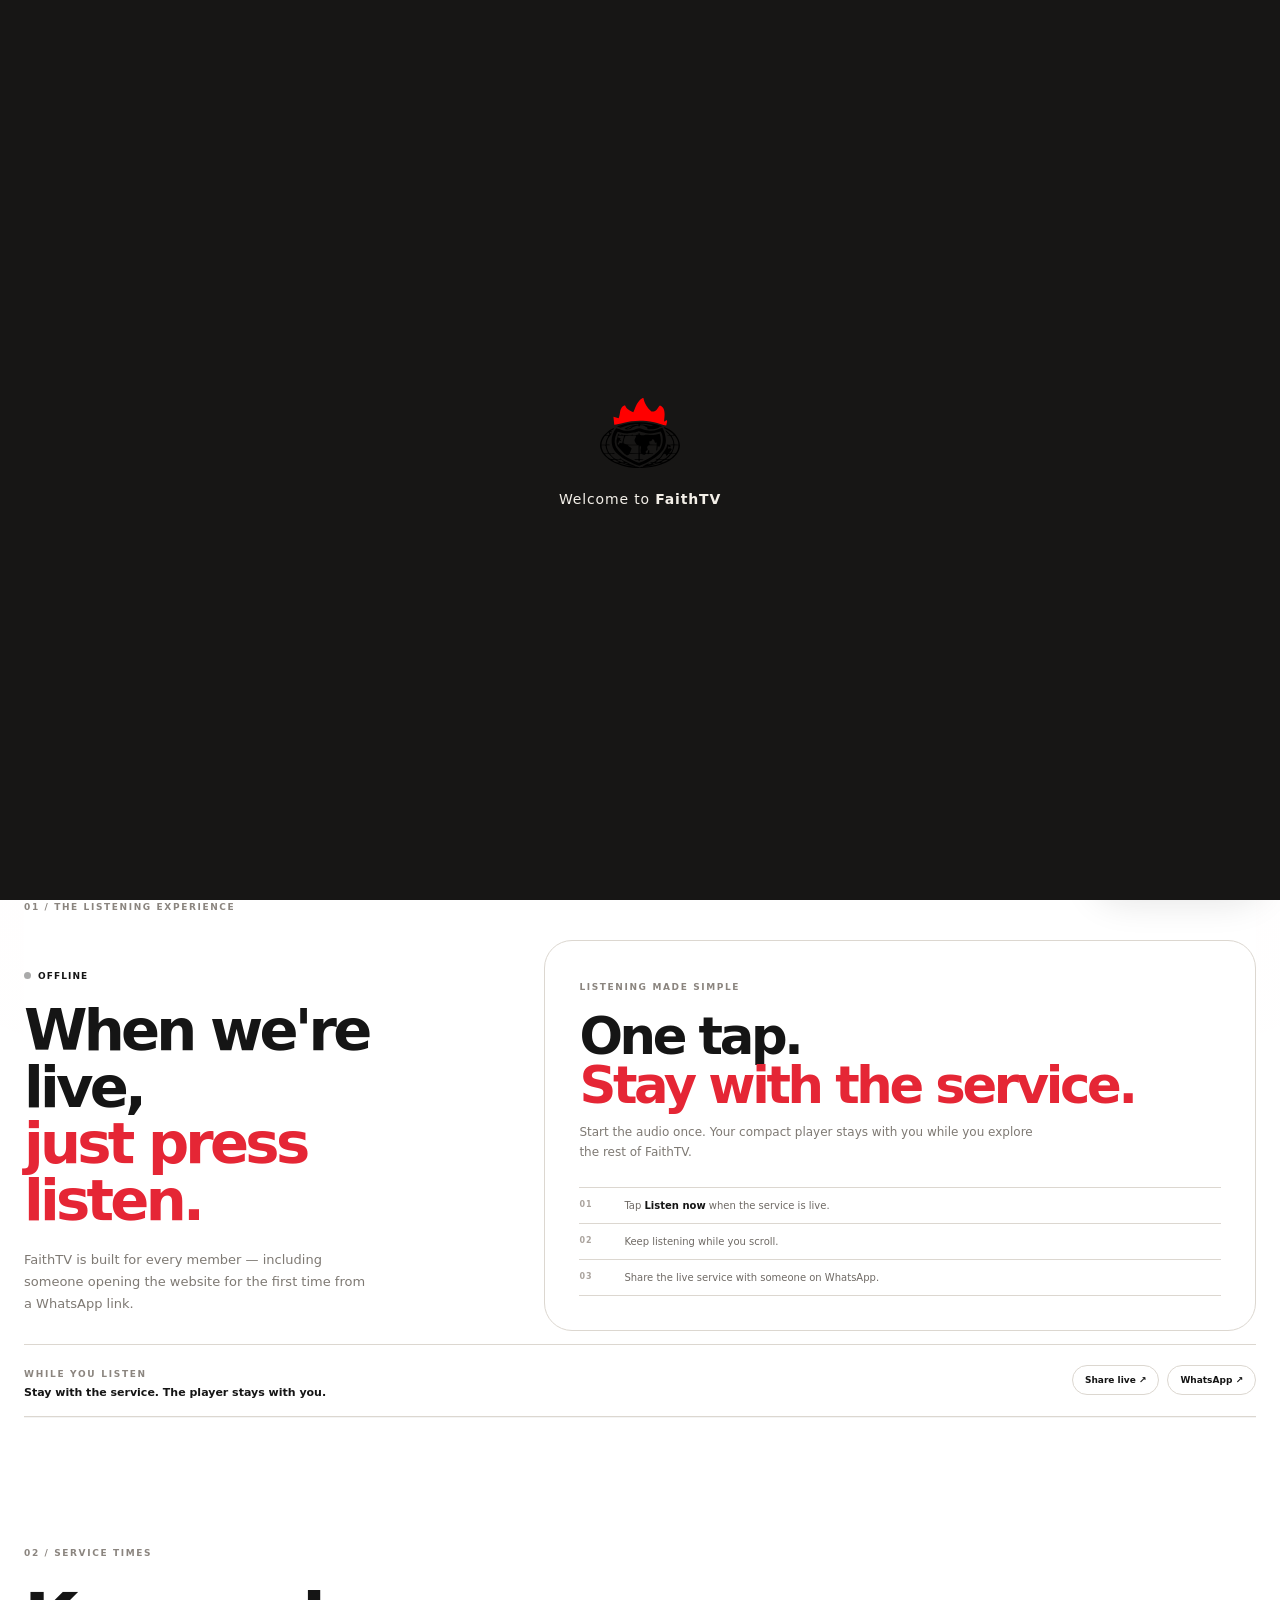
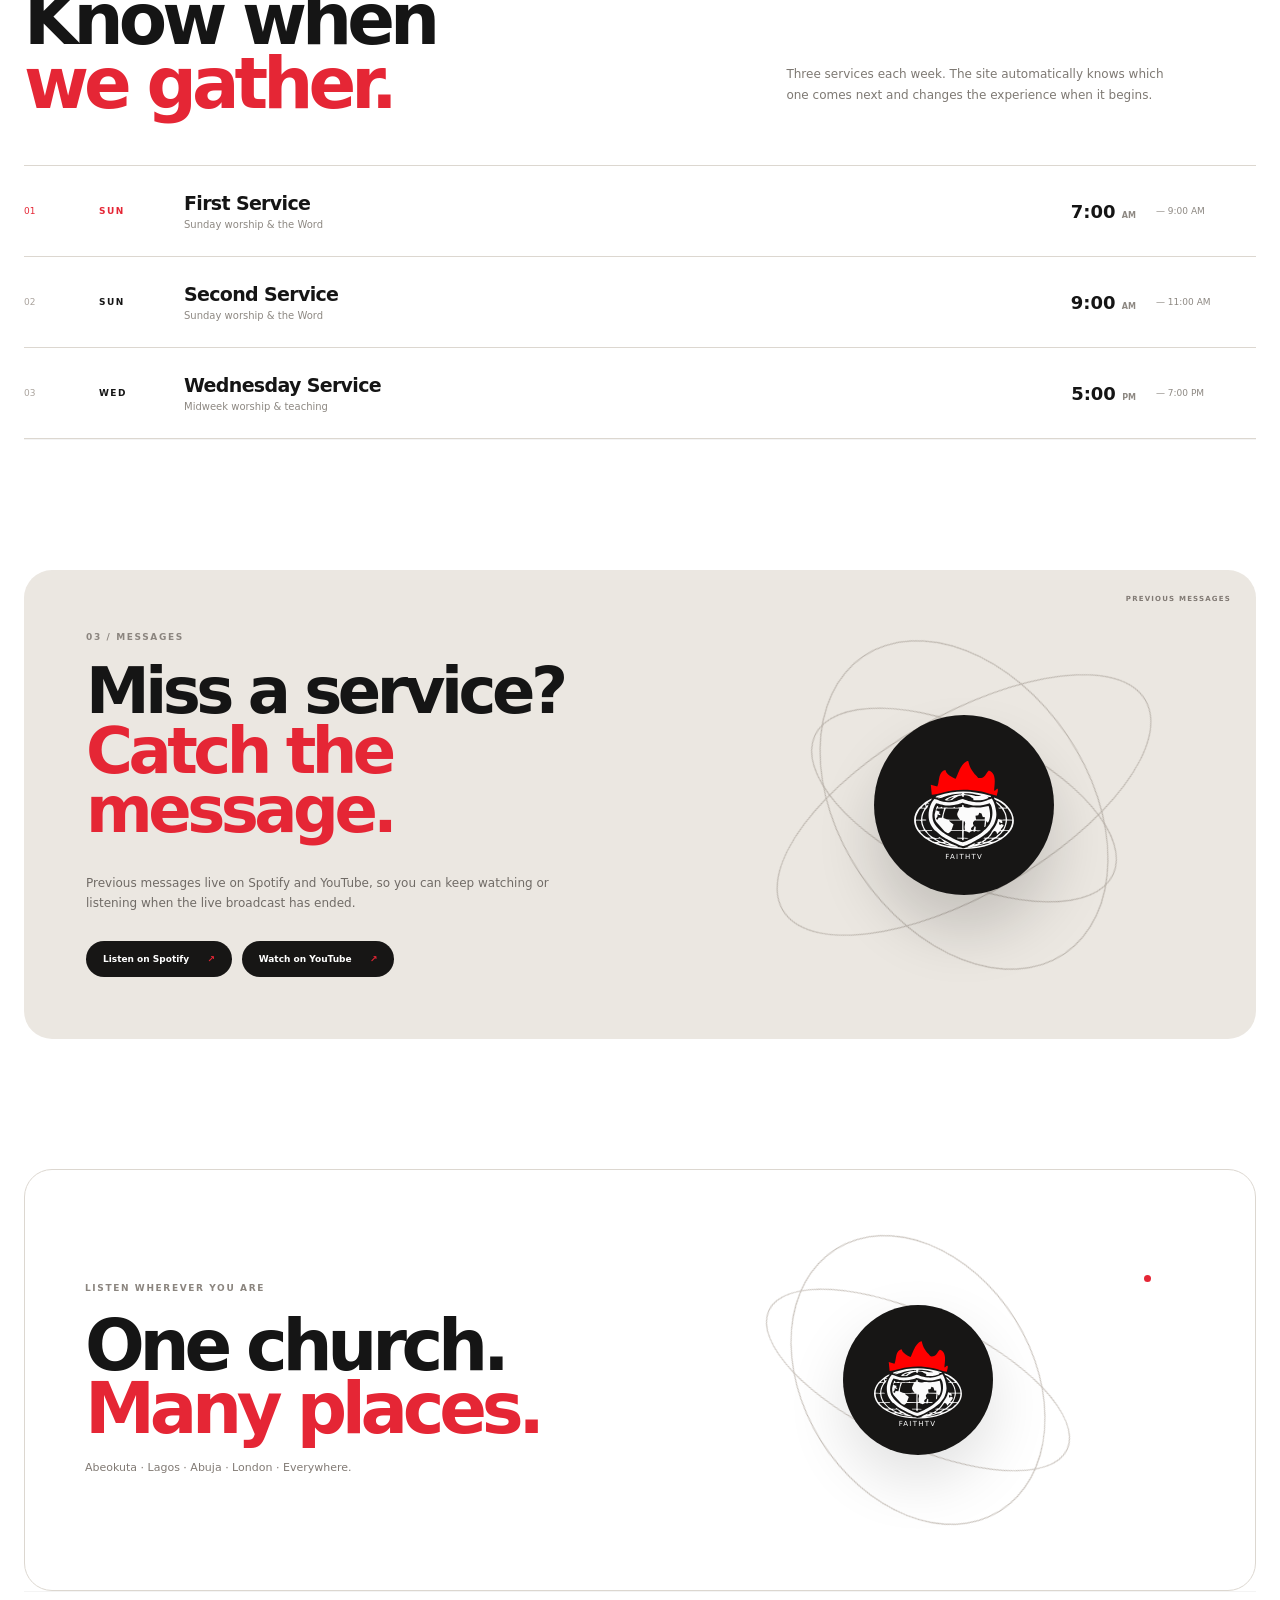
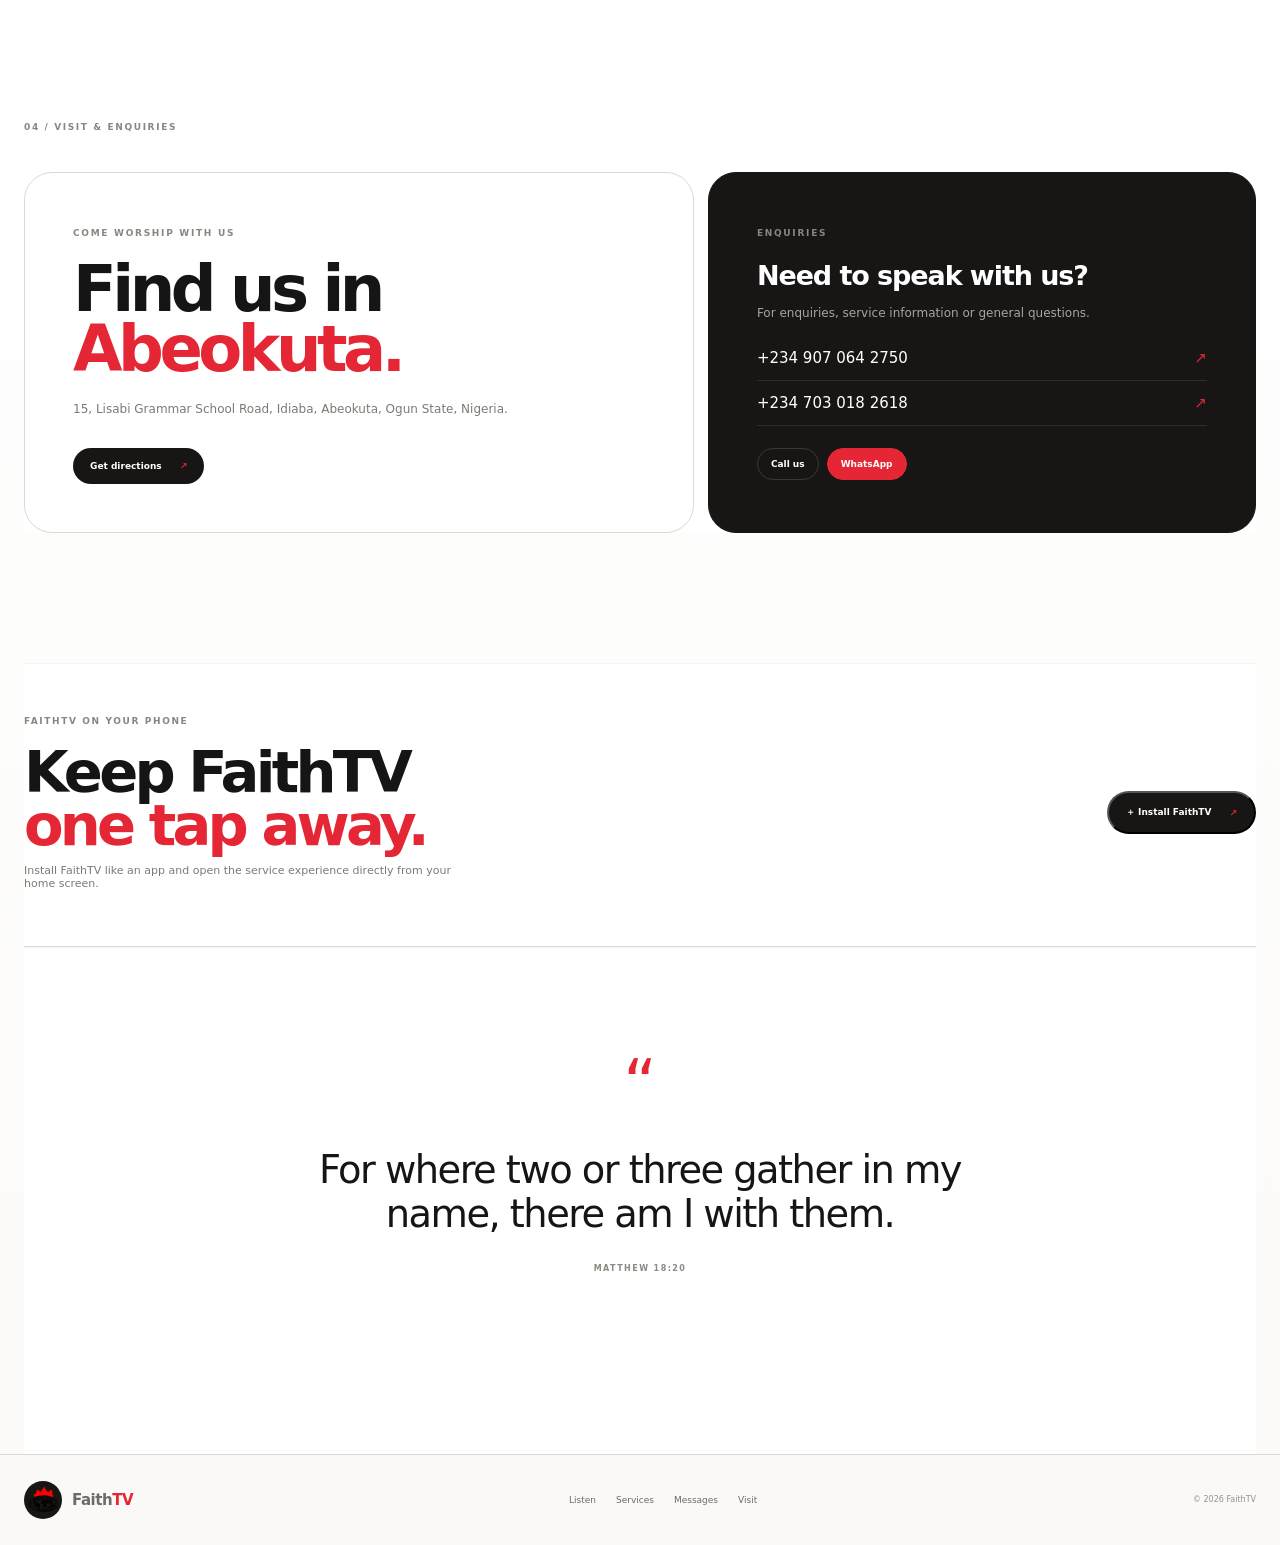
==== commit 0b61aa99: "Add splash screen: Welcome to FaithTV with logo, fades to main page" ====
--- a/index.html
+++ b/index.html
@@ -17,6 +17,10 @@
 <link rel="stylesheet" href="styles.css">
 </head>
 <body>
+<div id="splash" class="splash">
+  <img src="winners-cropped.svg" alt="FaithTV" class="splash-logo">
+  <div class="splash-text">Welcome to <strong>FaithTV</strong></div>
+</div>
 <a class="skip-link" href="#main">Skip to content</a>
 <div class="grain" aria-hidden="true"></div>
 
@@ -346,6 +350,7 @@
   const header=document.getElementById('siteHeader');
   window.addEventListener('scroll',()=>header.classList.toggle('scrolled',window.scrollY>12),{passive:true});
 })();
+setTimeout(()=>{const s=document.getElementById('splash');if(s)s.classList.add('done')},2200);
 </script>
 </body>
 </html>
--- a/styles.css
+++ b/styles.css
@@ -2126,3 +2126,9 @@
 @media(prefers-reduced-motion:reduce){
   .scripture-track{transition:none}
 }
+.splash{position:fixed;inset:0;z-index:9999;display:flex;flex-direction:column;align-items:center;justify-content:center;background:#171615;transition:opacity .6s ease,visibility .6s}
+.splash.done{opacity:0;visibility:hidden;pointer-events:none}
+.splash-logo{width:80px;height:80px;object-fit:contain;animation:splashPulse 1.4s ease-in-out infinite alternate}
+.splash-text{margin-top:18px;color:#f3efe8;font-size:14px;font-weight:400;letter-spacing:.06em}
+.splash-text strong{font-weight:800}
+@keyframes splashPulse{0%{transform:scale(.92);opacity:.7}100%{transform:scale(1);opacity:1}}
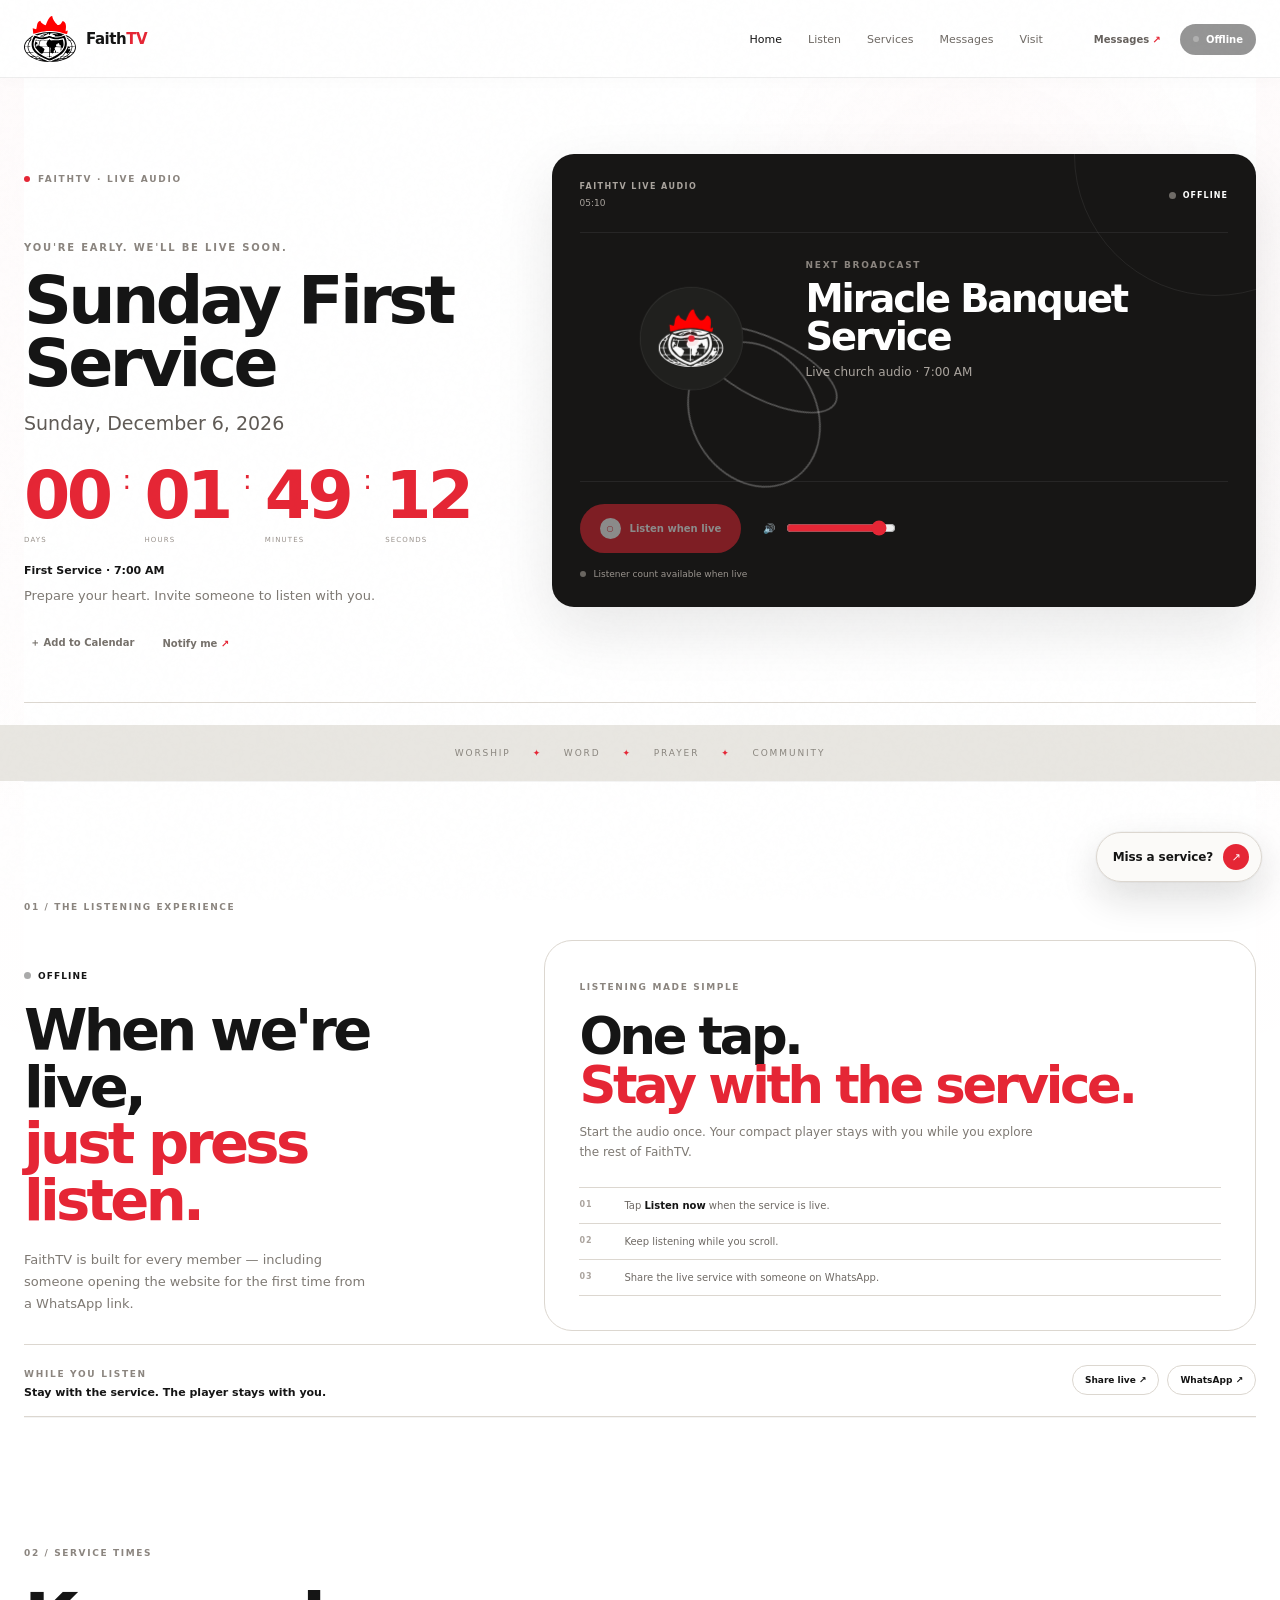
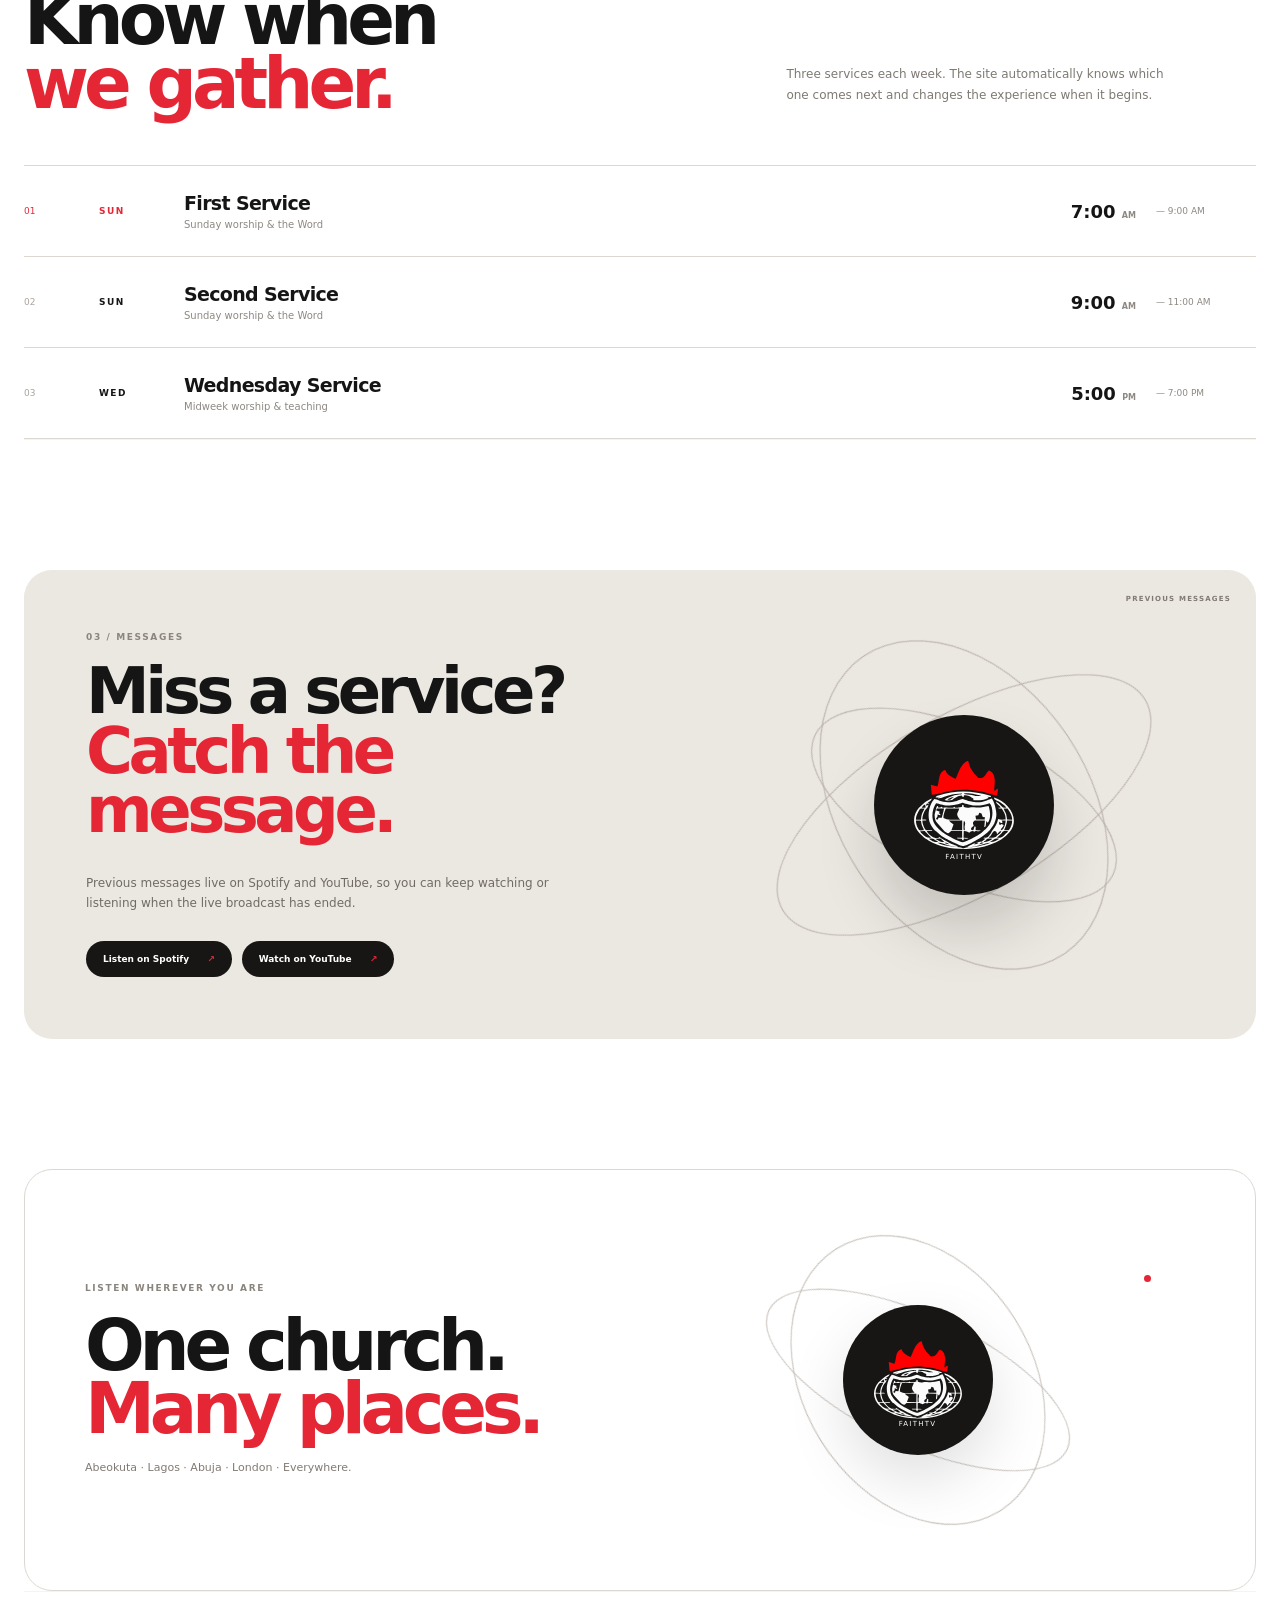
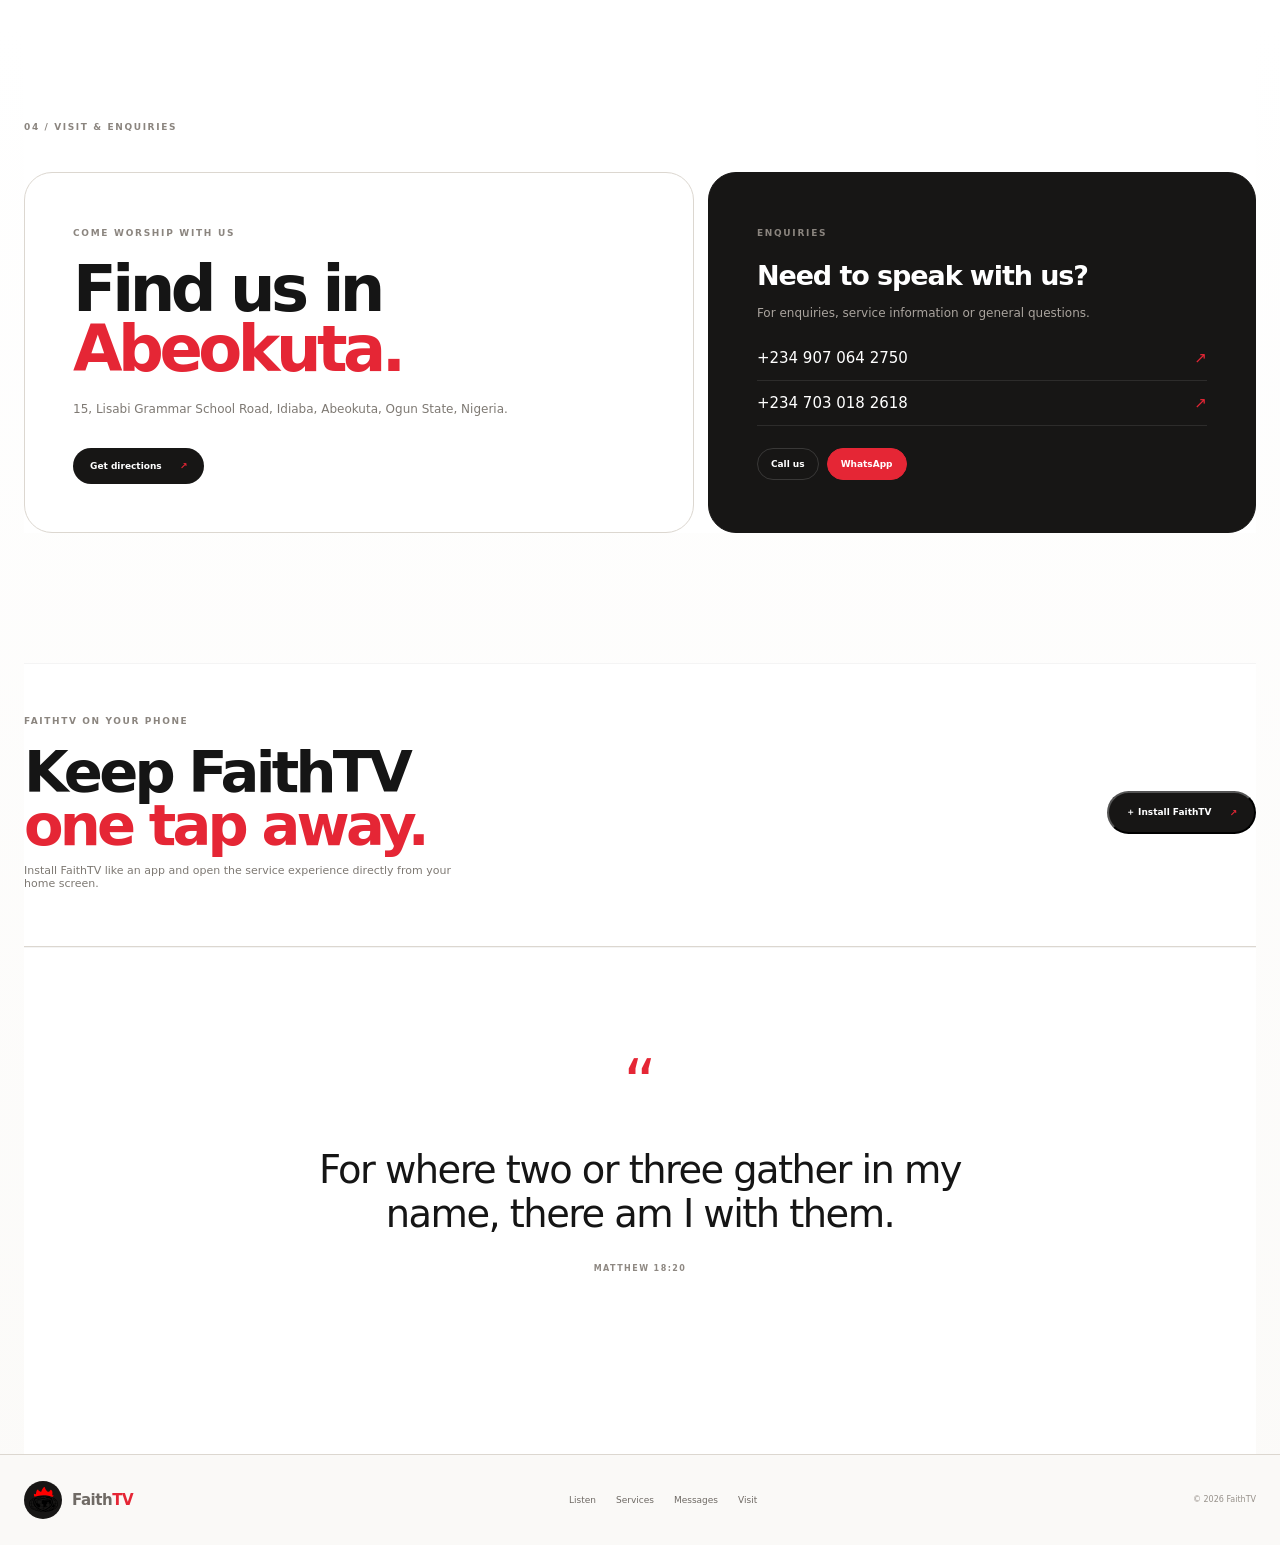
==== commit fe1267f9: "Splash: 1.8s, larger logo/font, animated gradient, intense pulse" ====
--- a/index.html
+++ b/index.html
@@ -350,7 +350,7 @@
   const header=document.getElementById('siteHeader');
   window.addEventListener('scroll',()=>header.classList.toggle('scrolled',window.scrollY>12),{passive:true});
 })();
-setTimeout(()=>{const s=document.getElementById('splash');if(s)s.classList.add('done')},2200);
+setTimeout(()=>{const s=document.getElementById('splash');if(s)s.classList.add('done')},1800);
 </script>
 </body>
 </html>
--- a/styles.css
+++ b/styles.css
@@ -2126,9 +2126,10 @@
 @media(prefers-reduced-motion:reduce){
   .scripture-track{transition:none}
 }
-.splash{position:fixed;inset:0;z-index:9999;display:flex;flex-direction:column;align-items:center;justify-content:center;background:#171615;transition:opacity .6s ease,visibility .6s}
+@keyframes splashGradient{0%{background-position:0% 50%}50%{background-position:100% 50%}100%{background-position:0% 50%}}
+.splash{position:fixed;inset:0;z-index:9999;display:flex;flex-direction:column;align-items:center;justify-content:center;background:linear-gradient(135deg,#e52635 0%,#fff 25%,#e52635 50%,#fff 75%,#e52635 100%);background-size:400% 400%;animation:splashGradient 4s ease infinite;transition:opacity .6s ease,visibility .6s}
 .splash.done{opacity:0;visibility:hidden;pointer-events:none}
-.splash-logo{width:80px;height:80px;object-fit:contain;animation:splashPulse 1.4s ease-in-out infinite alternate}
-.splash-text{margin-top:18px;color:#f3efe8;font-size:14px;font-weight:400;letter-spacing:.06em}
+.splash-logo{width:120px;height:120px;object-fit:contain;animation:splashPulse 1.4s ease-in-out infinite alternate;filter:drop-shadow(0 4px 20px rgba(0,0,0,.3))}
+.splash-text{margin-top:22px;color:#fff;font-size:22px;font-weight:400;letter-spacing:.06em;text-shadow:0 2px 10px rgba(0,0,0,.3)}
 .splash-text strong{font-weight:800}
-@keyframes splashPulse{0%{transform:scale(.92);opacity:.7}100%{transform:scale(1);opacity:1}}
+@keyframes splashPulse{0%{transform:scale(.8);opacity:.5;filter:brightness(1) drop-shadow(0 4px 20px rgba(0,0,0,.3))}100%{transform:scale(1.08);opacity:1;filter:brightness(1.15) drop-shadow(0 8px 30px rgba(0,0,0,.5))}}
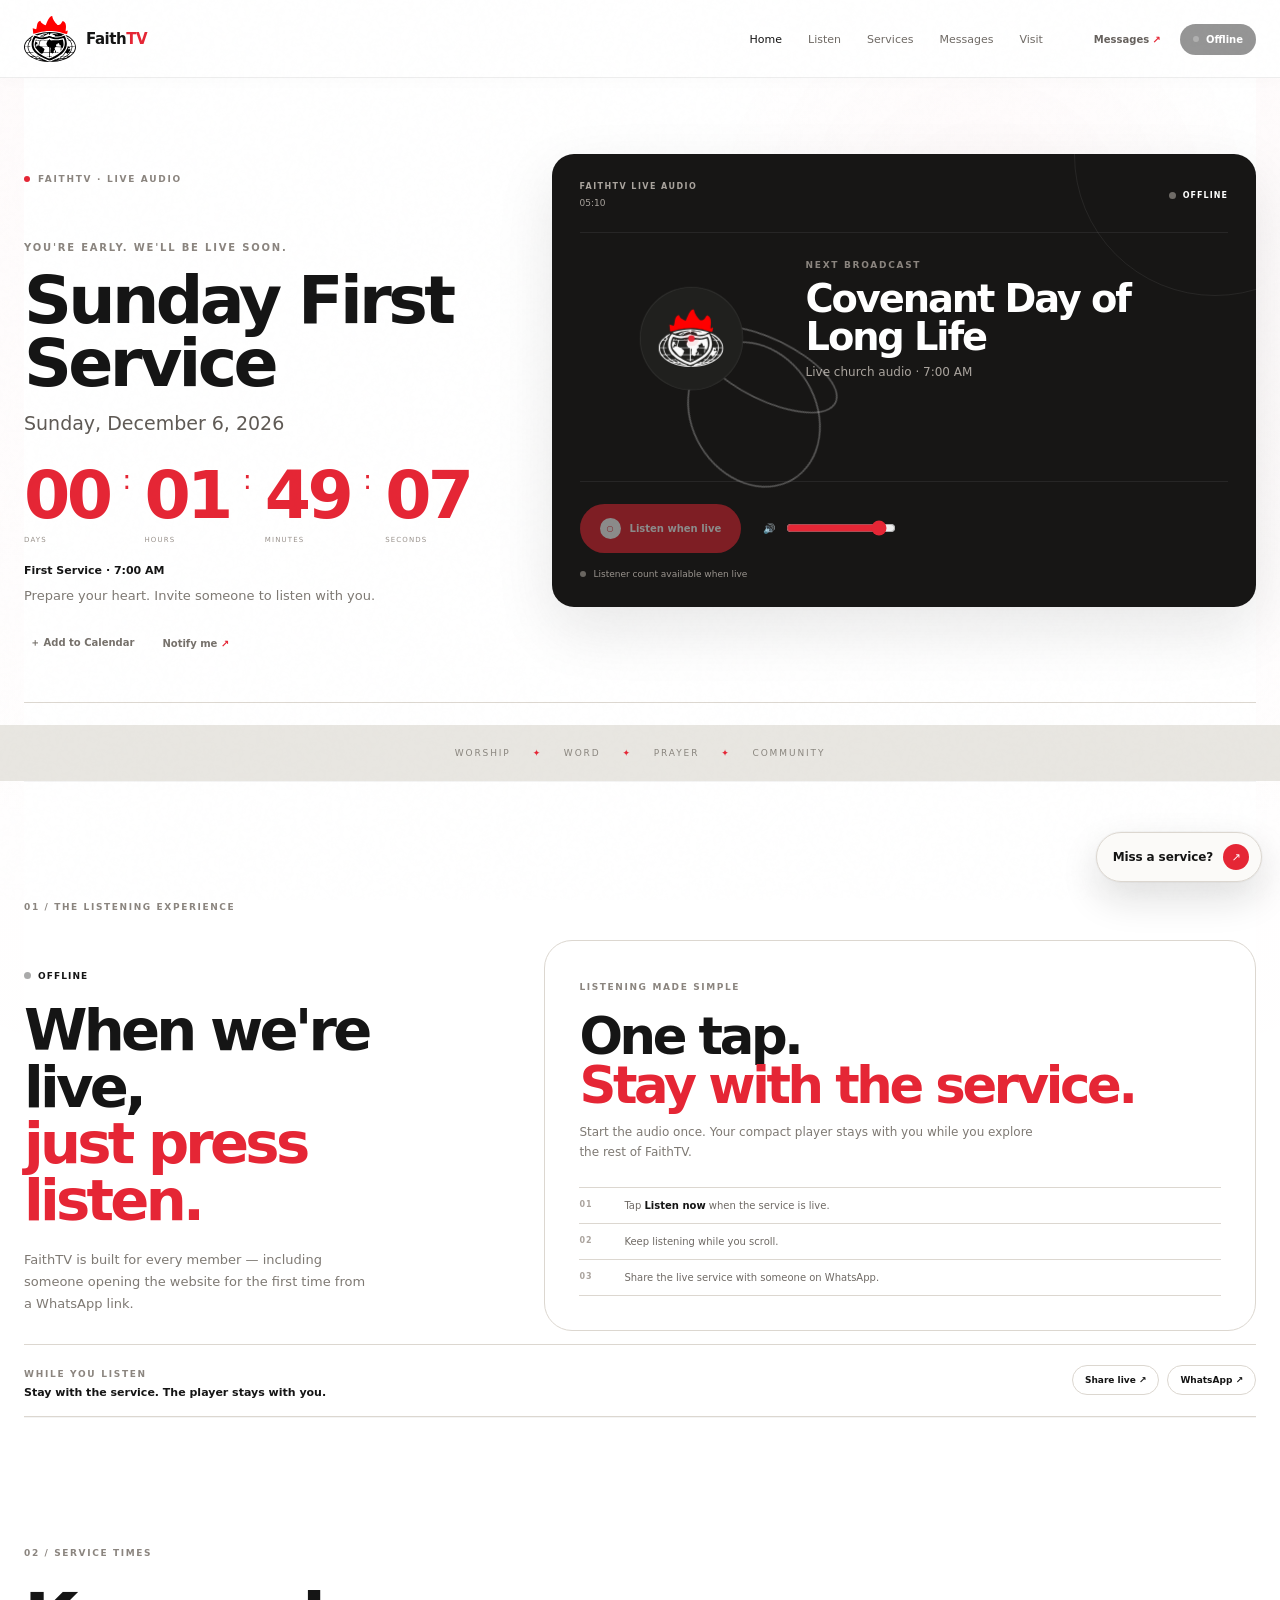
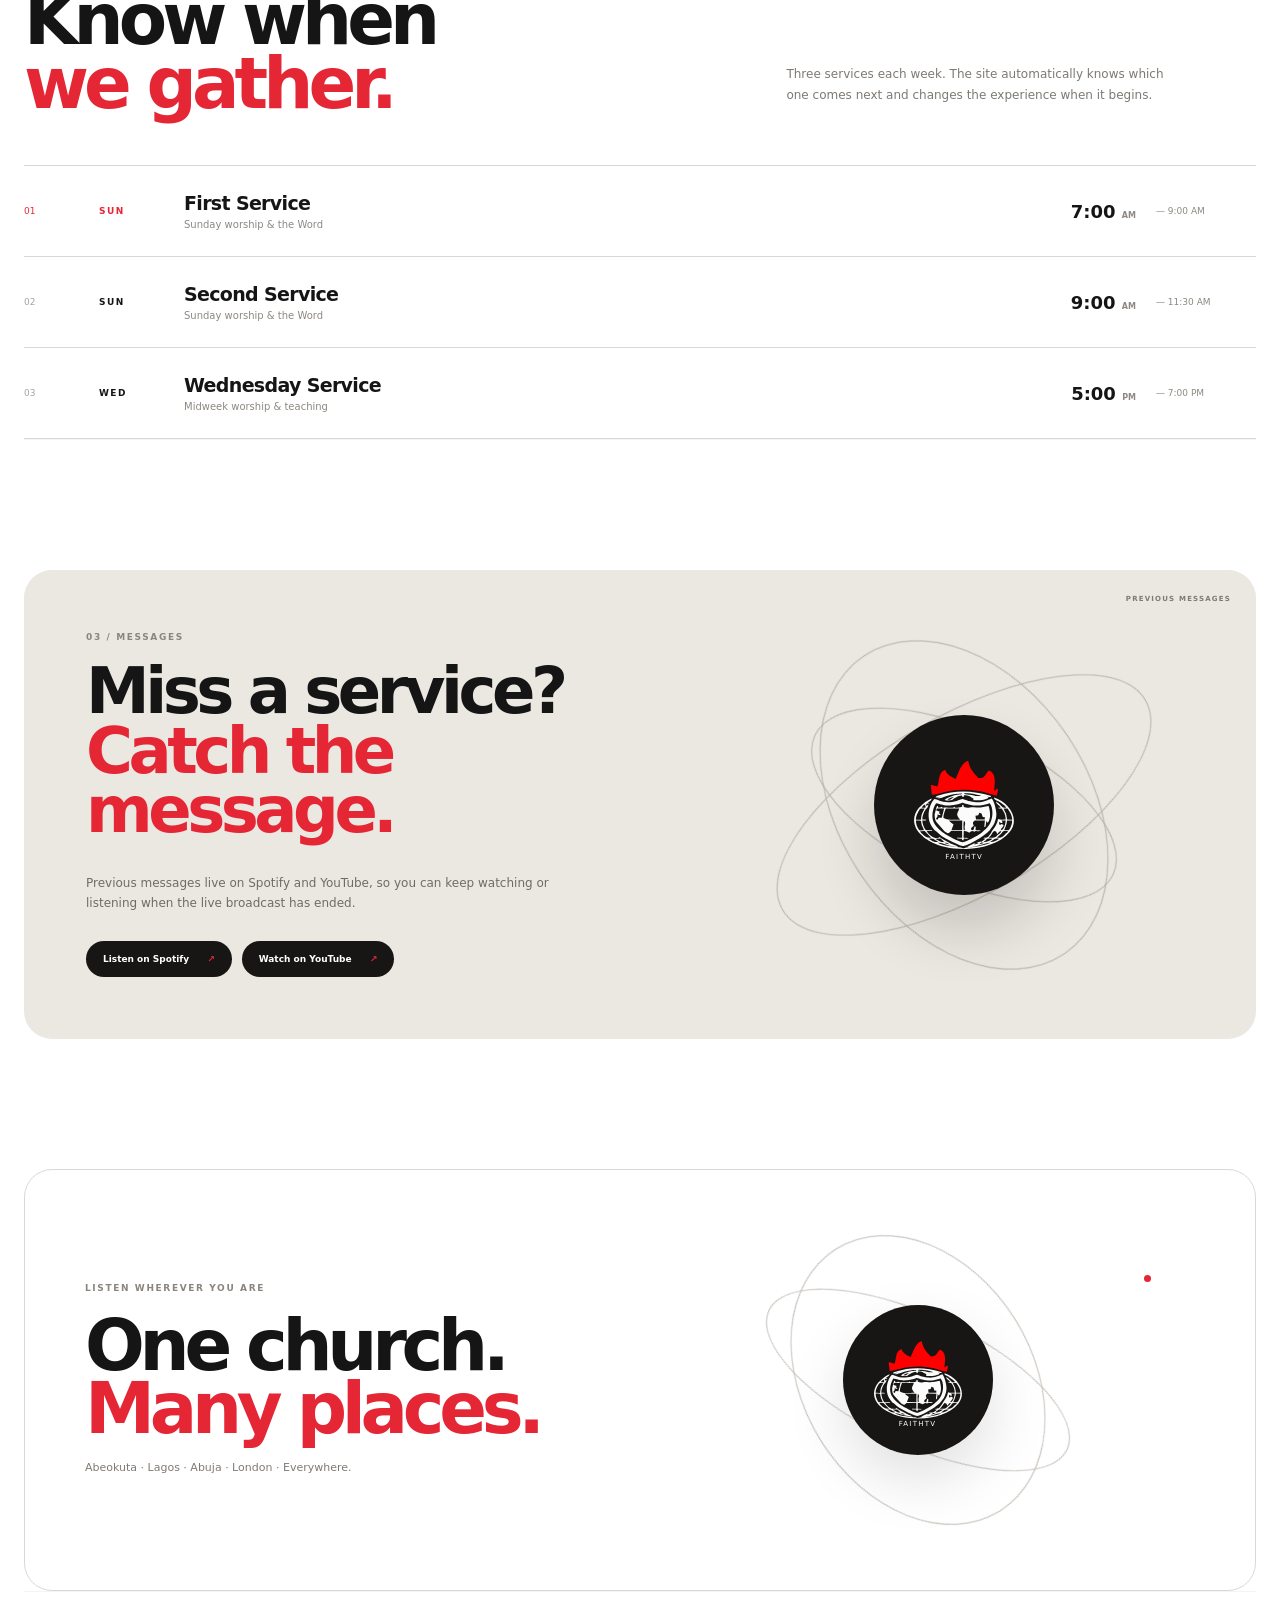
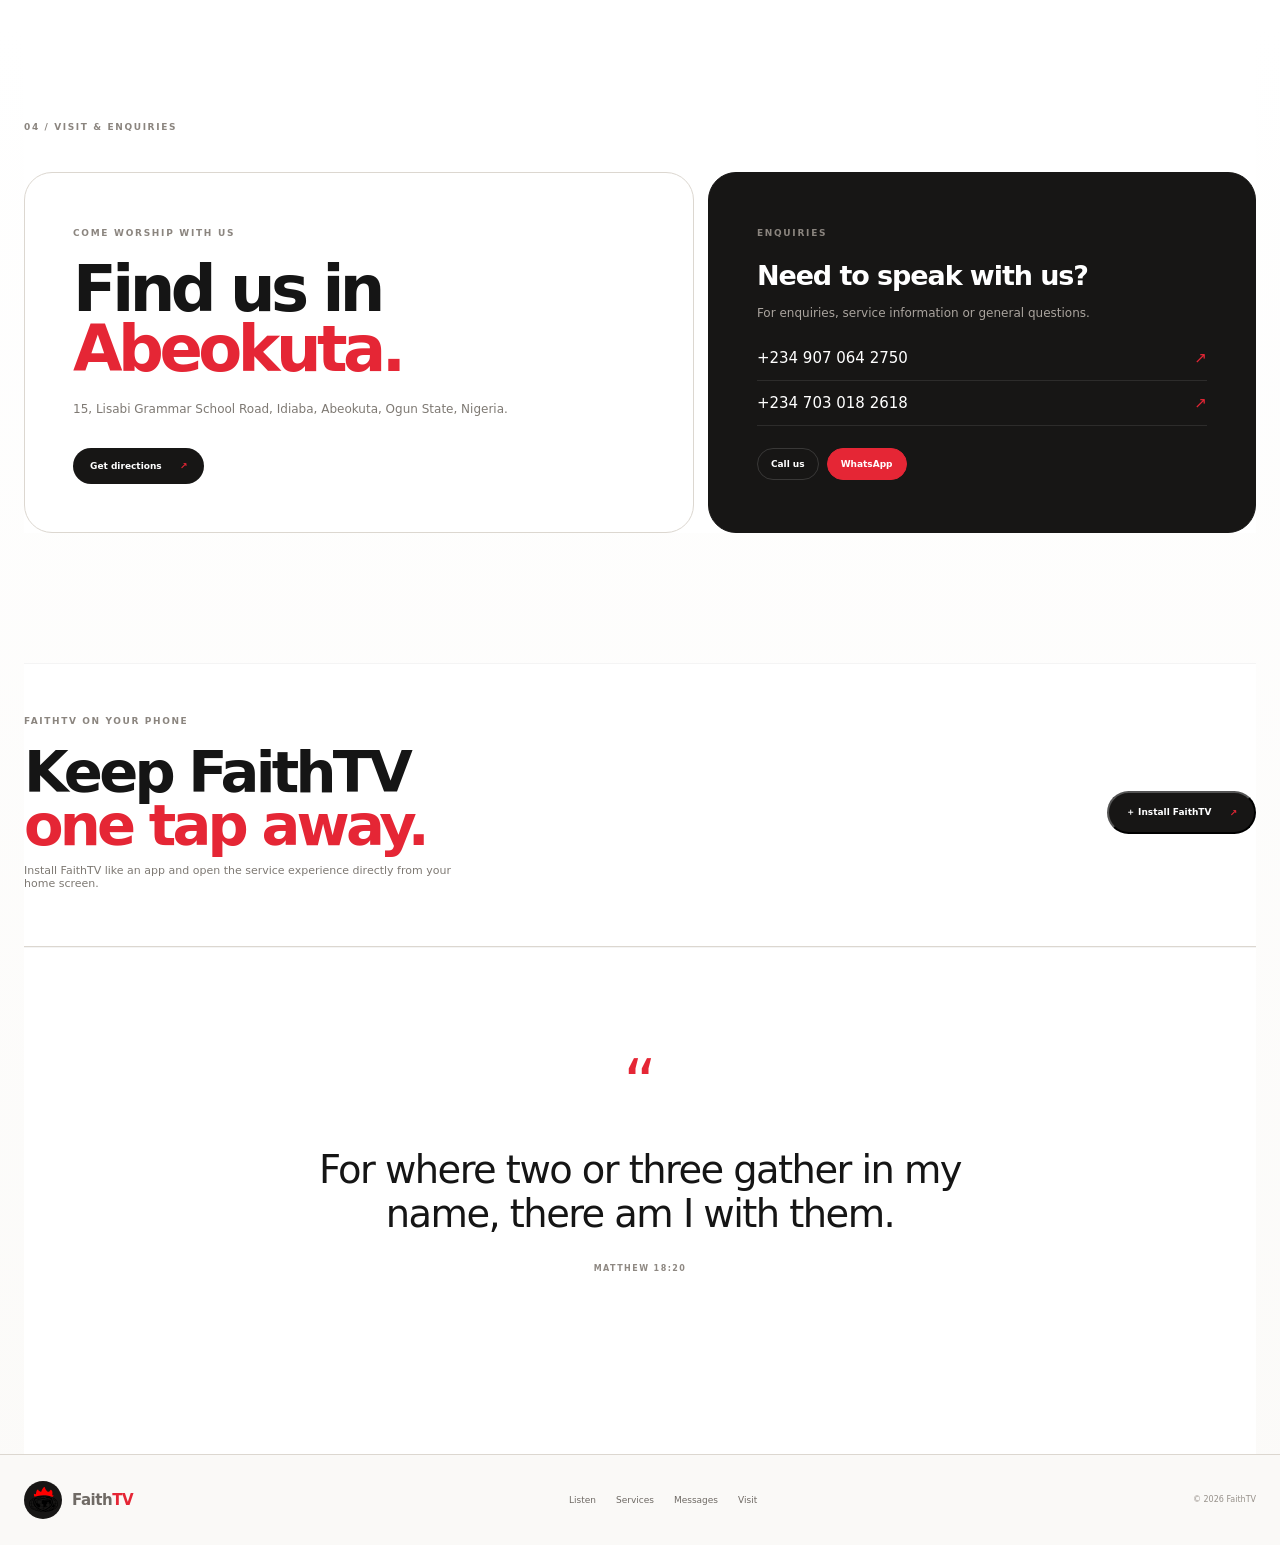
==== commit 878e7c6f: "Second Sunday service now ends at 11:30 AM" ====
--- a/index.html
+++ b/index.html
@@ -220,7 +220,7 @@
         <span class="service-day">SUN</span>
         <div><h3>Second Service</h3><p>Sunday worship & the Word</p></div>
         <strong>9:00 <small>AM</small></strong>
-        <span class="service-end">— 11:00 AM</span>
+        <span class="service-end">— 11:30 AM</span>
       </article>
       <article class="service-row reveal">
         <span class="service-index">03</span>
--- a/styles.css
+++ b/styles.css
@@ -743,7 +743,7 @@
   --motion-fast:220ms;
   --motion-smooth:700ms;
 }
-.reveal{animation:faithReveal .75s cubic-bezier(.22,1,.36,1) both}
+.reveal.visible{animation:none}
 .hero-copy .hero-title{animation-delay:.10s}
 .hero-copy .hero-date{animation-delay:.16s}
 .hero-copy .countdown{animation-delay:.22s}
@@ -928,19 +928,22 @@
   opacity:.28;
 }
 
-/* More intentional scroll reveal rather than every item popping at once. */
+/* Scroll reveal — slide in from below */
 .reveal{
   opacity:0;
-  transform:translateY(24px);
+  transform:translateY(50px);
   animation:none;
+  transition:opacity .8s cubic-bezier(.22,1,.36,1),transform .8s cubic-bezier(.22,1,.36,1);
 }
 .reveal.visible{
   opacity:1;
   transform:translateY(0);
-  transition:
-    opacity .8s cubic-bezier(.22,1,.36,1),
-    transform .8s cubic-bezier(.22,1,.36,1);
-}
+}
+.service-row.reveal:nth-child(2){transition-delay:.12s}
+.service-row.reveal:nth-child(3){transition-delay:.24s}
+.reveal.reveal-delay-1{transition-delay:.1s}
+.reveal.reveal-delay-2{transition-delay:.2s}
+.reveal.reveal-delay-3{transition-delay:.3s}
 
 /* If JS hasn't marked a reveal visible yet, hero content still enters. */
 .hero-copy.reveal,
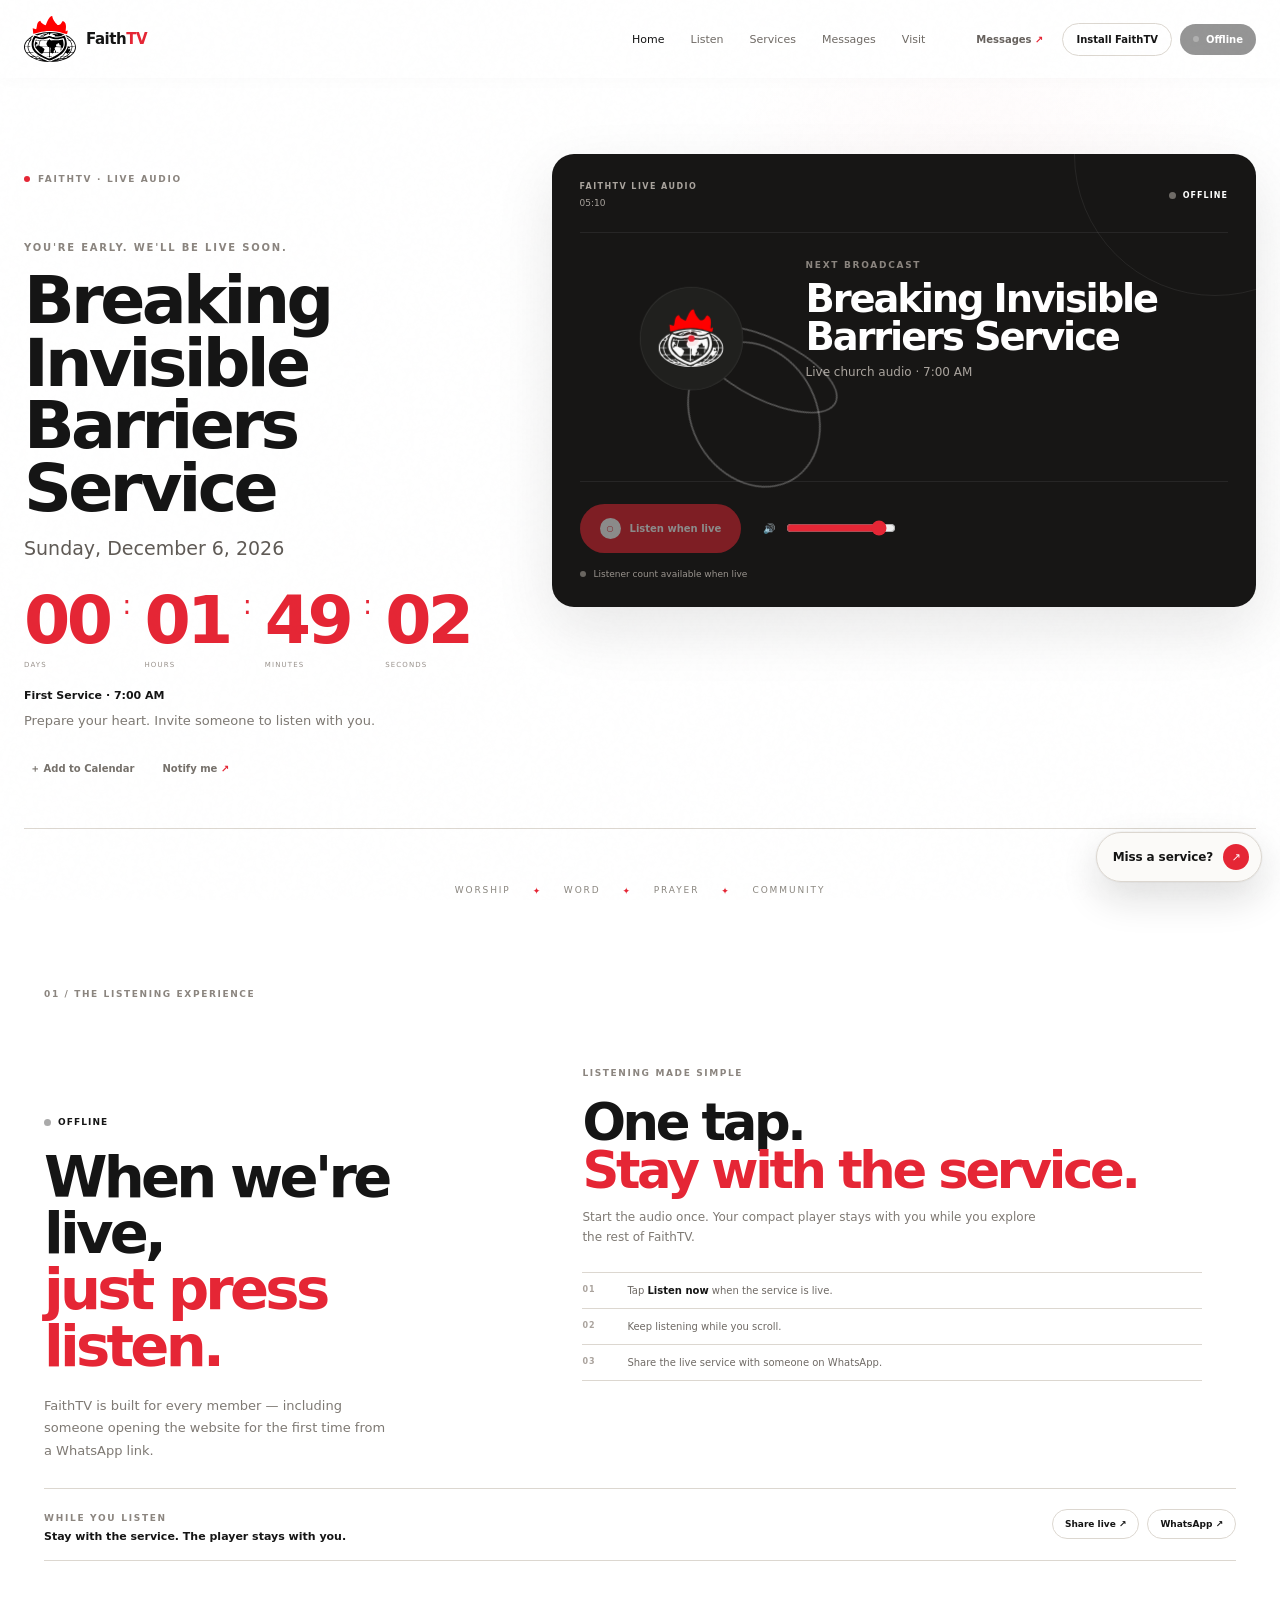
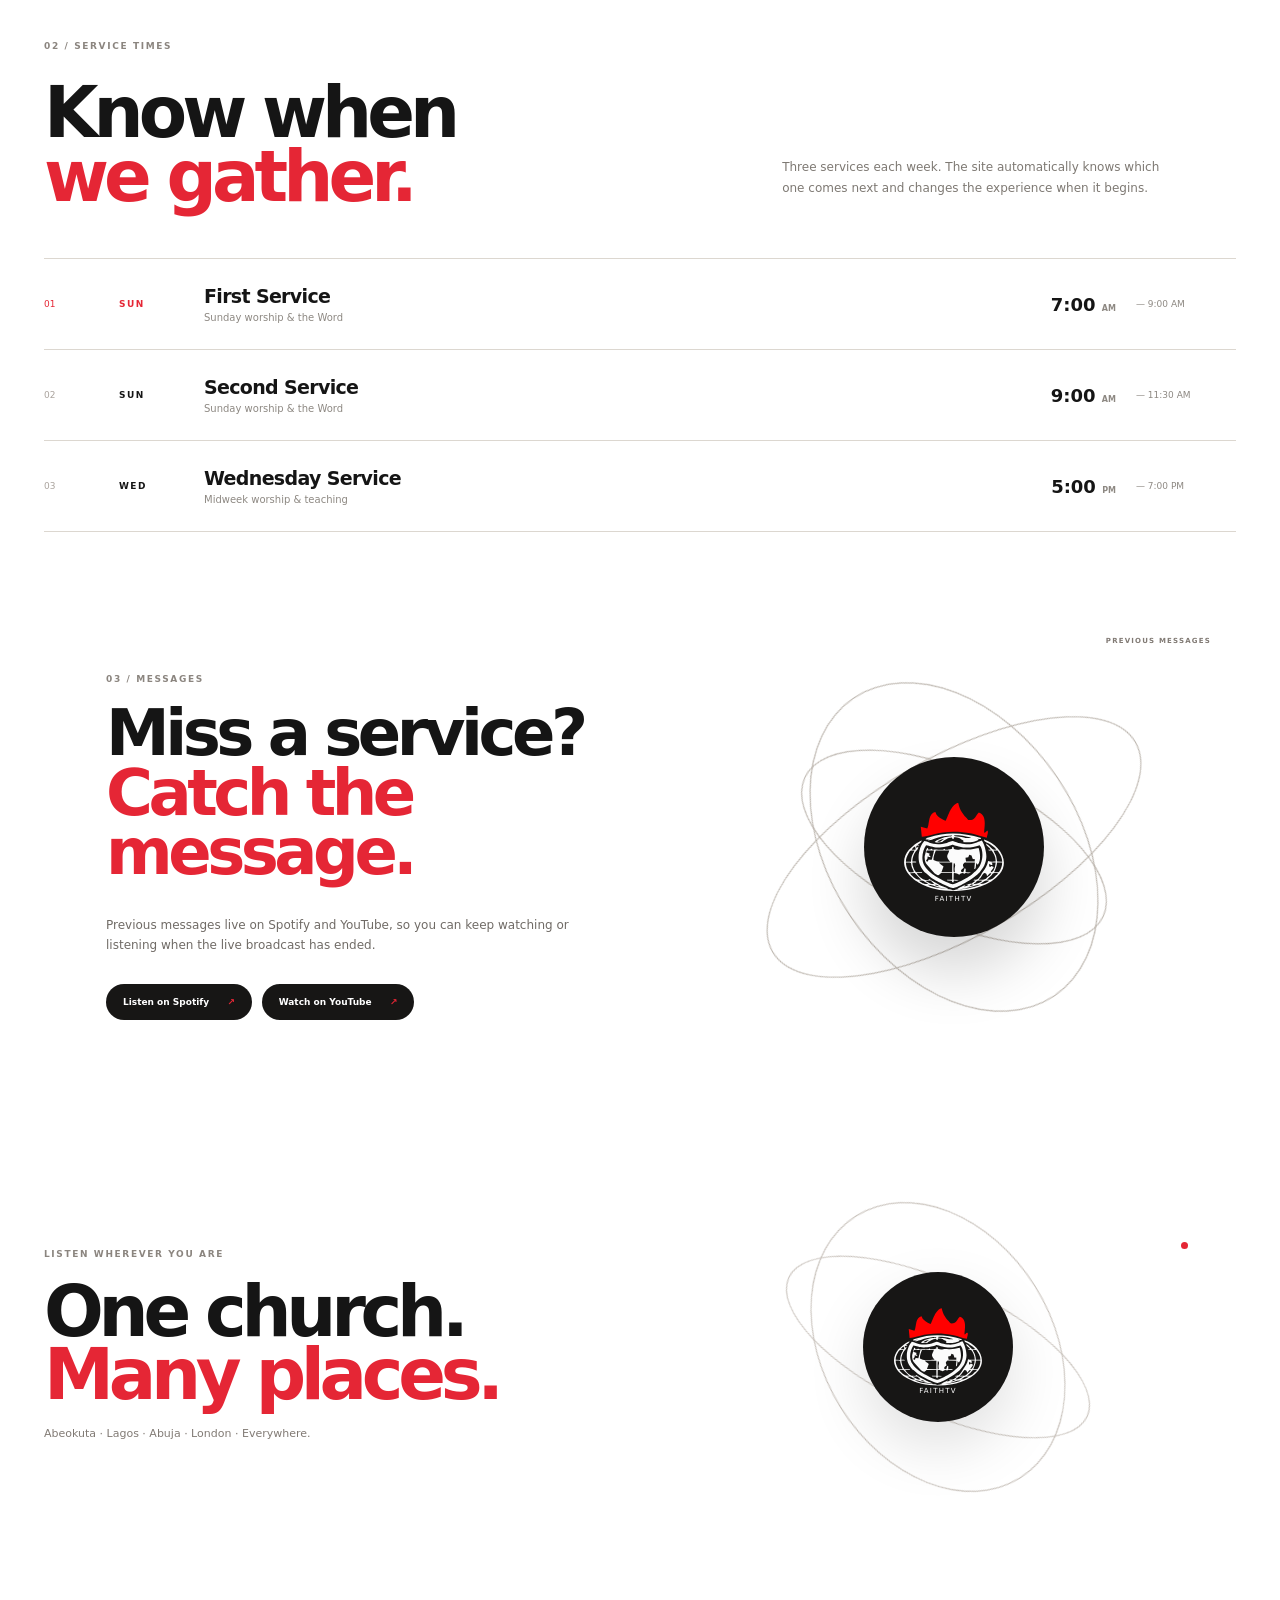
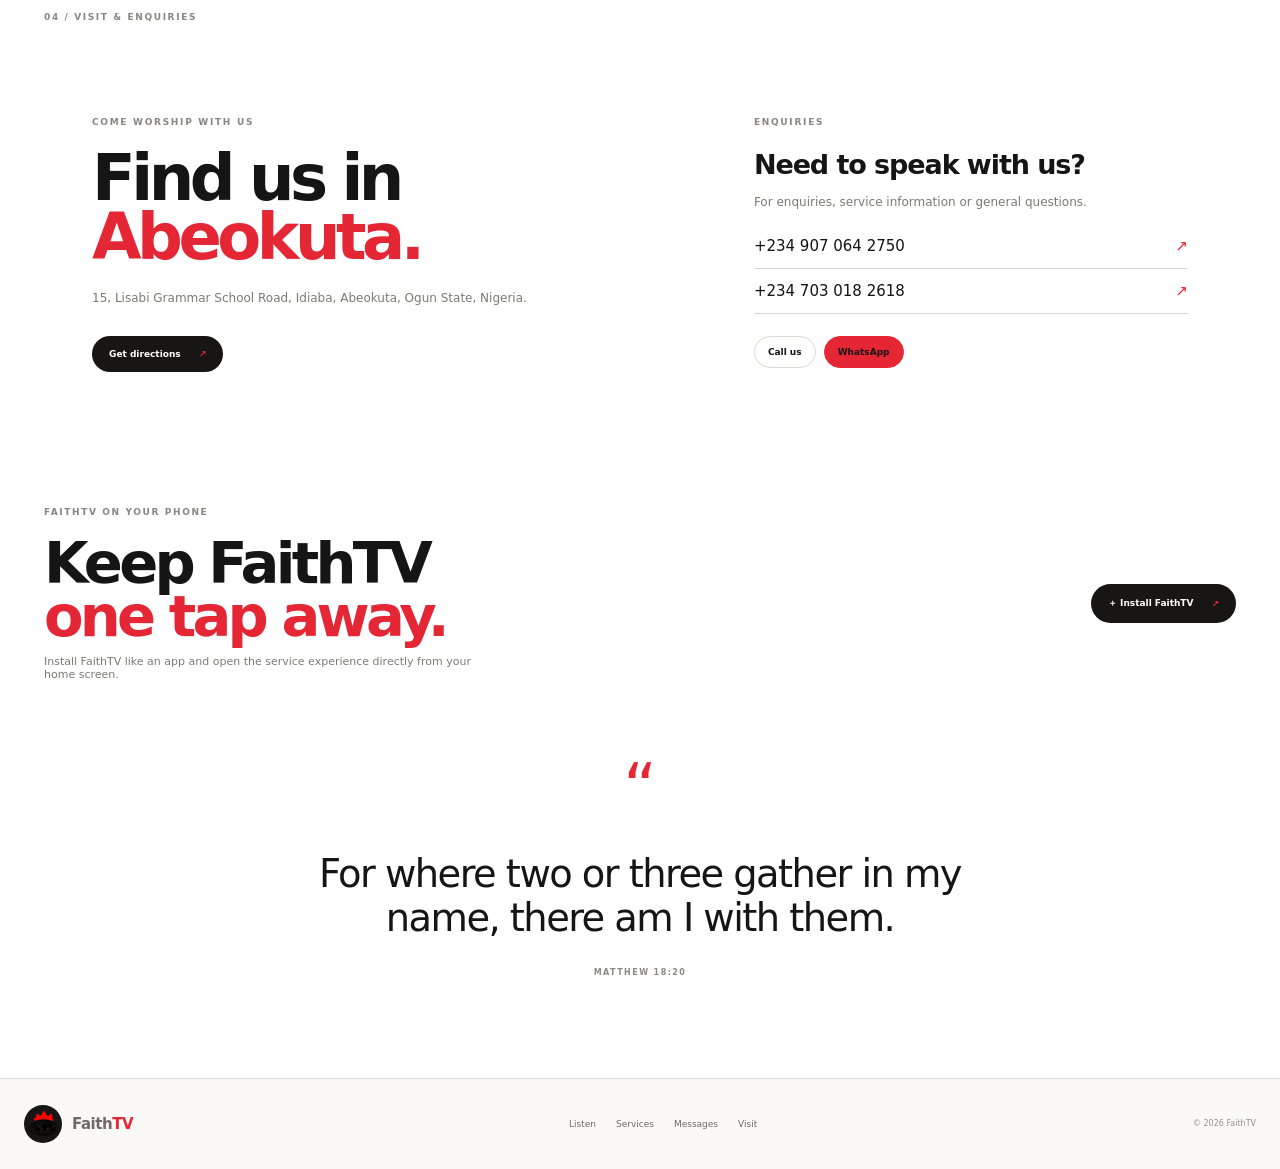
==== commit f7816c11: "Point install buttons to GitHub release APK download" ====
--- a/index.html
+++ b/index.html
@@ -43,7 +43,7 @@
 
     <div class="nav-actions">
       <a class="header-spotify" href="https://open.spotify.com/show/3rQSg1gCTou5qL3T68jc6q" target="_blank" rel="noopener">Messages <span>↗</span></a>
-      <button class="install-nav" id="installButton" hidden>Install FaithTV</button>
+      <a class="install-nav" id="installButton" href="https://github.com/lfcidiabastudio/Faithtv/releases/download/faithtv-app/faithtv.apk" download>Install FaithTV</a>
       <a class="header-live" id="headerLiveDesktop" href="#listen"><span></span><span id="headerListenTextDesktop">Listen live</span></a>
       <button class="menu" id="menu" aria-label="Open navigation" aria-expanded="false" aria-controls="mobileMenu">☰</button>
     </div>
@@ -66,7 +66,7 @@
   <div class="menu-foot">
     <a class="menu-spotify" href="https://open.spotify.com/show/3rQSg1gCTou5qL3T68jc6q" target="_blank" rel="noopener">Audio messages on Spotify ↗</a>
     <a class="menu-youtube" href="https://youtube.com/@faithmediang" target="_blank" rel="noopener">Watch on YouTube ↗</a>
-    <button id="mobileInstall" hidden>＋ Add FaithTV to Home Screen</button>
+    <a id="mobileInstall" href="https://github.com/lfcidiabastudio/Faithtv/releases/download/faithtv-app/faithtv.apk" download>＋ Install FaithTV APK</a>
     <div class="theme-row">
       <span>Dark theme</span>
       <label class="switch"><input type="checkbox" id="themeToggle"><span class="slider"></span></label>
@@ -298,7 +298,7 @@
       <h2>Keep FaithTV<br><em>one tap away.</em></h2>
       <p>Install FaithTV like an app and open the service experience directly from your home screen.</p>
     </div>
-    <button class="dark-button" id="installSectionButton">＋ Install FaithTV <span>↗</span></button>
+    <a class="dark-button" id="installSectionButton" href="https://github.com/lfcidiabastudio/Faithtv/releases/download/faithtv-app/faithtv.apk" download>＋ Install FaithTV <span>↗</span></a>
   </section>
 
   <section class="quote shell reveal">
--- a/styles.css
+++ b/styles.css
@@ -14,9 +14,9 @@
   --shell:min(1180px,calc(100% - 56px));
 }
 *{box-sizing:border-box}
-html{scroll-behavior:smooth;background:#fff}
+html{scroll-behavior:smooth;background:transparent}
 @keyframes gradientShift{0%{background-position:0% 50%}50%{background-position:100% 50%}100%{background-position:0% 50%}}
-body{margin:0;background:linear-gradient(135deg,#fff 0%,#fce4e6 25%,#fff 50%,#fde8ea 75%,#fff 100%);background-size:400% 400%;animation:gradientShift 15s ease infinite;color:var(--ink);font-family:Inter,ui-sans-serif,system-ui,-apple-system,BlinkMacSystemFont,"Segoe UI",sans-serif;-webkit-font-smoothing:antialiased;overflow-x:hidden}
+body{margin:0;background:#fff;background-size:400% 400%;animation:gradientShift 15s ease infinite;color:var(--ink);font-family:Inter,ui-sans-serif,system-ui,-apple-system,BlinkMacSystemFont,"Segoe UI",sans-serif;-webkit-font-smoothing:antialiased;overflow-x:hidden}
 body:has(.mobile-menu.open){overflow:hidden}
 a,button,input{font:inherit}
 a{color:inherit}
@@ -160,7 +160,7 @@
 .service-end{font-size:9px;color:#8d8882}
 
 .messages{padding-top:130px}
-.message-feature{min-height:450px;border-radius:var(--radius);background:#ebe7e1;display:grid;grid-template-columns:1fr .9fr;overflow:hidden;position:relative}
+.message-feature{min-height:450px;border-radius:var(--radius);background:transparent;display:grid;grid-template-columns:1fr .9fr;overflow:hidden;position:relative}
 .message-copy{padding:62px;display:flex;flex-direction:column;justify-content:center}
 .message-copy h2{font-size:clamp(48px,5vw,76px);line-height:.93;letter-spacing:-.07em;margin:20px 0}
 .message-copy p{font-size:12px;line-height:1.7;color:#706b66;max-width:470px}
@@ -192,16 +192,16 @@
 
 .visit{padding-top:130px}
 .visit-grid{display:grid;grid-template-columns:1.1fr .9fr;gap:14px;margin-top:40px}
-.visit-main,.contact-main{border:1px solid var(--line);border-radius:var(--radius);padding:48px;background:#fff}
+.visit-main,.contact-main{border-radius:var(--radius);padding:48px;background:transparent}
 .visit-main h2{font-size:clamp(48px,5vw,72px);line-height:.93;letter-spacing:-.07em;margin:20px 0}
 .visit-main p,.contact-main p{font-size:12px;line-height:1.7;color:var(--muted);max-width:450px}
-.contact-main{background:var(--black);color:#fff;border-color:var(--black)}
+.contact-main{background:transparent;color:var(--ink);border-color:var(--line)}
 .contact-main h3{font-size:27px;letter-spacing:-.04em;margin:20px 0 10px}
-.contact-main p{color:#aaa49e}
-.contact-main>a{display:block;text-decoration:none;font-size:15px;padding:13px 0;border-bottom:1px solid #ffffff18}
+.contact-main p{color:var(--muted)}
+.contact-main>a{display:block;text-decoration:none;font-size:15px;padding:13px 0;border-bottom:1px solid var(--line)}
 .contact-main>a span{color:var(--red);float:right}
 .contact-buttons{display:flex;gap:8px;margin-top:22px}
-.small-button{padding:10px 13px;border:1px solid #ffffff25;border-radius:999px;text-decoration:none;font-size:9px;font-weight:800;color:#fff}
+.small-button{padding:10px 13px;border:1px solid var(--line);border-radius:999px;text-decoration:none;font-size:9px;font-weight:800;color:var(--ink)}
 .small-button.red{background:var(--red);border-color:var(--red)}
 
 .install-section{margin-top:130px;border-top:1px solid var(--line);border-bottom:1px solid var(--line);padding:45px 0;display:flex;align-items:center;justify-content:space-between;gap:30px}
@@ -333,7 +333,7 @@
 .hero-visual{min-height:620px}
 .listen-section{padding-top:120px}
 .listen-layout{grid-template-columns:.8fr 1.2fr}
-.listen-utility{border:1px solid var(--line);border-radius:var(--radius);padding:34px;background:#fff;min-height:330px}
+.listen-utility{border-radius:var(--radius);padding:34px;background:transparent;min-height:330px}
 .listen-utility h3{font-size:clamp(38px,4vw,58px);line-height:.95;letter-spacing:-.065em;margin:18px 0 12px}
 .listen-utility h3 em{font-style:normal;color:var(--red)}
 .listen-utility p{font-size:12px;line-height:1.7;color:var(--muted);max-width:470px}
@@ -822,7 +822,7 @@
 
 /* Animated red-white gradient canvas. */
 body{
-  background:linear-gradient(135deg,#fff 0%,#fce4e6 25%,#fff 50%,#fde8ea 75%,#fff 100%);
+  background:#fff;
   background-size:400% 400%;
   animation:gradientShift 15s ease infinite;
   color:var(--ink);
@@ -839,16 +839,12 @@
 .visit,
 .install-section,
 .quote{
-  background:#fff;
 }
 .hero-strip{
-  background:#e8e6e1;
 }
 footer{
-  background:#faf9f7;
 }
 .everywhere{
-  background:#fbfaf8;
 }
 
 /* ---------------------------------------------------------
@@ -1086,30 +1082,20 @@
 
 /* Animated red-white gradient canvas */
 html, body{
-  background:linear-gradient(135deg,#fff 0%,#fce4e6 25%,#fff 50%,#fde8ea 75%,#fff 100%);
+  background:#fff;
   background-size:400% 400%;
   animation:gradientShift 15s ease infinite;
 }
 body{
-  background:
-    radial-gradient(circle at 50% -12%, rgba(229,38,53,.035), transparent 34%),
-    linear-gradient(180deg,#ffffff 0%,#ffffff 68%,#fbfaf8 100%);
+  background:#fff;
+  background-size:400% 400%;
+  animation:gradientShift 15s ease infinite;
 }
 .site-header{
   background:rgba(255,255,255,.88);
   border-bottom:1px solid rgba(21,21,21,.075);
   box-shadow:0 1px 18px rgba(21,21,21,.025);
 }
-.hero,
-.listen-section,
-.services,
-.messages,
-.visit,
-.install-section,
-.quote,
-.everywhere{
-  background:#fff;
-}
 .hero{
   background:
     radial-gradient(circle at 78% 22%, rgba(229,38,53,.028), transparent 26%),
@@ -1117,9 +1103,6 @@
 }
 section{
   position:relative;
-}
-section:not(.hero):not(.everywhere):not(.hero-strip){
-  border-top:1px solid rgba(21,21,21,.045);
 }
 footer{
   background:#faf9f7;
@@ -2136,3 +2119,24 @@
 .splash-text{margin-top:22px;color:#fff;font-size:22px;font-weight:400;letter-spacing:.06em;text-shadow:0 2px 10px rgba(0,0,0,.3)}
 .splash-text strong{font-weight:800}
 @keyframes splashPulse{0%{transform:scale(.8);opacity:.5;filter:brightness(1) drop-shadow(0 4px 20px rgba(0,0,0,.3))}100%{transform:scale(1.08);opacity:1;filter:brightness(1.15) drop-shadow(0 8px 30px rgba(0,0,0,.5))}}
+
+/* Glass sections — semi-transparent with backdrop blur */
+.listen-section,
+.services,
+.messages,
+.visit,
+.everywhere,
+.install-section,
+.quote{background:rgba(255,255,255,.35)!important;backdrop-filter:blur(12px)!important;-webkit-backdrop-filter:blur(12px)!important;border-radius:var(--radius);border:0!important;padding:10px 20px}
+.hero-strip{background:rgba(255,255,255,.35)!important;backdrop-filter:blur(12px)!important;-webkit-backdrop-filter:blur(12px)!important;border-radius:var(--radius);border:0!important;padding:10px 20px}
+.hero-strip{margin-top:12px}
+.listen-section,.listen-intro{margin-top:60px}
+.services{margin-top:60px}
+.messages{margin-top:60px}
+.visit{margin-top:60px}
+.quote{margin-top:60px}
+.install-section{margin-top:60px}
+.everywhere{margin-top:60px}
+.site-header{background:rgba(255,255,255,.5)!important;backdrop-filter:blur(16px);-webkit-backdrop-filter:blur(16px);border-bottom:1px solid rgba(255,255,255,.4)!important}
+html.dark .site-header{background:rgba(30,28,26,.5)!important}
+html.dark .hero-strip,html.dark .listen-section,html.dark .services,html.dark .messages,html.dark .visit,html.dark .everywhere,html.dark .install-section,html.dark .quote{background:rgba(30,28,26,.35)!important}
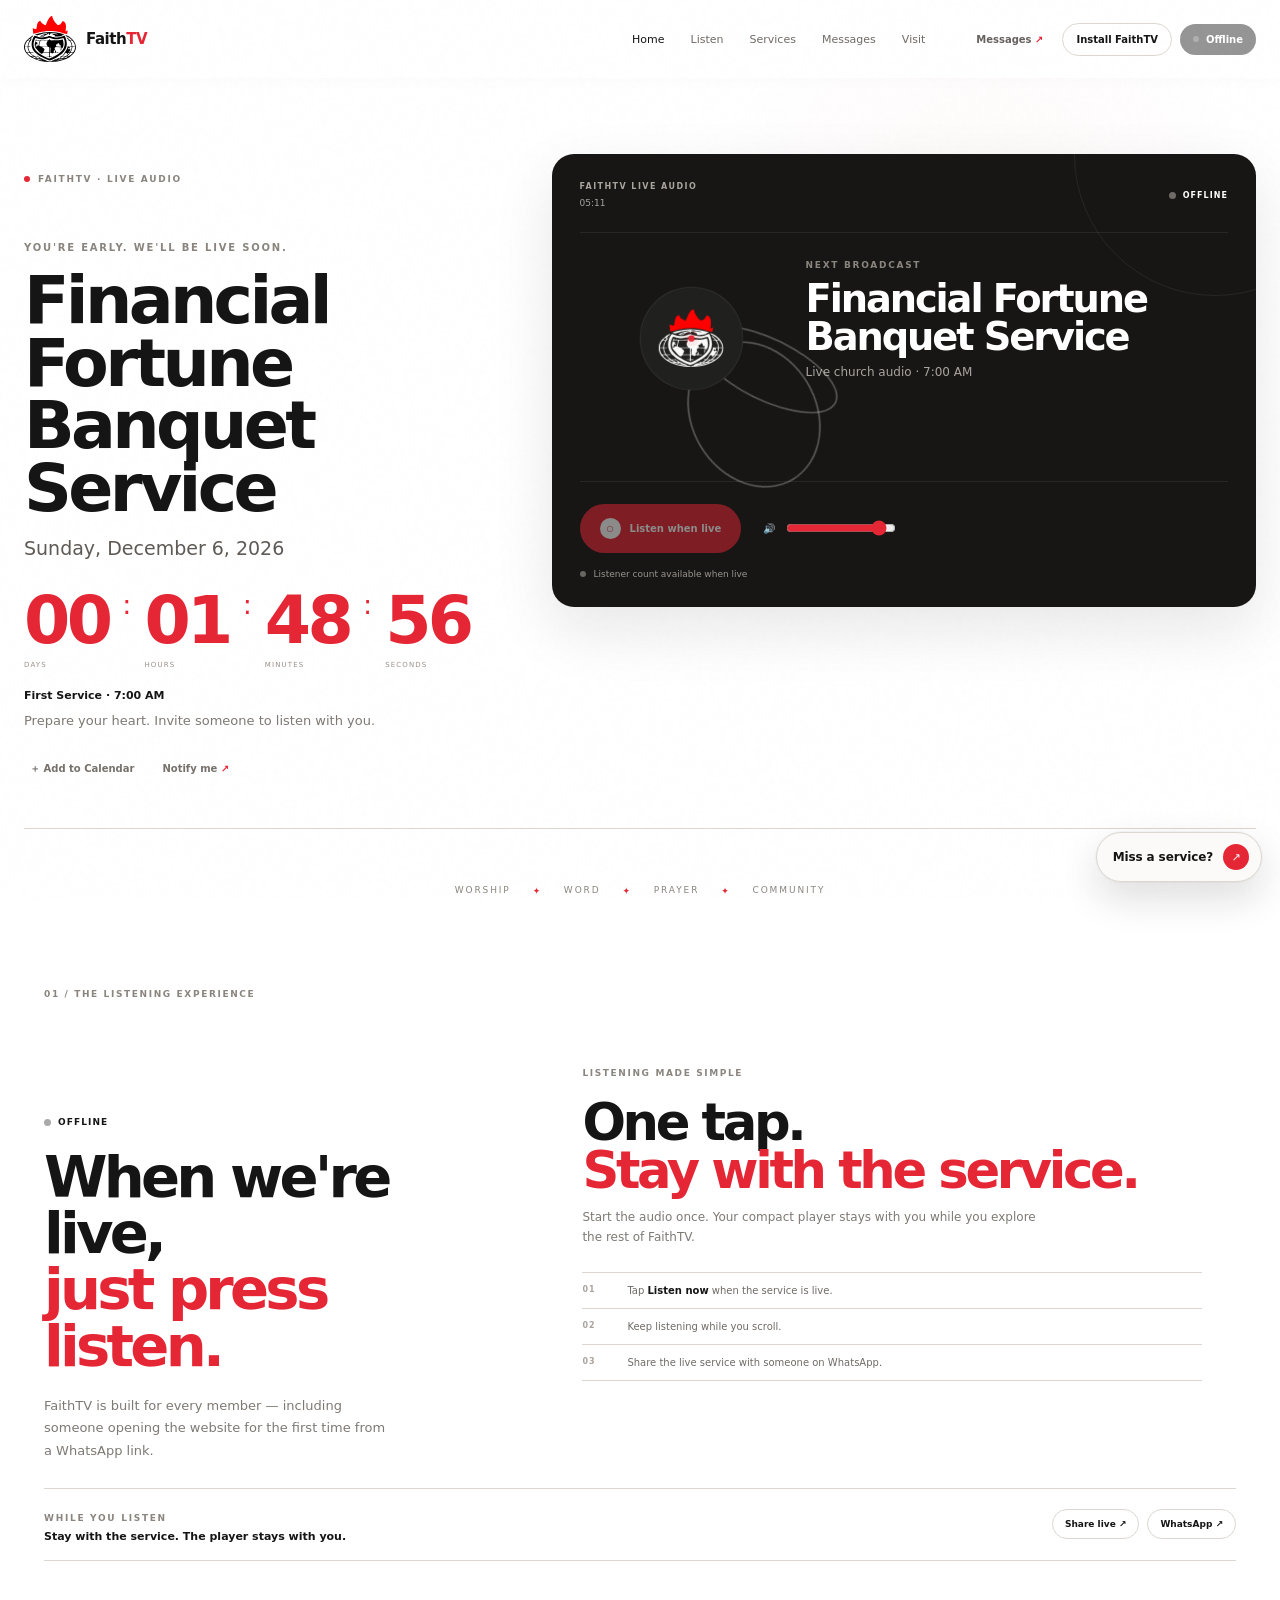
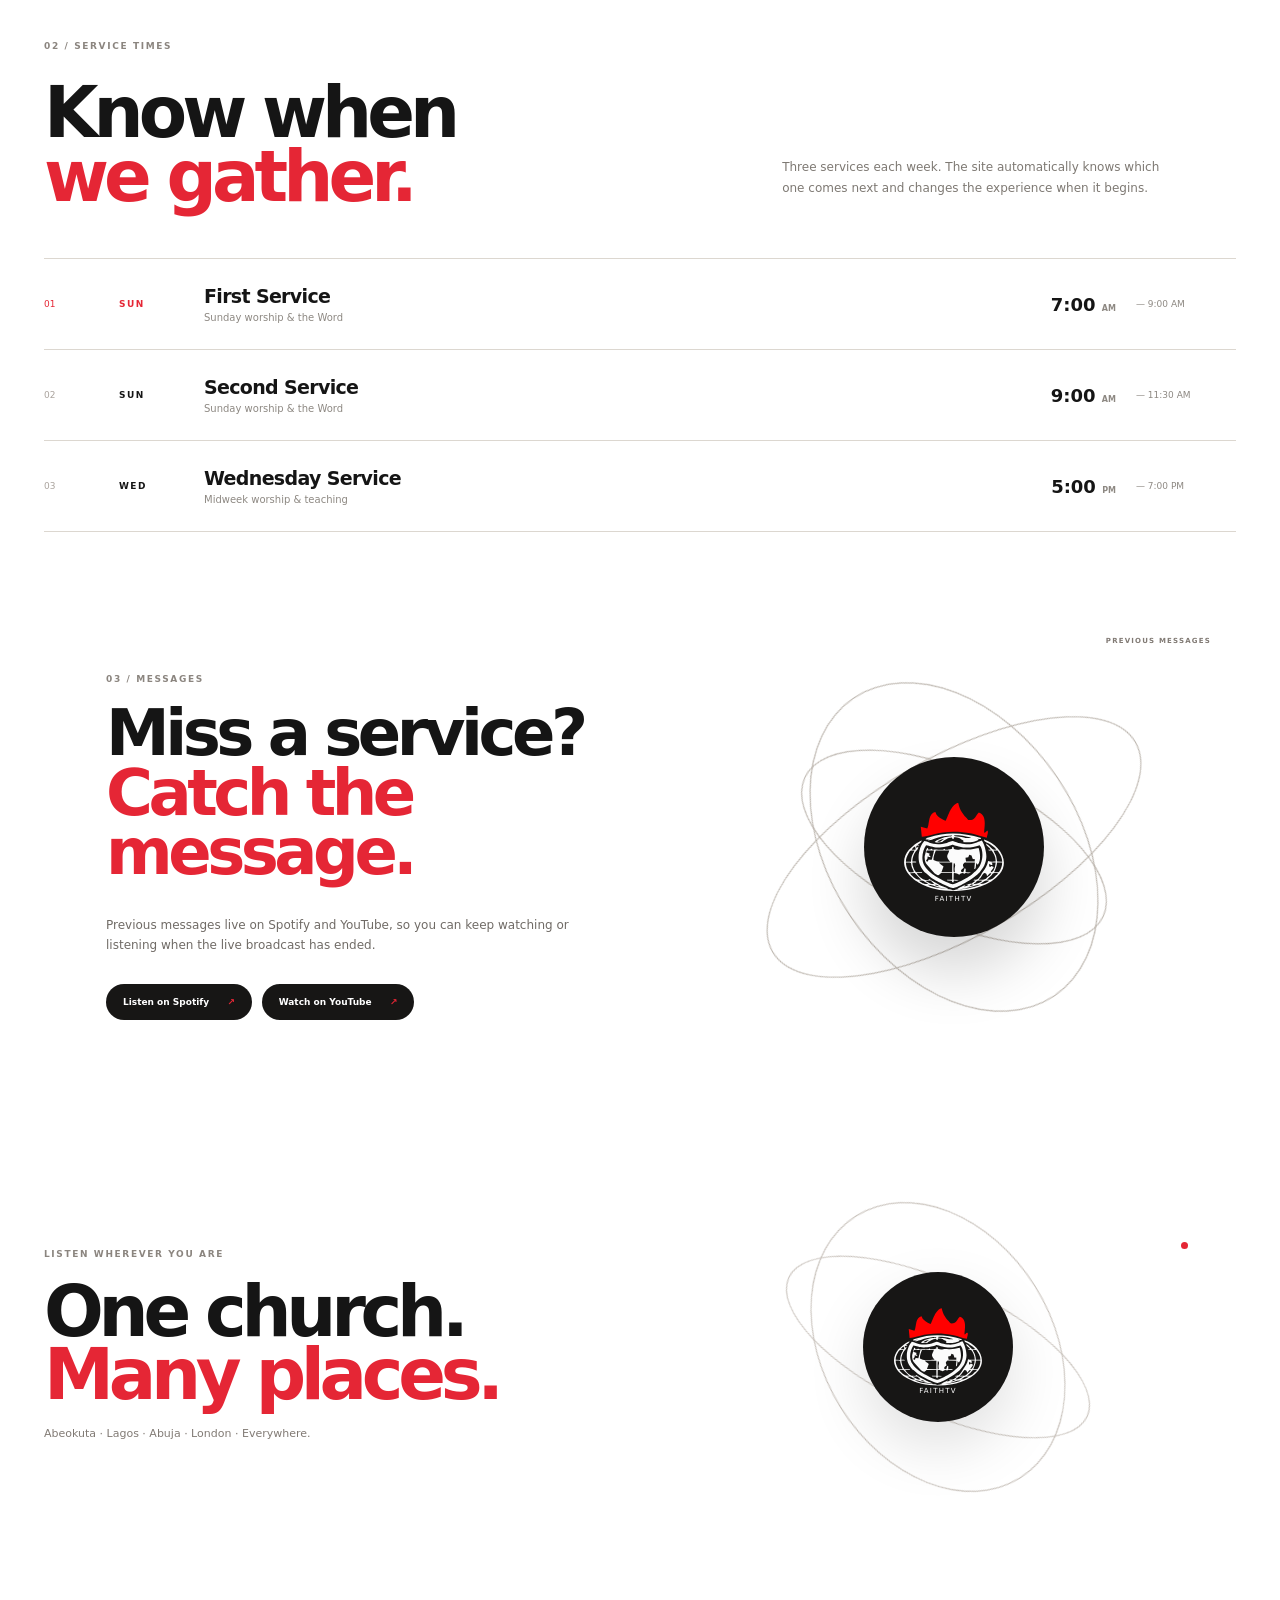
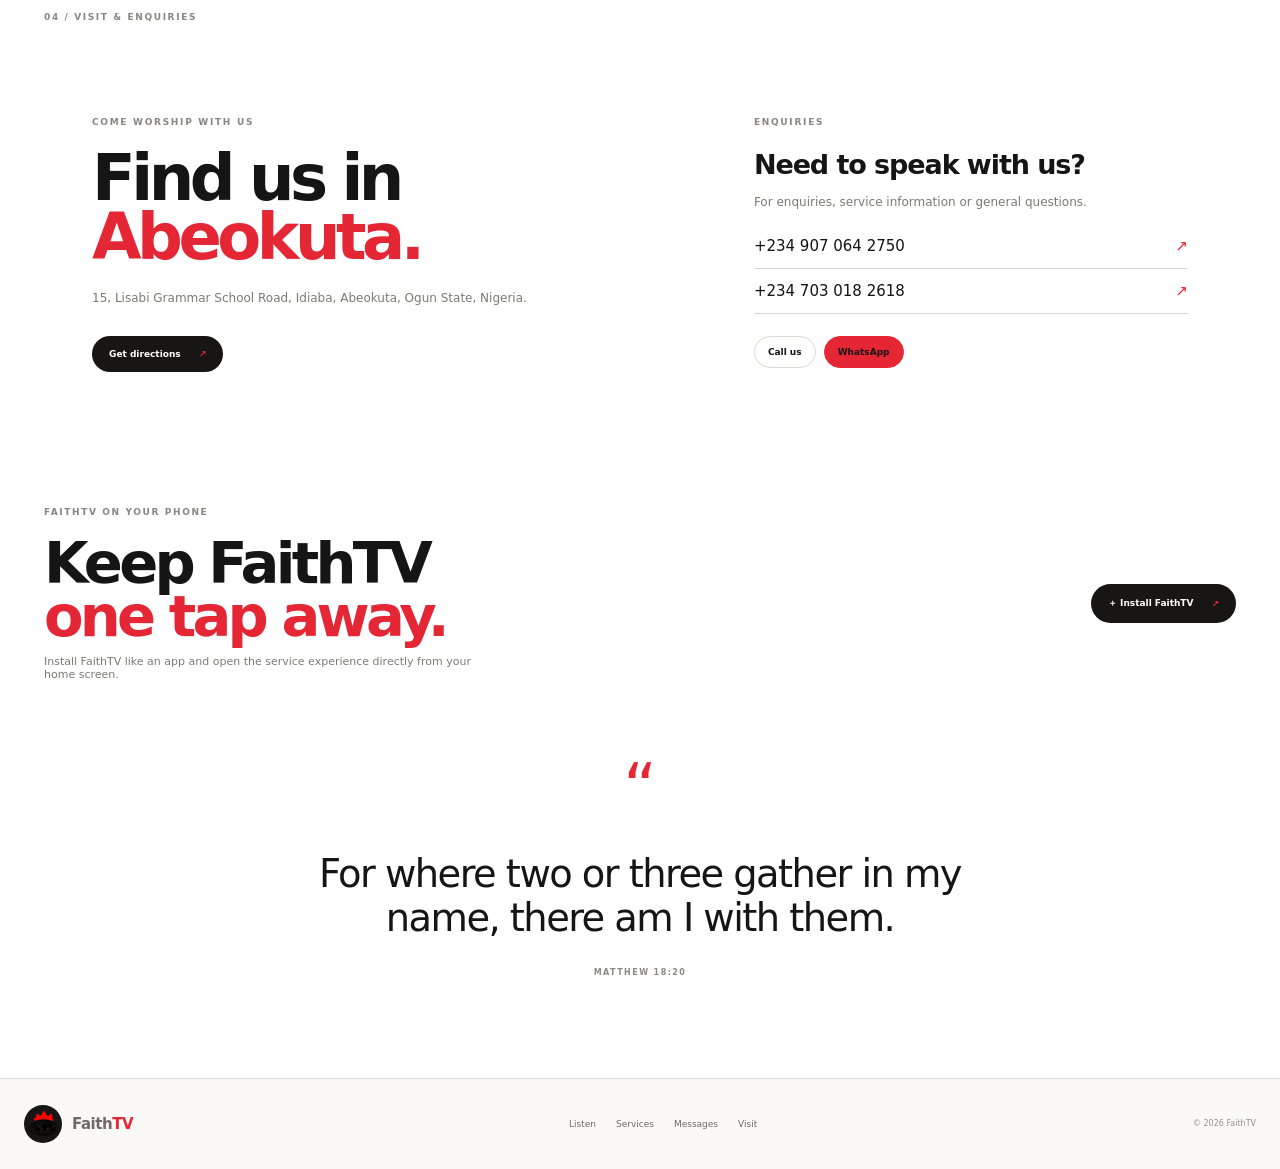
==== commit 61c05d9a: "Fix APK download URL: use correct asset filename FaithTv-App.apk" ====
--- a/index.html
+++ b/index.html
@@ -43,7 +43,7 @@
 
     <div class="nav-actions">
       <a class="header-spotify" href="https://open.spotify.com/show/3rQSg1gCTou5qL3T68jc6q" target="_blank" rel="noopener">Messages <span>↗</span></a>
-      <a class="install-nav" id="installButton" href="https://github.com/lfcidiabastudio/Faithtv/releases/download/faithtv-app/faithtv.apk" download>Install FaithTV</a>
+      <a class="install-nav" id="installButton" href="https://github.com/lfcidiabastudio/Faithtv/releases/download/faithtv-app/FaithTv-App.apk" download>Install FaithTV</a>
       <a class="header-live" id="headerLiveDesktop" href="#listen"><span></span><span id="headerListenTextDesktop">Listen live</span></a>
       <button class="menu" id="menu" aria-label="Open navigation" aria-expanded="false" aria-controls="mobileMenu">☰</button>
     </div>
@@ -66,7 +66,7 @@
   <div class="menu-foot">
     <a class="menu-spotify" href="https://open.spotify.com/show/3rQSg1gCTou5qL3T68jc6q" target="_blank" rel="noopener">Audio messages on Spotify ↗</a>
     <a class="menu-youtube" href="https://youtube.com/@faithmediang" target="_blank" rel="noopener">Watch on YouTube ↗</a>
-    <a id="mobileInstall" href="https://github.com/lfcidiabastudio/Faithtv/releases/download/faithtv-app/faithtv.apk" download>＋ Install FaithTV APK</a>
+    <a id="mobileInstall" href="https://github.com/lfcidiabastudio/Faithtv/releases/download/faithtv-app/FaithTv-App.apk" download>＋ Install FaithTV APK</a>
     <div class="theme-row">
       <span>Dark theme</span>
       <label class="switch"><input type="checkbox" id="themeToggle"><span class="slider"></span></label>
@@ -298,7 +298,7 @@
       <h2>Keep FaithTV<br><em>one tap away.</em></h2>
       <p>Install FaithTV like an app and open the service experience directly from your home screen.</p>
     </div>
-    <a class="dark-button" id="installSectionButton" href="https://github.com/lfcidiabastudio/Faithtv/releases/download/faithtv-app/faithtv.apk" download>＋ Install FaithTV <span>↗</span></a>
+    <a class="dark-button" id="installSectionButton" href="https://github.com/lfcidiabastudio/Faithtv/releases/download/faithtv-app/FaithTv-App.apk" download>＋ Install FaithTV <span>↗</span></a>
   </section>
 
   <section class="quote shell reveal">
